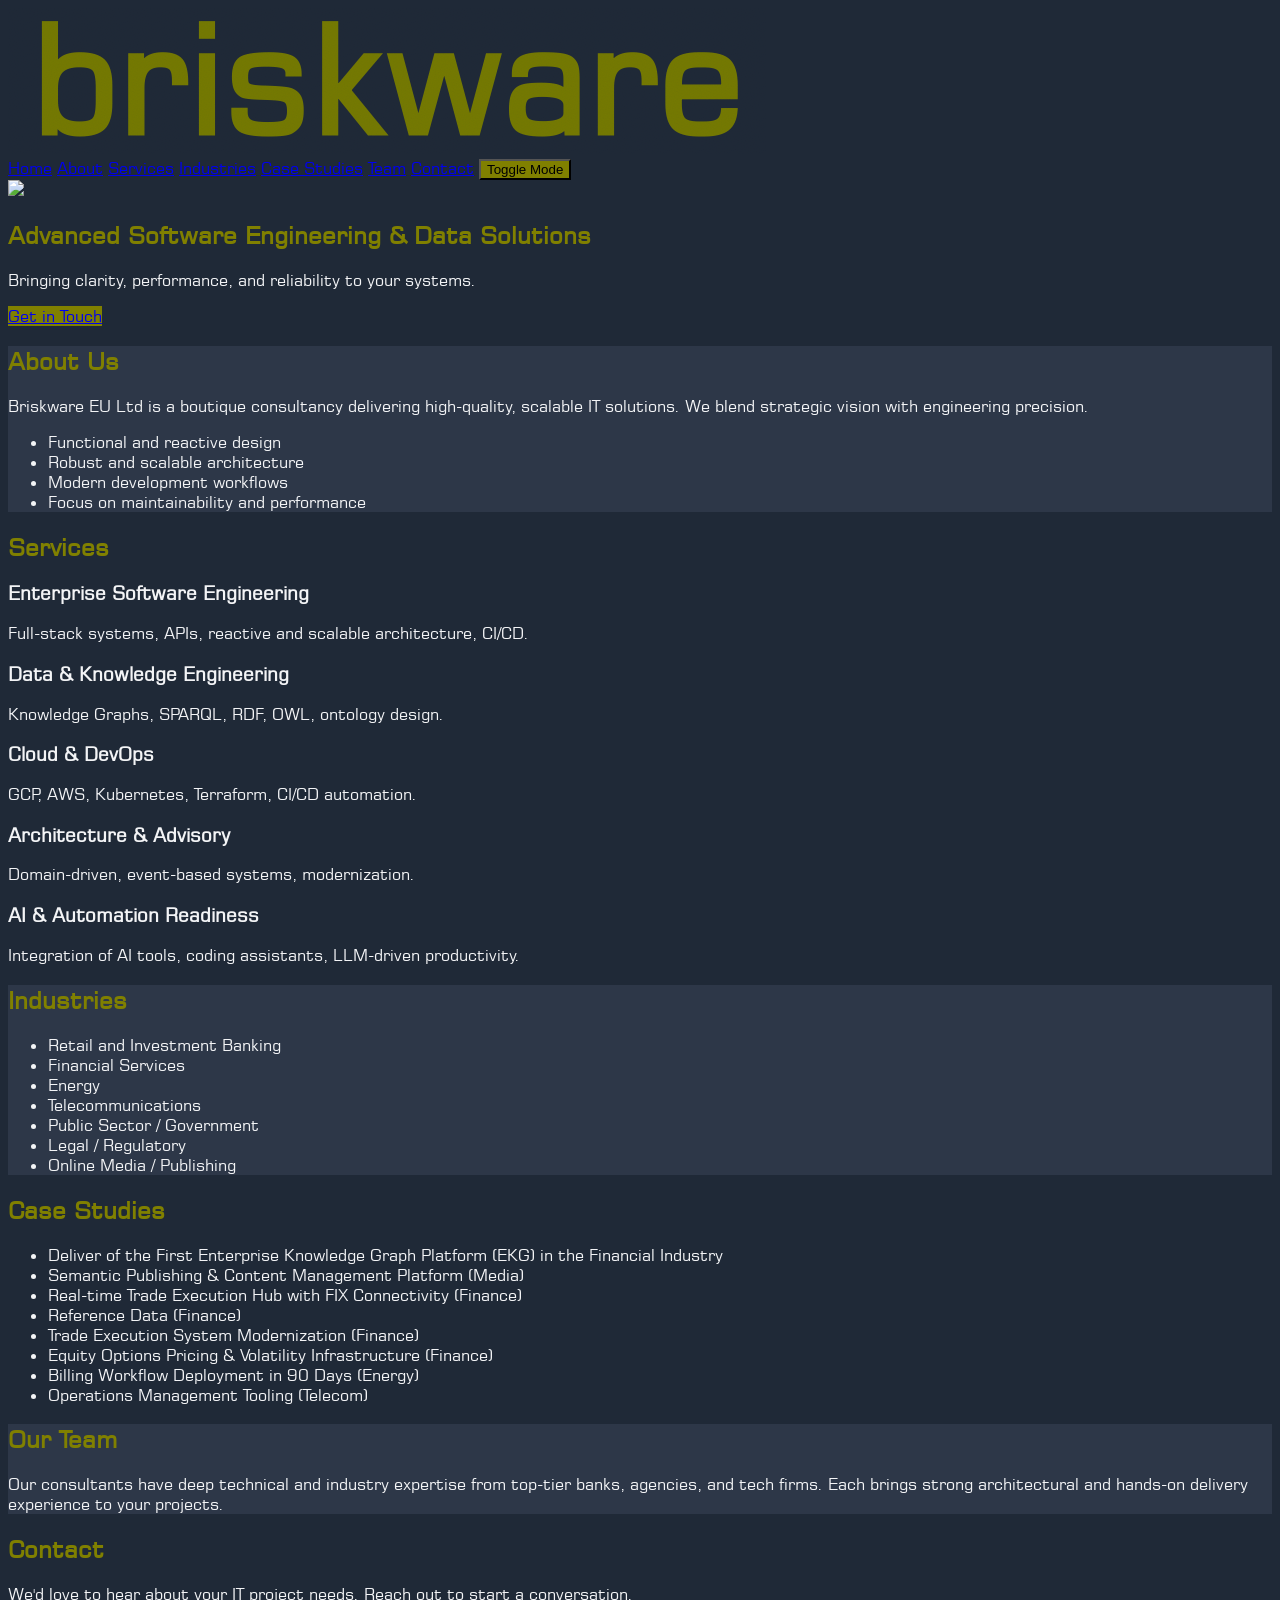
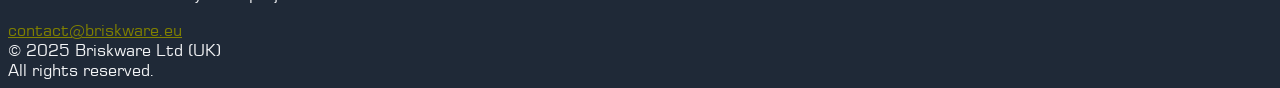
==== index.html @ d2f61db4 "use all horizontal space for navbar" ====
<!DOCTYPE html>
<html lang="en">
<head>
  <meta charset="UTF-8" />
  <meta name="viewport" content="width=device-width, initial-scale=1.0" />
  <title>Briskware</title>
  <link href="https://cdn.jsdelivr.net/npm/tailwindcss@2.2.19/dist/tailwind.min.css" rel="stylesheet">
  <script>
    function toggleMode() {
      const html = document.documentElement;
      html.classList.toggle('light');
      localStorage.setItem('theme', html.classList.contains('light') ? 'light' : 'dark');
    }
    window.onload = () => {
      const savedTheme = localStorage.getItem('theme');
      if (savedTheme) {
        document.documentElement.classList.toggle('light', savedTheme === 'light');
      } else {
        const currentHour = new Date().getHours();
        const isDayTime = currentHour >= 6 && currentHour < 18;
        document.documentElement.classList.toggle('light', isDayTime);
      }
    };
  </script>
  <style>
    @font-face {
      font-family: 'Square417';
      src: url('square417.ttf') format('truetype');
      font-weight: normal;
      font-style: normal;
    }
    :root {
      --primary-color: #808000;
    }
    .text-primary { color: var(--primary-color); }
    .bg-primary { background-color: var(--primary-color); }
    .hover\:bg-primary-dark:hover { background-color: #666600; }

    body {
      transition: background-color 0.3s ease, color 0.3s ease;
    }

    html:not(.light) body {
      background-color: #1f2937; /* dark gray */
      color: #f3f4f6; /* light gray text */
    }

    html:not(.light) nav,
    html:not(.light) section,
    html:not(.light) footer {
      background-color: #1f2937;
      color: #f3f4f6;
    }

    html.light body {
      background-color: #f8f8f2;
      color: #1a202c;
    }

    html.light nav,
    html.light section,
    html.light footer {
      background-color: #f8f8f2;
      color: #1a202c;
    }

    /* Light mode alternating colors */
    html.light section:nth-child(odd) {
      background-color: #f8f8f2; /* Light background for odd sections */
    }

    html.light section:nth-child(even) {
      background-color: #e5e7eb; /* Slightly darker background for even sections */
    }

    /* Dark mode alternating colors */
    html:not(.light) section:nth-child(odd) {
      background-color: #2d3748; /* Darker background for odd sections */

    }

    html:not(.light) section:nth-child(even) {
      background-color: #1f2937; /* Slightly lighter background for even sections */
    }

    section {
      scroll-margin-top: 4rem; /* Adjust this value to match the navbar height */
    }
  </style>
</head>
<body class="scroll-smooth" style="font-family: 'Square417', sans-serif;">

<!-- Navbar -->
<nav class="shadow fixed w-full z-10 z-index">
  <div class="mx-auto px-4 py-4 flex justify-between items-center">
    <div class="flex items-center space-x-2">
      <img src="briskware-logo.png" alt="Briskware Logo" class="h-12 w-auto">
<!--      <span class="text-2xl font-mono tracking-wider align-text-bottom" style="letter-spacing: 0.1em; display: inline-block; position: relative; top: 10px;">.eu</span>-->
    </div>
    <div class="space-x-4">
      <a href="#home" class="hover:text-primary">Home</a>
      <a href="#about" class="hover:text-primary">About</a>
      <a href="#services" class="hover:text-primary">Services</a>
      <a href="#industries" class="hover:text-primary">Industries</a>
      <a href="#portfolio" class="hover:text-primary">Case Studies</a>
      <a href="#team" class="hover:text-primary">Team</a>
      <a href="#contact" class="hover:text-primary">Contact</a>
      <button onclick="toggleMode()" class="ml-4 px-2 py-1 border rounded text-sm bg-primary text-white hover:bg-primary-dark">Toggle Mode</button>
    </div>
  </div>
</nav>

<!-- Sections -->
<section id="home" class="pt-1 px-4 text-center py-20">
  <div class="mb-4">
    <img src="team.jpg" class="w-full mt-16">
  </div>
  <h1 class="text-4xl font-bold mb-4 text-primary">Advanced Software Engineering & Data Solutions</h1>
  <p class="text-lg">Bringing clarity, performance, and reliability to your systems.</p>
  <div class="mt-6">
    <a href="#contact" class="bg-primary text-white px-6 py-2 rounded hover:bg-primary-dark">Get in Touch</a>
  </div>
</section>

<section id="about" class="px-4 max-w-4xl mx-auto py-16">
  <h2 class="text-3xl font-bold mb-4 text-primary">About Us</h2>
  <p class="mb-4">Briskware EU Ltd is a boutique consultancy delivering high-quality, scalable IT solutions. We blend strategic vision with engineering precision.</p>
  <ul class="list-disc pl-5 space-y-2">
    <li>Functional and reactive design</li>
    <li>Robust and scalable architecture</li>
    <li>Modern development workflows</li>
    <li>Focus on maintainability and performance</li>
  </ul>
</section>

<section id="services" class="px-4 py-16">
  <div class="max-w-4xl mx-auto">
    <h2 class="text-3xl font-bold mb-4 text-primary">Services</h2>
    <div class="space-y-6">
      <div>
        <h3 class="text-xl font-semibold">Enterprise Software Engineering</h3>
        <p>Full-stack systems, APIs, reactive and scalable architecture, CI/CD.</p>
      </div>
      <div>
        <h3 class="text-xl font-semibold">Data & Knowledge Engineering</h3>
        <p>Knowledge Graphs, SPARQL, RDF, OWL, ontology design.</p>
      </div>
      <div>
        <h3 class="text-xl font-semibold">Cloud & DevOps</h3>
        <p>GCP, AWS, Kubernetes, Terraform, CI/CD automation.</p>
      </div>
      <div>
        <h3 class="text-xl font-semibold">Architecture & Advisory</h3>
        <p>Domain-driven, event-based systems, modernization.</p>
      </div>
      <div>
        <h3 class="text-xl font-semibold">AI & Automation Readiness</h3>
        <p>Integration of AI tools, coding assistants, LLM-driven productivity.</p>
      </div>
    </div>
  </div>
</section>

<section id="industries" class="px-4 max-w-4xl mx-auto py-16">
  <h2 class="text-3xl font-bold mb-4 text-primary">Industries</h2>
  <ul class="list-disc pl-5 space-y-2">
    <li>Retail and Investment Banking</li>
    <li>Financial Services</li>
    <li>Energy</li>
    <li>Telecommunications</li>
    <li>Public Sector / Government</li>
    <li>Legal / Regulatory</li>
    <li>Online Media / Publishing</li>
  </ul>
</section>

<section id="portfolio" class="px-4 py-16">
  <div class="max-w-4xl mx-auto">
    <h2 class="text-3xl font-bold mb-4 text-primary">Case Studies</h2>
    <ul class="list-disc pl-5 space-y-2">
      <li>Deliver of the First Enterprise Knowledge Graph Platform (EKG) in the Financial Industry</li>
      <li>Semantic Publishing & Content Management Platform (Media)</li>
      <li>Real-time Trade Execution Hub with FIX Connectivity (Finance)</li>
      <li>Reference Data (Finance)</li>
      <li>Trade Execution System Modernization (Finance)</li>
      <li>Equity Options Pricing & Volatility Infrastructure (Finance)</li>
      <li>Billing Workflow Deployment in 90 Days (Energy)</li>
      <li>Operations Management Tooling (Telecom)</li>
    </ul>
  </div>
</section>

<section id="team" class="px-4 max-w-4xl mx-auto py-16">
  <h2 class="text-3xl font-bold mb-4 text-primary">Our Team</h2>
  <p>Our consultants have deep technical and industry expertise from top-tier banks, agencies, and tech firms. Each brings strong architectural and hands-on delivery experience to your projects.</p>
</section>

<section id="contact" class="px-4 py-16">
  <div class="max-w-4xl mx-auto text-center">
    <h2 class="text-3xl font-bold mb-4 text-primary">Contact</h2>
    <p class="mb-6">We'd love to hear about your IT project needs. Reach out to start a conversation.</p>
    <a href="mailto:contact@briskware.eu" class="text-primary underline">contact@briskware.eu</a>
  </div>
</section>

<footer class="text-center text-sm py-4">
  &copy; 2025 Briskware Ltd (UK)<br/> All rights reserved.
</footer>

</body>
</html>
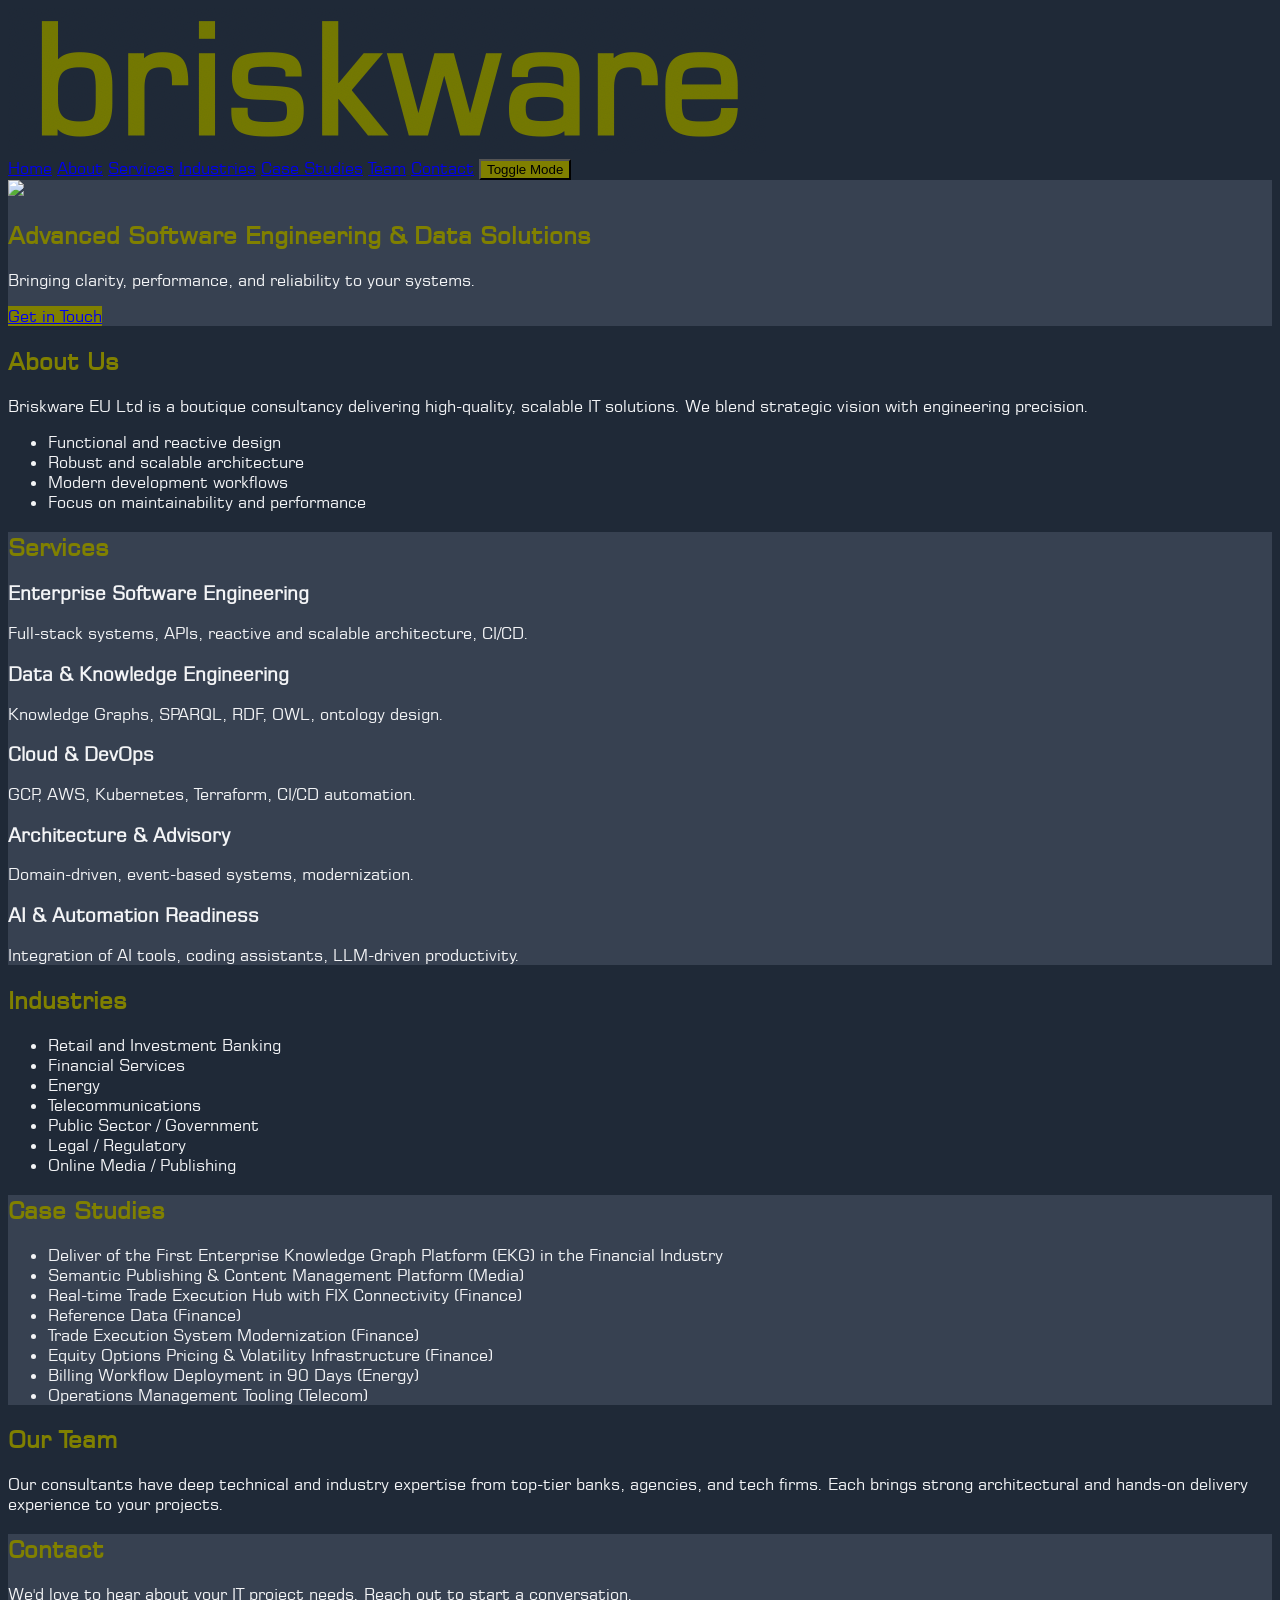
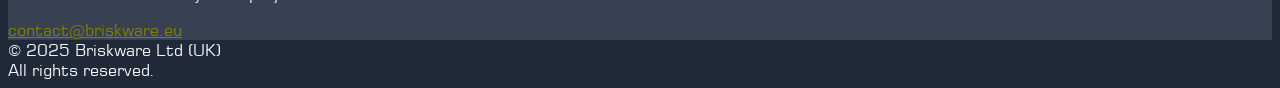
==== commit 8c420f2a: "fix border span for alternating backgrounds in dark mode" ====
--- a/index.html
+++ b/index.html
@@ -73,14 +73,8 @@
       background-color: #e5e7eb; /* Slightly darker background for even sections */
     }
 
-    /* Dark mode alternating colors */
-    html:not(.light) section:nth-child(odd) {
-      background-color: #2d3748; /* Darker background for odd sections */
-
-    }
-
     html:not(.light) section:nth-child(even) {
-      background-color: #1f2937; /* Slightly lighter background for even sections */
+      background-color: #374151; /* slightly lighter than #1f2937 */
     }
 
     section {
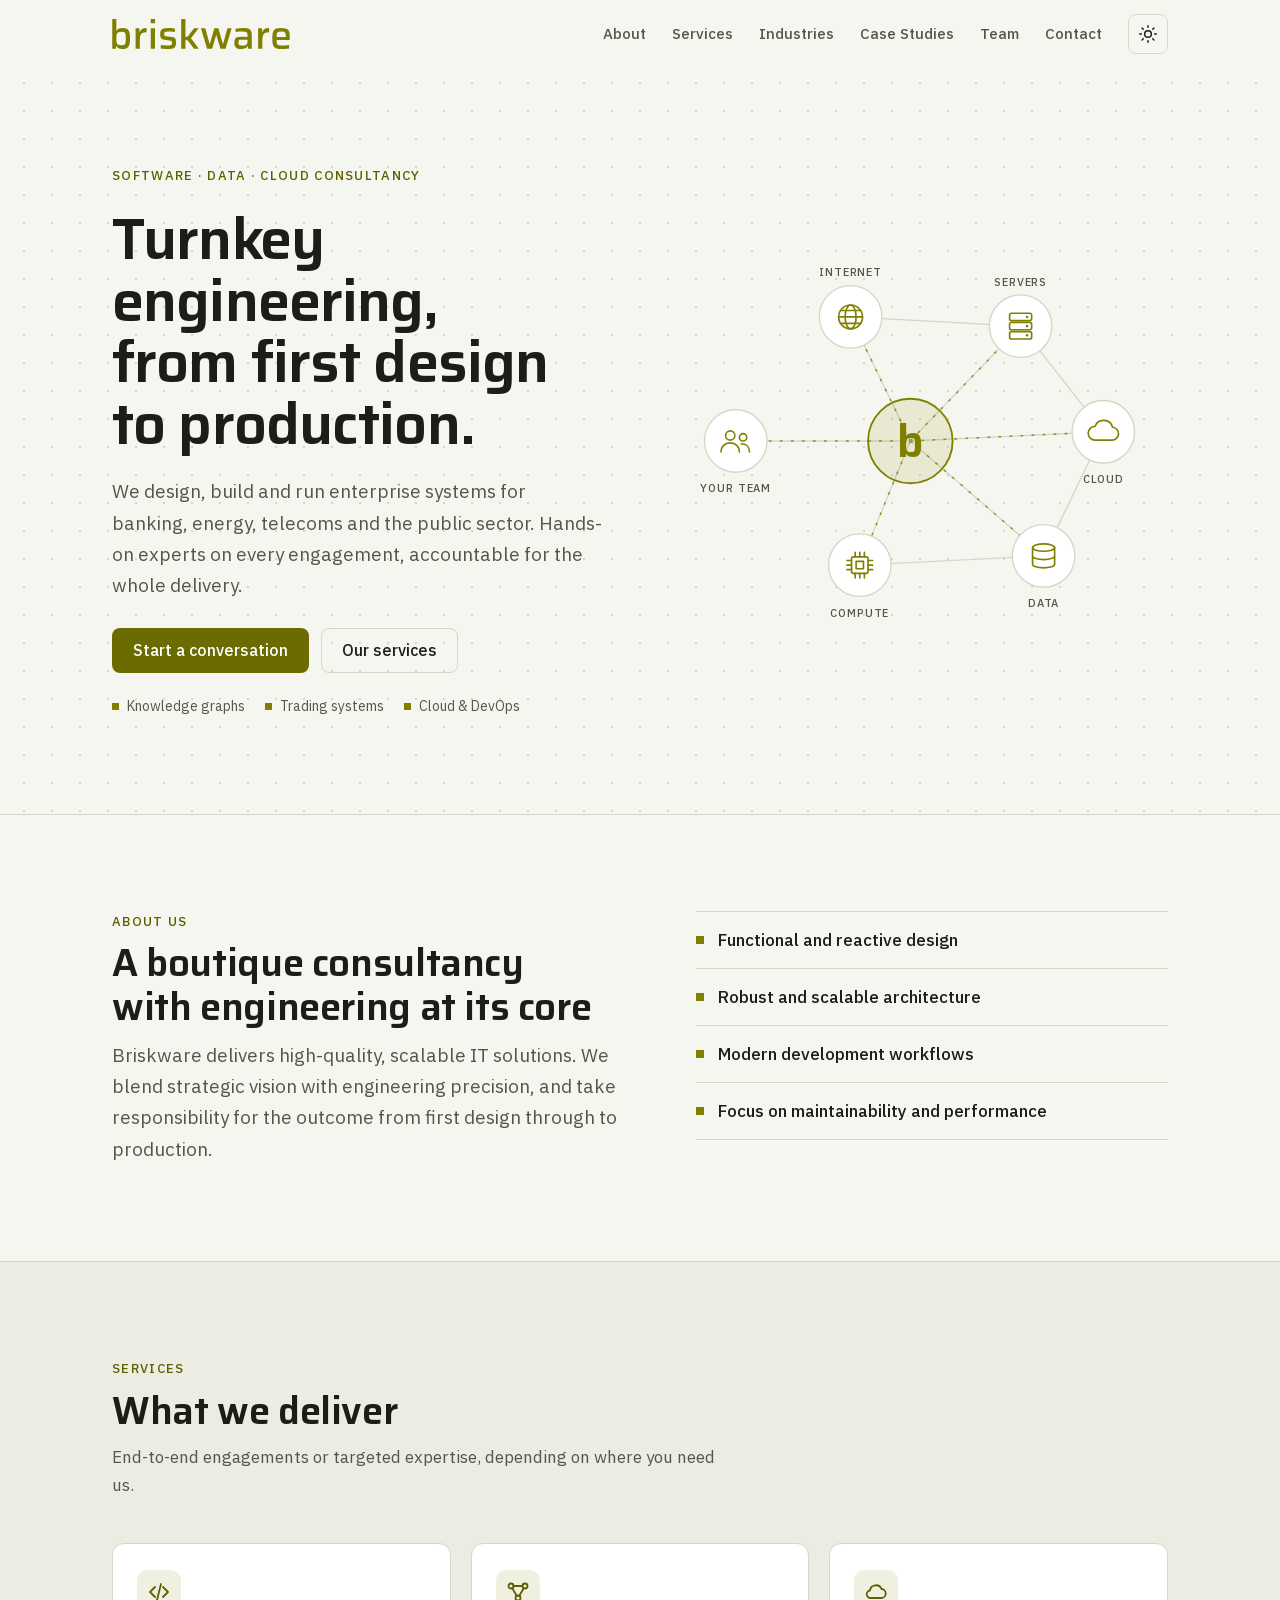
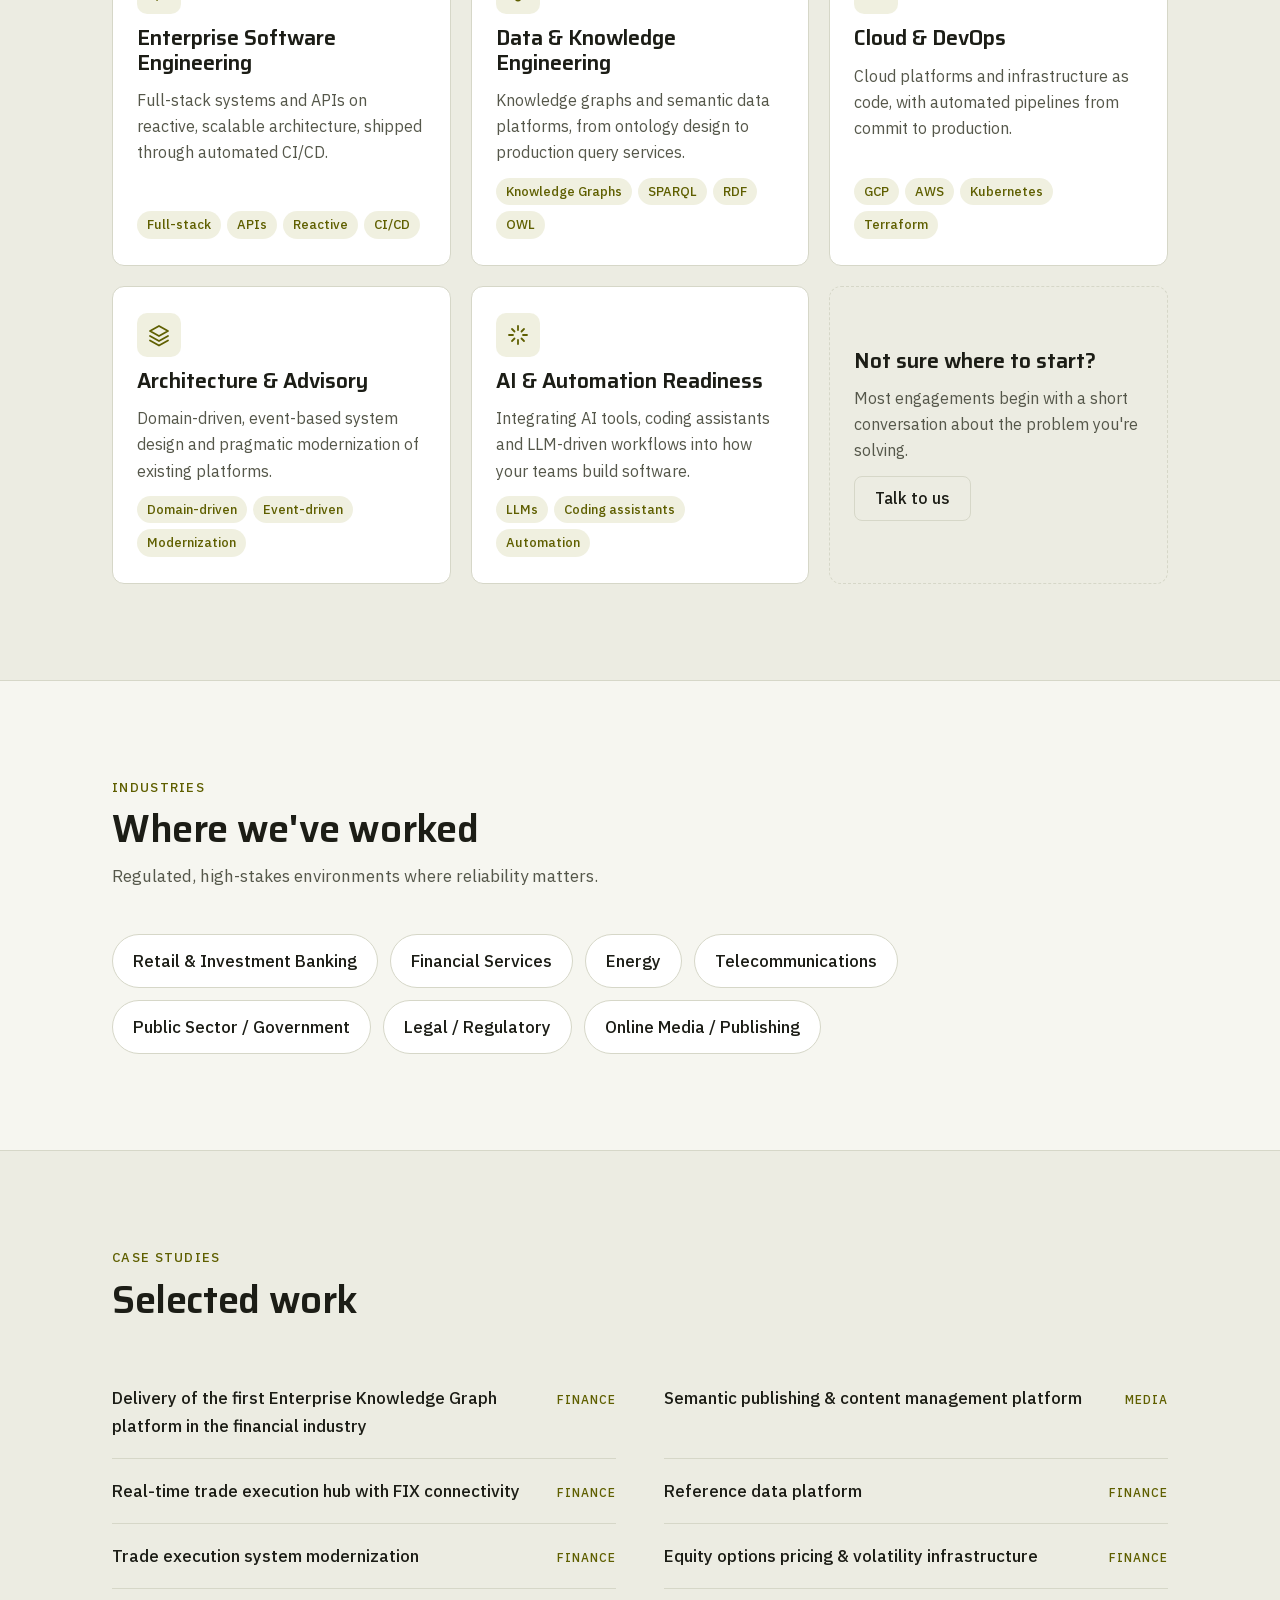
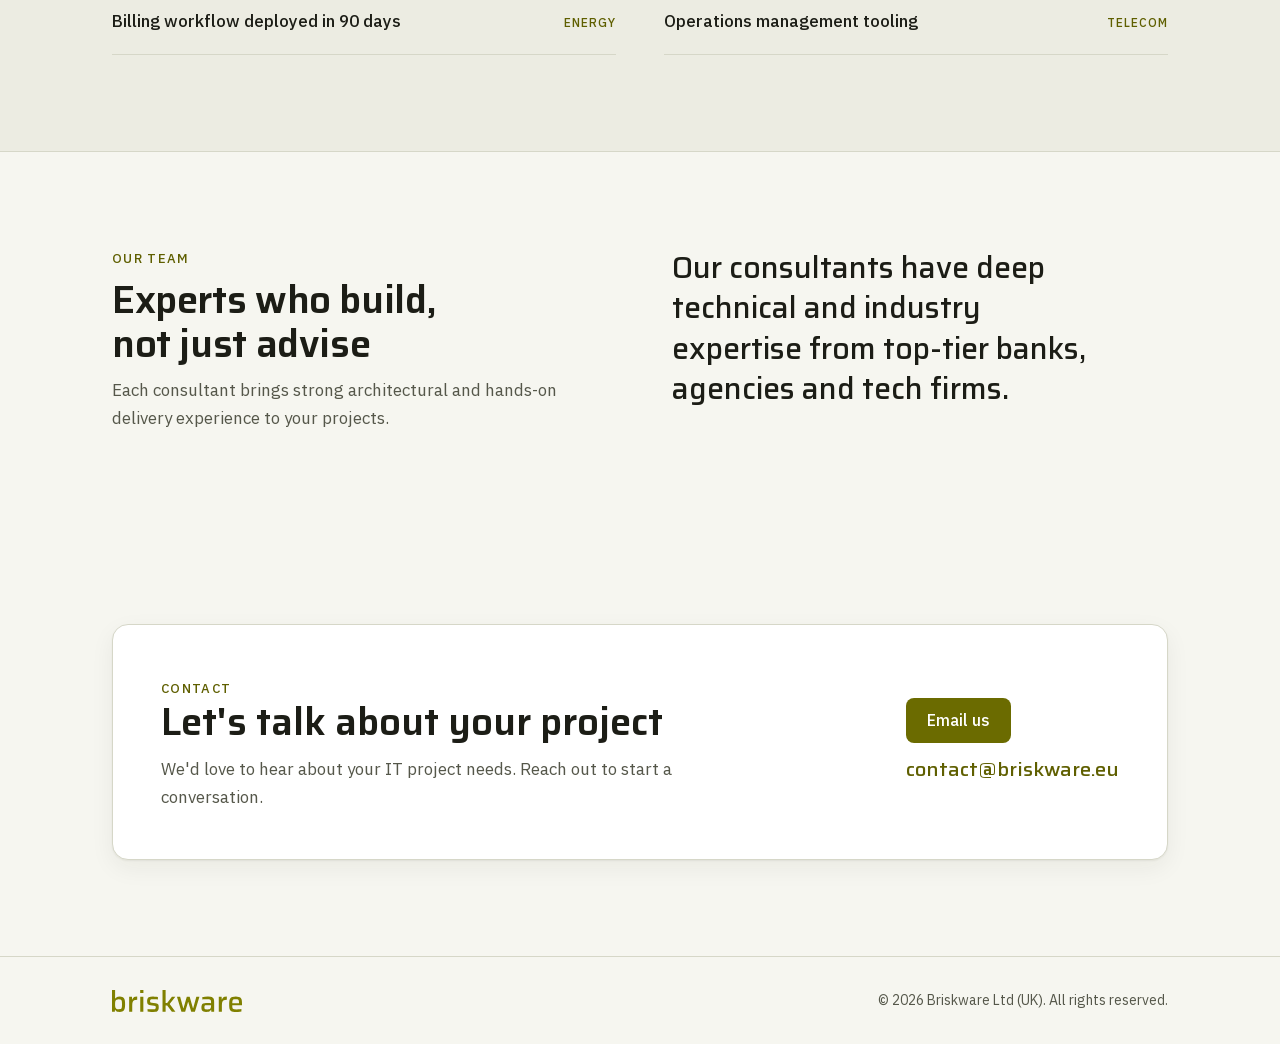
==== commit 41a40833: "first stab at the refresh" ====
--- a/index.html
+++ b/index.html
@@ -1,204 +1,287 @@
 <!DOCTYPE html>
 <html lang="en">
 <head>
-  <meta charset="UTF-8" />
-  <meta name="viewport" content="width=device-width, initial-scale=1.0" />
-  <title>Briskware</title>
-  <link href="https://cdn.jsdelivr.net/npm/tailwindcss@2.2.19/dist/tailwind.min.css" rel="stylesheet">
+  <meta charset="UTF-8">
+  <meta name="viewport" content="width=device-width, initial-scale=1">
+  <title>Briskware | Software, Data &amp; Cloud Engineering Consultancy</title>
+  <meta name="description" content="Briskware is a boutique consultancy delivering turnkey software, data and cloud engineering: enterprise systems, knowledge graphs, cloud and DevOps, architecture and AI readiness.">
+  <link rel="canonical" href="https://briskware.eu/">
+
+  <meta property="og:type" content="website">
+  <meta property="og:site_name" content="Briskware">
+  <meta property="og:title" content="Briskware | Turnkey software, data &amp; cloud engineering">
+  <meta property="og:description" content="Boutique consultancy delivering enterprise systems from first design to production.">
+  <meta property="og:url" content="https://briskware.eu/">
+  <meta property="og:image" content="https://briskware.eu/og-image.png">
+  <meta property="og:image:width" content="1200">
+  <meta property="og:image:height" content="630">
+  <meta name="twitter:card" content="summary_large_image">
+
+  <link rel="icon" href="favicon.ico" sizes="any">
+  <link rel="icon" href="favicon.svg" type="image/svg+xml">
+  <link rel="apple-touch-icon" href="apple-touch-icon.png">
+  <meta name="theme-color" content="#f6f6f0" media="(prefers-color-scheme: light)">
+  <meta name="theme-color" content="#17180f" media="(prefers-color-scheme: dark)">
+
+  <!-- Set the theme before first paint to avoid a flash of the wrong colours. -->
   <script>
-    function toggleMode() {
-      const html = document.documentElement;
-      html.classList.toggle('light');
-      localStorage.setItem('theme', html.classList.contains('light') ? 'light' : 'dark');
-    }
-    window.onload = () => {
-      const savedTheme = localStorage.getItem('theme');
-      if (savedTheme) {
-        document.documentElement.classList.toggle('light', savedTheme === 'light');
-      } else {
-        const currentHour = new Date().getHours();
-        const isDayTime = currentHour >= 6 && currentHour < 18;
-        document.documentElement.classList.toggle('light', isDayTime);
+    (function () {
+      var t;
+      try { t = localStorage.getItem('theme'); } catch (e) {}
+      if (t !== 'light' && t !== 'dark') {
+        t = window.matchMedia && window.matchMedia('(prefers-color-scheme: dark)').matches ? 'dark' : 'light';
       }
-    };
+      document.documentElement.setAttribute('data-theme', t);
+    })();
   </script>
-  <style>
-    @font-face {
-      font-family: 'Square417';
-      src: url('square417.ttf') format('truetype');
-      font-weight: normal;
-      font-style: normal;
-    }
-    :root {
-      --primary-color: #808000;
-    }
-    .text-primary { color: var(--primary-color); }
-    .bg-primary { background-color: var(--primary-color); }
-    .hover\:bg-primary-dark:hover { background-color: #666600; }
-
-    body {
-      transition: background-color 0.3s ease, color 0.3s ease;
-    }
-
-    html:not(.light) body {
-      background-color: #1f2937; /* dark gray */
-      color: #f3f4f6; /* light gray text */
-    }
-
-    html:not(.light) nav,
-    html:not(.light) section,
-    html:not(.light) footer {
-      background-color: #1f2937;
-      color: #f3f4f6;
-    }
-
-    html.light body {
-      background-color: #f8f8f2;
-      color: #1a202c;
-    }
-
-    html.light nav,
-    html.light section,
-    html.light footer {
-      background-color: #f8f8f2;
-      color: #1a202c;
-    }
-
-    /* Light mode alternating colors */
-    html.light section:nth-child(odd) {
-      background-color: #f8f8f2; /* Light background for odd sections */
-    }
-
-    html.light section:nth-child(even) {
-      background-color: #e5e7eb; /* Slightly darker background for even sections */
-    }
-
-    html:not(.light) section:nth-child(even) {
-      background-color: #374151; /* slightly lighter than #1f2937 */
-    }
-
-    section {
-      scroll-margin-top: 4rem; /* Adjust this value to match the navbar height */
-    }
-  </style>
+
+  <link rel="preload" href="fonts/saira-latin.woff2" as="font" type="font/woff2" crossorigin>
+  <link rel="preload" href="fonts/ibm-plex-sans-latin.woff2" as="font" type="font/woff2" crossorigin>
+  <link rel="stylesheet" href="styles.css">
+  <script src="script.js" defer></script>
+
+  <script type="application/ld+json">
+  {
+    "@context": "https://schema.org",
+    "@type": "Organization",
+    "name": "Briskware Ltd",
+    "url": "https://briskware.eu/",
+    "logo": "https://briskware.eu/icon-512.png",
+    "email": "contact@briskware.eu",
+    "description": "Boutique consultancy delivering turnkey software, data and cloud engineering."
+  }
+  </script>
 </head>
-<body class="scroll-smooth" style="font-family: 'Square417', sans-serif;">
-
-<!-- Navbar -->
-<nav class="shadow fixed w-full z-10 z-index">
-  <div class="mx-auto px-4 py-4 flex justify-between items-center">
-    <div class="flex items-center space-x-2">
-      <img src="briskware-logo.png" alt="Briskware Logo" class="h-12 w-auto">
-<!--      <span class="text-2xl font-mono tracking-wider align-text-bottom" style="letter-spacing: 0.1em; display: inline-block; position: relative; top: 10px;">.eu</span>-->
-    </div>
-    <div class="space-x-4">
-      <a href="#home" class="hover:text-primary">Home</a>
-      <a href="#about" class="hover:text-primary">About</a>
-      <a href="#services" class="hover:text-primary">Services</a>
-      <a href="#industries" class="hover:text-primary">Industries</a>
-      <a href="#portfolio" class="hover:text-primary">Case Studies</a>
-      <a href="#team" class="hover:text-primary">Team</a>
-      <a href="#contact" class="hover:text-primary">Contact</a>
-      <button onclick="toggleMode()" class="ml-4 px-2 py-1 border rounded text-sm bg-primary text-white hover:bg-primary-dark">Toggle Mode</button>
-    </div>
-  </div>
-</nav>
-
-<!-- Sections -->
-<section id="home" class="pt-1 px-4 text-center py-20">
-  <div class="mb-4">
-    <img src="team.jpg" class="w-full mt-16">
-  </div>
-  <h1 class="text-4xl font-bold mb-4 text-primary">Advanced Software Engineering & Data Solutions</h1>
-  <p class="text-lg">Bringing clarity, performance, and reliability to your systems.</p>
-  <div class="mt-6">
-    <a href="#contact" class="bg-primary text-white px-6 py-2 rounded hover:bg-primary-dark">Get in Touch</a>
-  </div>
-</section>
-
-<section id="about" class="px-4 max-w-4xl mx-auto py-16">
-  <h2 class="text-3xl font-bold mb-4 text-primary">About Us</h2>
-  <p class="mb-4">Briskware EU Ltd is a boutique consultancy delivering high-quality, scalable IT solutions. We blend strategic vision with engineering precision.</p>
-  <ul class="list-disc pl-5 space-y-2">
-    <li>Functional and reactive design</li>
-    <li>Robust and scalable architecture</li>
-    <li>Modern development workflows</li>
-    <li>Focus on maintainability and performance</li>
-  </ul>
-</section>
-
-<section id="services" class="px-4 py-16">
-  <div class="max-w-4xl mx-auto">
-    <h2 class="text-3xl font-bold mb-4 text-primary">Services</h2>
-    <div class="space-y-6">
+<body>
+
+<svg width="0" height="0" style="position:absolute" aria-hidden="true" focusable="false">
+  <symbol id="wordmark" viewBox="79.1 -743 4449.6 751"><path d="M345.9 8Q314.3 8 283.6 2.4Q252.9 -3.2 227.7 -19.3Q202.6 -35.5 186.9 -67.1H180.4L176.5 0H79.1V-743H185.2V-450.2H190.9Q206.2 -476.9 229.4 -491.5Q252.6 -506.2 282.7 -512.1Q312.8 -518 349.3 -518Q399.9 -518 434 -505.2Q468 -492.5 488.6 -462.7Q509.2 -433 518.4 -382.3Q527.7 -331.7 527.7 -255Q527.7 -178.3 518 -127.7Q508.3 -77 487.3 -47.3Q466.3 -17.5 431.5 -4.8Q396.6 8 345.9 8ZM302.5 -85.9Q341.9 -85.9 365.6 -91.4Q389.3 -96.9 401 -113.7Q412.7 -130.5 416.7 -164.4Q420.7 -198.3 420.7 -255Q420.7 -311.7 416.7 -345.2Q412.7 -378.6 401 -395.4Q389.3 -412.2 365.6 -417.7Q341.9 -423.2 302.5 -423.2Q263.1 -423.2 239.6 -413.9Q216.1 -404.6 204.6 -383.9Q191.9 -362.4 188.6 -331Q185.2 -299.5 185.2 -255Q185.2 -211.7 188.5 -179.4Q191.7 -147 204.4 -125.6Q215.9 -105.4 239.6 -95.6Q263.3 -85.9 302.5 -85.9ZM666.1 0V-510H763.4L767.4 -417.7H774.7Q787.6 -458.2 811 -479.9Q834.4 -501.7 867.4 -509.8Q900.4 -518 941.5 -518V-414.2Q874.4 -414.2 837.6 -394.1Q800.9 -373.9 786.6 -330.6Q772.2 -287.3 772.2 -217.2V0ZM1043.7 -638.5V-743H1154.5V-638.5ZM1046.1 0V-510H1152.2V0ZM1487.5 8Q1458.2 8 1423.7 6.1Q1389.3 4.2 1356.4 1.2Q1323.4 -1.7 1296.9 -5.5V-90.4Q1314.4 -88.9 1335.8 -86.9Q1357.3 -84.9 1381 -83.8Q1404.7 -82.8 1428 -81.8Q1451.2 -80.9 1473.1 -80.9Q1521 -80.9 1542.7 -86.9Q1564.5 -92.9 1570.9 -107.2Q1577.4 -121.6 1577.4 -144.7Q1577.4 -171.5 1572.9 -183.2Q1568.5 -194.9 1556.1 -198.8Q1543.8 -202.7 1518.8 -205.7L1395.1 -220.5Q1346.9 -226.4 1322.5 -243.8Q1298.1 -261.3 1289.5 -291.9Q1280.9 -322.5 1280.9 -366.3Q1280.9 -417.1 1295.5 -447.5Q1310.1 -477.8 1336.8 -493.1Q1363.5 -508.3 1401.1 -513.2Q1438.8 -518 1484 -518Q1512 -518 1542.7 -516.1Q1573.4 -514.2 1601.9 -510.8Q1630.4 -507.5 1650.6 -502.7V-418.6Q1626.6 -421.9 1599 -424.1Q1571.4 -426.2 1543.6 -427.7Q1515.9 -429.1 1491.3 -429.1Q1453.6 -429.1 1429.6 -425.7Q1405.5 -422.3 1394.2 -409.5Q1382.9 -396.7 1382.9 -367.4Q1382.9 -344.2 1386.5 -332.6Q1390.2 -321.1 1401.8 -316.6Q1413.5 -312.1 1436.8 -309.1L1571.4 -293.4Q1609 -289.4 1632.6 -277.6Q1656.2 -265.8 1667.4 -236.2Q1678.6 -206.6 1678.6 -147.2Q1678.6 -97.4 1666 -66.5Q1653.5 -35.7 1628.6 -19.4Q1603.7 -3.2 1568.3 2.4Q1533 8 1487.5 8ZM1808.1 0V-743H1914.2V-301.3H1967.4L2130.2 -510H2247L2052.5 -263.7L2250 0H2128.7L1967.4 -212H1914.2V0ZM2456 0 2302.3 -510H2411.4L2518.7 -122.3H2526.4L2638.7 -510H2737.8L2850.4 -122.3H2858L2965.2 -510H3071.6L2917.1 0H2790.8L2689.9 -336H2682.2L2583.1 0ZM3297.8 8Q3245.7 8 3210.1 -5.9Q3174.6 -19.9 3156.8 -52.6Q3138.9 -85.4 3138.9 -141.3Q3138.9 -199.9 3152.8 -234.3Q3166.6 -268.7 3200.9 -283.8Q3235.1 -298.9 3296.6 -298.9Q3307 -298.9 3326.5 -298.4Q3346.1 -297.9 3371.5 -297.3Q3396.8 -296.7 3422.4 -296.2Q3447.9 -295.7 3469.4 -294.7V-319Q3469.4 -358.2 3464.2 -380.3Q3458.9 -402.3 3443.4 -412.9Q3427.8 -423.4 3399.1 -426.3Q3370.3 -429.1 3323.5 -429.1Q3302.2 -429.1 3272.6 -427.5Q3242.9 -425.9 3215.1 -423.8Q3187.4 -421.8 3171.6 -419.4V-503.5Q3213.3 -511 3262.2 -514.5Q3311.2 -518 3360.1 -518Q3416.7 -518 3455.4 -510.9Q3494 -503.8 3518.2 -488.9Q3542.4 -474 3554.4 -449.9Q3566.4 -425.9 3571 -392.6Q3575.6 -359.3 3575.6 -315.8V0H3478.1L3474.2 -66.3H3467.7Q3451.2 -33.6 3422.7 -17.5Q3394.1 -1.3 3361 3.3Q3328 8 3297.8 8ZM3345.4 -78.4Q3370.3 -78.4 3390.9 -81.5Q3411.4 -84.6 3426.9 -93.3Q3442.5 -102 3451.3 -117.5Q3460.2 -134.1 3464.8 -156.1Q3469.4 -178 3469.4 -208.3V-225.9H3323.4Q3290.1 -225.9 3272.7 -220.8Q3255.2 -215.7 3248.9 -199.7Q3242.6 -183.7 3242.6 -151.4Q3242.6 -120.5 3250 -104.7Q3257.4 -88.9 3279.7 -83.6Q3302.1 -78.4 3345.4 -78.4ZM3734.1 0V-510H3831.4L3835.4 -417.7H3842.7Q3855.6 -458.2 3879 -479.9Q3902.4 -501.7 3935.4 -509.8Q3968.4 -518 4009.5 -518V-414.2Q3942.4 -414.2 3905.6 -394.1Q3868.9 -373.9 3854.6 -330.6Q3840.2 -287.3 3840.2 -217.2V0ZM4326 8Q4261.5 8 4218.4 -0.7Q4175.3 -9.3 4149.2 -28.5Q4123.1 -47.7 4110.2 -78.1Q4097.3 -108.5 4093.2 -152.3Q4089.1 -196 4089.1 -254Q4089.1 -323.1 4096.2 -373.2Q4103.3 -423.3 4125.4 -455.5Q4147.5 -487.7 4193.7 -502.8Q4240 -518 4318.1 -518Q4379 -518 4417.8 -508.3Q4456.7 -498.7 4479.3 -478.6Q4501.9 -458.6 4512.3 -427.3Q4522.7 -396 4525.7 -352.7Q4528.7 -309.5 4528.7 -254.3V-219.6H4196.1Q4196.1 -175.3 4200 -147.8Q4203.9 -120.3 4218.5 -105.5Q4233.2 -90.7 4264.4 -85.4Q4295.6 -80.1 4350.3 -80.1Q4373.1 -80.1 4400.7 -81.2Q4428.4 -82.4 4457.1 -85Q4485.7 -87.6 4508.7 -89.9V-6.7Q4487.2 -2.7 4456 0.7Q4424.9 4.2 4391 6.1Q4357.2 8 4326 8ZM4426.8 -276.8V-296Q4426.8 -340.7 4421.4 -367.4Q4415.9 -394.2 4403.4 -407.7Q4390.8 -421.3 4369.4 -425.6Q4347.9 -429.9 4316 -429.9Q4275.9 -429.9 4252.4 -424.5Q4228.8 -419.1 4216.7 -404.2Q4204.6 -389.3 4200.3 -362.5Q4196.1 -335.6 4196.1 -292.6H4445.1Z"/></symbol>
+</svg>
+
+<a class="skip" href="#main">Skip to content</a>
+
+<header class="site-header" id="top">
+  <div class="wrap header-inner">
+    <a class="logo" href="#home" aria-label="Briskware home">
+      <svg viewBox="0 0 4449.6 751" role="img" aria-label="briskware"><use href="#wordmark"/></svg>
+    </a>
+    <nav class="site-nav" id="site-nav" aria-label="Main">
+      <ul id="nav-links">
+        <li><a href="#about">About</a></li>
+        <li><a href="#services">Services</a></li>
+        <li><a href="#industries">Industries</a></li>
+        <li><a href="#portfolio">Case Studies</a></li>
+        <li><a href="#team">Team</a></li>
+        <li><a href="#contact">Contact</a></li>
+      </ul>
+      <button class="icon-btn theme-toggle" type="button" id="theme-toggle" aria-label="Switch colour theme">
+        <svg class="sun" viewBox="0 0 24 24" aria-hidden="true"><circle cx="12" cy="12" r="4"/><path d="M12 2v2M12 20v2M4.9 4.9l1.4 1.4M17.7 17.7l1.4 1.4M2 12h2M20 12h2M4.9 19.1l1.4-1.4M17.7 6.3l1.4-1.4"/></svg>
+        <svg class="moon" viewBox="0 0 24 24" aria-hidden="true"><path d="M20 14.5A8 8 0 0 1 9.5 4a8 8 0 1 0 10.5 10.5z"/></svg>
+      </button>
+      <button class="icon-btn menu-toggle" type="button" id="menu-toggle" aria-label="Open menu" aria-expanded="false" aria-controls="nav-links">
+        <svg viewBox="0 0 24 24" aria-hidden="true"><path d="M4 7h16M4 12h16M4 17h16"/></svg>
+      </button>
+    </nav>
+  </div>
+</header>
+
+<main id="main">
+
+<section class="hero" id="home">
+  <div class="wrap hero-inner">
+    <div class="hero-copy">
+      <span class="eyebrow">Software · Data · Cloud consultancy</span>
+      <h1>Turnkey engineering, from first design to production.</h1>
+      <p class="hero-lead">We design, build and run enterprise systems for banking, energy, telecoms and the public sector. Hands-on experts on every engagement, accountable for the whole delivery.</p>
+      <div class="cta-row">
+        <a class="btn btn-primary" href="#contact">Start a conversation</a>
+        <a class="btn btn-ghost" href="#services">Our services</a>
+      </div>
+      <ul class="hero-tags">
+        <li>Knowledge graphs</li>
+        <li>Trading systems</li>
+        <li>Cloud &amp; DevOps</li>
+      </ul>
+    </div>
+
+    <div class="hero-art">
+      <svg class="net" viewBox="0 0 560 420" role="img" aria-label="Briskware at the centre of a network linking your team with the internet, servers, cloud, data and compute">
+        <g>
+          <path class="edge" d="M215 75 L400 85"/>
+          <path class="edge" d="M400 85 L490 200"/>
+          <path class="edge" d="M490 200 L425 335"/>
+          <path class="edge" d="M425 335 L225 345"/>
+          <path class="edge" d="M90 210 L280 210"/><path class="flow" d="M90 210 L280 210"/>
+          <path class="edge" d="M280 210 L215 75"/><path class="flow" d="M280 210 L215 75"/>
+          <path class="edge" d="M280 210 L400 85"/><path class="flow" d="M280 210 L400 85"/>
+          <path class="edge" d="M280 210 L490 200"/><path class="flow" d="M280 210 L490 200"/>
+          <path class="edge" d="M280 210 L425 335"/><path class="flow" d="M280 210 L425 335"/>
+          <path class="edge" d="M280 210 L225 345"/><path class="flow" d="M280 210 L225 345"/>
+        </g>
+        <g transform="translate(90 210)"><circle class="node" r="34"/>
+          <g class="ico"><circle cx="-6" cy="-6" r="5"/><path d="M-16 12c0-6 4-10 10-10s10 4 10 10"/><circle cx="8" cy="-4" r="4"/><path d="M6 3c5 0 9 3 9 9"/></g>
+          <text class="lbl" y="56" text-anchor="middle">Your team</text></g>
+        <g transform="translate(215 75)"><circle class="node" r="34"/>
+          <g class="ico"><circle r="13"/><ellipse rx="6" ry="13"/><path d="M-13 0H13M-11 -7H11M-11 7H11"/></g>
+          <text class="lbl" y="-44" text-anchor="middle">Internet</text></g>
+        <g transform="translate(400 85)"><circle class="node" r="34"/>
+          <g class="ico"><rect x="-12" y="-14" width="24" height="8" rx="2"/><rect x="-12" y="-4" width="24" height="8" rx="2"/><rect x="-12" y="6" width="24" height="8" rx="2"/>
+            <circle class="dot" cx="7" cy="-10" r="1.4"/><circle class="dot" cx="7" cy="0" r="1.4"/><circle class="dot" cx="7" cy="10" r="1.4"/></g>
+          <text class="lbl" y="-44" text-anchor="middle">Servers</text></g>
+        <g transform="translate(490 200)"><circle class="node" r="34"/>
+          <g class="ico"><path d="M-9 9H9a7 7 0 0 0 1-14 10 10 0 0 0-19-1A7.5 7.5 0 0 0-9 9z"/></g>
+          <text class="lbl" y="56" text-anchor="middle">Cloud</text></g>
+        <g transform="translate(425 335)"><circle class="node" r="34"/>
+          <g class="ico"><ellipse cy="-9" rx="12" ry="4"/><path d="M-12 -9V9c0 2.2 5.4 4 12 4s12-1.8 12-4V-9M-12 0c0 2.2 5.4 4 12 4s12-1.8 12-4"/></g>
+          <text class="lbl" y="56" text-anchor="middle">Data</text></g>
+        <g transform="translate(225 345)"><circle class="node" r="34"/>
+          <g class="ico"><rect x="-9" y="-9" width="18" height="18" rx="2"/><rect x="-4" y="-4" width="8" height="8"/>
+            <path d="M-5 -9v-5M0 -9v-5M5 -9v-5M-5 9v5M0 9v5M5 9v5M-9 -5h-5M-9 0h-5M-9 5h-5M9 -5h5M9 0h5M9 5h5"/></g>
+          <text class="lbl" y="56" text-anchor="middle">Compute</text></g>
+        <g transform="translate(280 210)"><circle class="hub" r="46"/>
+          <text class="hub-b" text-anchor="middle" y="17">b</text></g>
+      </svg>
+    </div>
+  </div>
+</section>
+
+<section class="section" id="about">
+  <div class="wrap about-grid">
+    <div class="section-head">
+      <span class="eyebrow">About us</span>
+      <h2>A boutique consultancy with engineering at its core</h2>
+      <p class="about-lead">Briskware delivers high-quality, scalable IT solutions. We blend strategic vision with engineering precision, and take responsibility for the outcome from first design through to production.</p>
+    </div>
+    <ul class="principles">
+      <li>Functional and reactive design</li>
+      <li>Robust and scalable architecture</li>
+      <li>Modern development workflows</li>
+      <li>Focus on maintainability and performance</li>
+    </ul>
+  </div>
+</section>
+
+<section class="section alt" id="services">
+  <div class="wrap">
+    <div class="section-head">
+      <span class="eyebrow">Services</span>
+      <h2>What we deliver</h2>
+      <p>End-to-end engagements or targeted expertise, depending on where you need us.</p>
+    </div>
+    <div class="cards">
+      <article class="card">
+        <div class="card-icon"><svg viewBox="0 0 24 24" aria-hidden="true"><path d="M8 7l-5 5 5 5M16 7l5 5-5 5M14 4l-4 16"/></svg></div>
+        <h3>Enterprise Software Engineering</h3>
+        <p>Full-stack systems and APIs on reactive, scalable architecture, shipped through automated CI/CD.</p>
+        <ul class="tags"><li>Full-stack</li><li>APIs</li><li>Reactive</li><li>CI/CD</li></ul>
+      </article>
+      <article class="card">
+        <div class="card-icon"><svg viewBox="0 0 24 24" aria-hidden="true"><circle cx="5" cy="6" r="2.5"/><circle cx="19" cy="6" r="2.5"/><circle cx="12" cy="18" r="2.5"/><path d="M7.5 6h9M6.3 8.2l4.4 7.6M17.7 8.2l-4.4 7.6"/></svg></div>
+        <h3>Data &amp; Knowledge Engineering</h3>
+        <p>Knowledge graphs and semantic data platforms, from ontology design to production query services.</p>
+        <ul class="tags"><li>Knowledge Graphs</li><li>SPARQL</li><li>RDF</li><li>OWL</li></ul>
+      </article>
+      <article class="card">
+        <div class="card-icon"><svg viewBox="0 0 24 24" aria-hidden="true"><path d="M7 18h10a4.5 4.5 0 0 0 .5-9 6 6 0 0 0-11.5 1.5A3.75 3.75 0 0 0 7 18z"/></svg></div>
+        <h3>Cloud &amp; DevOps</h3>
+        <p>Cloud platforms and infrastructure as code, with automated pipelines from commit to production.</p>
+        <ul class="tags"><li>GCP</li><li>AWS</li><li>Kubernetes</li><li>Terraform</li></ul>
+      </article>
+      <article class="card">
+        <div class="card-icon"><svg viewBox="0 0 24 24" aria-hidden="true"><path d="M12 3l9 5-9 5-9-5 9-5zM3 13l9 5 9-5M3 17.5l9 5 9-5"/></svg></div>
+        <h3>Architecture &amp; Advisory</h3>
+        <p>Domain-driven, event-based system design and pragmatic modernization of existing platforms.</p>
+        <ul class="tags"><li>Domain-driven</li><li>Event-driven</li><li>Modernization</li></ul>
+      </article>
+      <article class="card">
+        <div class="card-icon"><svg viewBox="0 0 24 24" aria-hidden="true"><path d="M12 3v4M12 17v4M3 12h4M17 12h4M6 6l2.5 2.5M15.5 15.5L18 18M6 18l2.5-2.5M15.5 8.5L18 6"/></svg></div>
+        <h3>AI &amp; Automation Readiness</h3>
+        <p>Integrating AI tools, coding assistants and LLM-driven workflows into how your teams build software.</p>
+        <ul class="tags"><li>LLMs</li><li>Coding assistants</li><li>Automation</li></ul>
+      </article>
+      <article class="card cta">
+        <h3>Not sure where to start?</h3>
+        <p>Most engagements begin with a short conversation about the problem you're solving.</p>
+        <a class="btn btn-ghost" href="#contact">Talk to us</a>
+      </article>
+    </div>
+  </div>
+</section>
+
+<section class="section" id="industries">
+  <div class="wrap">
+    <div class="section-head">
+      <span class="eyebrow">Industries</span>
+      <h2>Where we've worked</h2>
+      <p>Regulated, high-stakes environments where reliability matters.</p>
+    </div>
+    <ul class="pill-list">
+      <li>Retail &amp; Investment Banking</li>
+      <li>Financial Services</li>
+      <li>Energy</li>
+      <li>Telecommunications</li>
+      <li>Public Sector / Government</li>
+      <li>Legal / Regulatory</li>
+      <li>Online Media / Publishing</li>
+    </ul>
+  </div>
+</section>
+
+<section class="section alt" id="portfolio">
+  <div class="wrap">
+    <div class="section-head">
+      <span class="eyebrow">Case studies</span>
+      <h2>Selected work</h2>
+    </div>
+    <ul class="cases">
+      <li><span class="title">Delivery of the first Enterprise Knowledge Graph platform in the financial industry</span><span class="sector">Finance</span></li>
+      <li><span class="title">Semantic publishing &amp; content management platform</span><span class="sector">Media</span></li>
+      <li><span class="title">Real-time trade execution hub with FIX connectivity</span><span class="sector">Finance</span></li>
+      <li><span class="title">Reference data platform</span><span class="sector">Finance</span></li>
+      <li><span class="title">Trade execution system modernization</span><span class="sector">Finance</span></li>
+      <li><span class="title">Equity options pricing &amp; volatility infrastructure</span><span class="sector">Finance</span></li>
+      <li><span class="title">Billing workflow deployed in 90 days</span><span class="sector">Energy</span></li>
+      <li><span class="title">Operations management tooling</span><span class="sector">Telecom</span></li>
+    </ul>
+  </div>
+</section>
+
+<section class="section" id="team">
+  <div class="wrap team-grid">
+    <div class="section-head">
+      <span class="eyebrow">Our team</span>
+      <h2>Experts who build, not just advise</h2>
+      <p>Each consultant brings strong architectural and hands-on delivery experience to your projects.</p>
+    </div>
+    <p class="team-statement">Our consultants have deep technical and industry expertise from top-tier banks, agencies and tech firms.</p>
+  </div>
+</section>
+
+<section class="section contact" id="contact">
+  <div class="wrap">
+    <div class="contact-box">
       <div>
-        <h3 class="text-xl font-semibold">Enterprise Software Engineering</h3>
-        <p>Full-stack systems, APIs, reactive and scalable architecture, CI/CD.</p>
+        <span class="eyebrow">Contact</span>
+        <h2>Let's talk about your project</h2>
+        <p>We'd love to hear about your IT project needs. Reach out to start a conversation.</p>
       </div>
-      <div>
-        <h3 class="text-xl font-semibold">Data & Knowledge Engineering</h3>
-        <p>Knowledge Graphs, SPARQL, RDF, OWL, ontology design.</p>
+      <div class="contact-actions">
+        <a class="btn btn-primary" href="mailto:contact@briskware.eu">Email us</a>
+        <a class="email" href="mailto:contact@briskware.eu">contact@briskware.eu</a>
       </div>
-      <div>
-        <h3 class="text-xl font-semibold">Cloud & DevOps</h3>
-        <p>GCP, AWS, Kubernetes, Terraform, CI/CD automation.</p>
-      </div>
-      <div>
-        <h3 class="text-xl font-semibold">Architecture & Advisory</h3>
-        <p>Domain-driven, event-based systems, modernization.</p>
-      </div>
-      <div>
-        <h3 class="text-xl font-semibold">AI & Automation Readiness</h3>
-        <p>Integration of AI tools, coding assistants, LLM-driven productivity.</p>
-      </div>
-    </div>
-  </div>
-</section>
-
-<section id="industries" class="px-4 max-w-4xl mx-auto py-16">
-  <h2 class="text-3xl font-bold mb-4 text-primary">Industries</h2>
-  <ul class="list-disc pl-5 space-y-2">
-    <li>Retail and Investment Banking</li>
-    <li>Financial Services</li>
-    <li>Energy</li>
-    <li>Telecommunications</li>
-    <li>Public Sector / Government</li>
-    <li>Legal / Regulatory</li>
-    <li>Online Media / Publishing</li>
-  </ul>
-</section>
-
-<section id="portfolio" class="px-4 py-16">
-  <div class="max-w-4xl mx-auto">
-    <h2 class="text-3xl font-bold mb-4 text-primary">Case Studies</h2>
-    <ul class="list-disc pl-5 space-y-2">
-      <li>Deliver of the First Enterprise Knowledge Graph Platform (EKG) in the Financial Industry</li>
-      <li>Semantic Publishing & Content Management Platform (Media)</li>
-      <li>Real-time Trade Execution Hub with FIX Connectivity (Finance)</li>
-      <li>Reference Data (Finance)</li>
-      <li>Trade Execution System Modernization (Finance)</li>
-      <li>Equity Options Pricing & Volatility Infrastructure (Finance)</li>
-      <li>Billing Workflow Deployment in 90 Days (Energy)</li>
-      <li>Operations Management Tooling (Telecom)</li>
-    </ul>
-  </div>
-</section>
-
-<section id="team" class="px-4 max-w-4xl mx-auto py-16">
-  <h2 class="text-3xl font-bold mb-4 text-primary">Our Team</h2>
-  <p>Our consultants have deep technical and industry expertise from top-tier banks, agencies, and tech firms. Each brings strong architectural and hands-on delivery experience to your projects.</p>
-</section>
-
-<section id="contact" class="px-4 py-16">
-  <div class="max-w-4xl mx-auto text-center">
-    <h2 class="text-3xl font-bold mb-4 text-primary">Contact</h2>
-    <p class="mb-6">We'd love to hear about your IT project needs. Reach out to start a conversation.</p>
-    <a href="mailto:contact@briskware.eu" class="text-primary underline">contact@briskware.eu</a>
-  </div>
-</section>
-
-<footer class="text-center text-sm py-4">
-  &copy; 2025 Briskware Ltd (UK)<br/> All rights reserved.
+    </div>
+  </div>
+</section>
+
+</main>
+
+<footer class="site-footer">
+  <div class="wrap footer-inner">
+    <a class="logo" href="#home" aria-label="Back to top">
+      <svg viewBox="0 0 4449.6 751" role="img" aria-label="briskware"><use href="#wordmark"/></svg>
+    </a>
+    <p>&copy; <span id="year">2026</span> Briskware Ltd (UK). All rights reserved.</p>
+  </div>
 </footer>
 
 </body>
--- a/styles.css
+++ b/styles.css
@@ -0,0 +1,355 @@
+/* Briskware — site styles. No framework, no build step. */
+
+@font-face {
+  font-family: "Saira";
+  src: url("fonts/saira-latin-ext.woff2") format("woff2");
+  font-weight: 100 900;
+  font-display: swap;
+  unicode-range: U+0100-02BA, U+02BD-02C5, U+02C7-02CC, U+02CE-02D7, U+02DD-02FF, U+0304, U+0308, U+0329, U+1D00-1DBF, U+1E00-1E9F, U+1EF2-1EFF, U+2020, U+20A0-20AB, U+20AD-20C4, U+2113, U+2C60-2C7F, U+A720-A7FF;
+}
+@font-face {
+  font-family: "Saira";
+  src: url("fonts/saira-latin.woff2") format("woff2");
+  font-weight: 100 900;
+  font-display: swap;
+  unicode-range: U+0000-00FF, U+0131, U+0152-0153, U+02BB-02BC, U+02C6, U+02DA, U+02DC, U+0304, U+0308, U+0329, U+2000-206F, U+20AC, U+2122, U+2191, U+2193, U+2212, U+2215, U+FEFF, U+FFFD;
+}
+@font-face {
+  font-family: "IBM Plex Sans";
+  src: url("fonts/ibm-plex-sans-latin-ext.woff2") format("woff2");
+  font-weight: 100 700;
+  font-display: swap;
+  unicode-range: U+0100-02BA, U+02BD-02C5, U+02C7-02CC, U+02CE-02D7, U+02DD-02FF, U+0304, U+0308, U+0329, U+1D00-1DBF, U+1E00-1E9F, U+1EF2-1EFF, U+2020, U+20A0-20AB, U+20AD-20C4, U+2113, U+2C60-2C7F, U+A720-A7FF;
+}
+@font-face {
+  font-family: "IBM Plex Sans";
+  src: url("fonts/ibm-plex-sans-latin.woff2") format("woff2");
+  font-weight: 100 700;
+  font-display: swap;
+  unicode-range: U+0000-00FF, U+0131, U+0152-0153, U+02BB-02BC, U+02C6, U+02DA, U+02DC, U+0304, U+0308, U+0329, U+2000-206F, U+20AC, U+2122, U+2191, U+2193, U+2212, U+2215, U+FEFF, U+FFFD;
+}
+
+/* ---------- Tokens ---------- */
+:root {
+  --bg: #f6f6f0;
+  --bg-alt: #ececE2;
+  --surface: #ffffff;
+  --fg: #1c1d16;
+  --muted: #55574a;
+  --line: #d6d7c8;
+  --brand: #808000;            /* logo olive */
+  --accent-ink: #5f5f00;       /* olive text on light ground, AA */
+  --accent-bg: #6b6b00;        /* button fill */
+  --on-accent: #ffffff;
+  --accent-soft: rgba(128, 128, 0, 0.12);
+  --header-bg: rgba(246, 246, 240, 0.85);
+  --shadow: 0 1px 2px rgba(28, 29, 22, 0.06), 0 8px 24px rgba(28, 29, 22, 0.06);
+
+  --font-display: "Saira", "Segoe UI", system-ui, sans-serif;
+  --font-body: "IBM Plex Sans", "Segoe UI", system-ui, -apple-system, sans-serif;
+
+  --wrap: 1120px;
+  --gutter: clamp(16px, 4vw, 32px);
+  --header-h: 68px;
+  color-scheme: light;
+}
+
+/* Dark values. Applied by the theme script (data-theme), or by the OS setting when JS is off. */
+@media (prefers-color-scheme: dark) {
+  :root:not([data-theme="light"]) {
+    --bg: #17180f;
+    --bg-alt: #1f2017;
+    --surface: #24251b;
+    --fg: #ecece3;
+    --muted: #a8aa96;
+    --line: #37382c;
+    --brand: #a5a51e;
+    --accent-ink: #bdbd3a;
+    --accent-bg: #a5a51e;
+    --on-accent: #17180f;
+    --accent-soft: rgba(165, 165, 30, 0.14);
+    --header-bg: rgba(23, 24, 15, 0.82);
+    --shadow: 0 1px 2px rgba(0, 0, 0, 0.3), 0 8px 24px rgba(0, 0, 0, 0.25);
+    color-scheme: dark;
+  }
+}
+:root[data-theme="dark"] {
+  --bg: #17180f;
+  --bg-alt: #1f2017;
+  --surface: #24251b;
+  --fg: #ecece3;
+  --muted: #a8aa96;
+  --line: #37382c;
+  --brand: #a5a51e;
+  --accent-ink: #bdbd3a;
+  --accent-bg: #a5a51e;
+  --on-accent: #17180f;
+  --accent-soft: rgba(165, 165, 30, 0.14);
+  --header-bg: rgba(23, 24, 15, 0.82);
+  --shadow: 0 1px 2px rgba(0, 0, 0, 0.3), 0 8px 24px rgba(0, 0, 0, 0.25);
+  color-scheme: dark;
+}
+
+/* ---------- Base ---------- */
+*, *::before, *::after { box-sizing: border-box; }
+html { scroll-behavior: smooth; -webkit-text-size-adjust: 100%; }
+body {
+  margin: 0;
+  background: var(--bg);
+  color: var(--fg);
+  font-family: var(--font-body);
+  font-size: 17px;
+  line-height: 1.65;
+  -webkit-font-smoothing: antialiased;
+  transition: background-color 0.25s ease, color 0.25s ease;
+}
+h1, h2, h3 { font-family: var(--font-display); line-height: 1.15; margin: 0; text-wrap: balance; }
+p { margin: 0; }
+a { color: inherit; }
+img, svg { max-width: 100%; }
+:focus-visible { outline: 2px solid var(--brand); outline-offset: 3px; border-radius: 4px; }
+section[id] { scroll-margin-top: calc(var(--header-h) + 8px); }
+
+.wrap { max-width: var(--wrap); margin: 0 auto; padding-inline: var(--gutter); }
+.skip { position: absolute; left: -9999px; top: 0; }
+.skip:focus { left: 16px; top: 12px; z-index: 100; background: var(--surface); padding: 8px 12px; border-radius: 6px; }
+
+.eyebrow {
+  font-size: 13px;
+  font-weight: 500;
+  letter-spacing: 0.1em;
+  text-transform: uppercase;
+  color: var(--accent-ink);
+}
+
+/* ---------- Header ---------- */
+.site-header {
+  position: sticky;
+  top: 0;
+  z-index: 50;
+  background: var(--header-bg);
+  -webkit-backdrop-filter: saturate(1.4) blur(10px);
+  backdrop-filter: saturate(1.4) blur(10px);
+  border-bottom: 1px solid transparent;
+  transition: border-color 0.2s ease;
+}
+.site-header.scrolled { border-bottom-color: var(--line); }
+.header-inner { display: flex; align-items: center; justify-content: space-between; gap: 24px; height: var(--header-h); }
+.logo { display: inline-flex; color: var(--brand); }
+/* Explicit sizes: wordmark aspect ratio is 4449.6 : 751 (about 5.93 : 1). */
+.logo svg { height: 30px; width: 178px; max-width: none; display: block; fill: currentColor; }
+
+.site-nav { display: flex; align-items: center; gap: 4px; }
+.site-nav ul { list-style: none; display: flex; gap: 2px; margin: 0; padding: 0; }
+.site-nav a {
+  display: block;
+  padding: 8px 12px;
+  border-radius: 6px;
+  text-decoration: none;
+  font-size: 15px;
+  font-weight: 500;
+  color: var(--muted);
+  transition: color 0.15s ease, background-color 0.15s ease;
+}
+.site-nav a:hover { color: var(--fg); background: var(--accent-soft); }
+.site-nav a.active { color: var(--accent-ink); }
+
+.icon-btn {
+  display: inline-grid;
+  place-items: center;
+  width: 40px;
+  height: 40px;
+  border-radius: 8px;
+  border: 1px solid var(--line);
+  background: transparent;
+  color: var(--fg);
+  cursor: pointer;
+}
+.icon-btn:hover { background: var(--accent-soft); }
+.icon-btn svg { width: 20px; height: 20px; fill: none; stroke: currentColor; stroke-width: 1.8; stroke-linecap: round; stroke-linejoin: round; }
+.theme-toggle { margin-left: 10px; }
+.theme-toggle .moon { display: none; }
+:root[data-theme="dark"] .theme-toggle .sun { display: none; }
+:root[data-theme="dark"] .theme-toggle .moon { display: block; }
+.menu-toggle { display: none; }
+
+@media (max-width: 860px) {
+  .menu-toggle { display: inline-grid; }
+  .site-nav ul {
+    display: none;
+    position: absolute;
+    top: var(--header-h);
+    left: 0;
+    right: 0;
+    flex-direction: column;
+    gap: 0;
+    padding: 8px var(--gutter) 16px;
+    background: var(--bg);
+    border-bottom: 1px solid var(--line);
+    box-shadow: var(--shadow);
+  }
+  .site-nav.open ul { display: flex; }
+  .site-nav a { padding: 12px 8px; font-size: 17px; }
+  .theme-toggle { margin-left: 0; }
+}
+
+/* ---------- Buttons ---------- */
+.btn {
+  display: inline-flex;
+  align-items: center;
+  gap: 8px;
+  padding: 12px 20px;
+  border-radius: 8px;
+  font: 500 16px/1.2 var(--font-body);
+  text-decoration: none;
+  border: 1px solid transparent;
+  transition: transform 0.15s ease, background-color 0.15s ease, border-color 0.15s ease;
+}
+.btn:hover { transform: translateY(-1px); }
+.btn-primary { background: var(--accent-bg); color: var(--on-accent); }
+.btn-primary:hover { filter: brightness(1.08); }
+.btn-ghost { border-color: var(--line); color: var(--fg); }
+.btn-ghost:hover { border-color: var(--brand); }
+
+/* ---------- Hero ---------- */
+.hero {
+  background-image: radial-gradient(var(--line) 1px, transparent 1.2px);
+  background-size: 28px 28px;
+  background-position: center top;
+  border-bottom: 1px solid var(--line);
+}
+.hero-inner {
+  display: grid;
+  grid-template-columns: minmax(0, 1fr) minmax(0, 1.05fr);
+  gap: clamp(24px, 4vw, 56px);
+  align-items: center;
+  padding-block: clamp(48px, 8vw, 96px);
+}
+.hero-copy { display: grid; gap: 22px; justify-items: start; }
+.hero h1 {
+  font-size: clamp(36px, 5.2vw, 58px);
+  font-weight: 600;
+  letter-spacing: -0.015em;
+  line-height: 1.06;
+}
+.hero-lead { font-size: 19px; color: var(--muted); max-width: 46ch; }
+.cta-row { display: flex; flex-wrap: wrap; gap: 12px; padding-top: 4px; }
+.hero-tags { display: flex; flex-wrap: wrap; gap: 6px 20px; list-style: none; margin: 0; padding: 0; font-size: 14px; color: var(--muted); }
+.hero-tags li::before { content: ""; display: inline-block; width: 7px; height: 7px; margin-right: 8px; background: var(--brand); vertical-align: 1px; }
+
+svg.net { display: block; width: 100%; height: auto; }
+.net .edge { stroke: var(--line); stroke-width: 1.5; fill: none; }
+.net .flow { stroke: var(--brand); stroke-width: 1.6; fill: none; stroke-dasharray: 3 9; opacity: 0.85; animation: flow 2.4s linear infinite; }
+.net .node { fill: var(--surface); stroke: var(--line); stroke-width: 1.5; }
+.net .hub { fill: var(--accent-soft); stroke: var(--brand); stroke-width: 2; }
+.net .hub-b { fill: var(--brand); font-family: var(--font-display); font-size: 50px; font-weight: 600; }
+.net .ico { fill: none; stroke: var(--brand); stroke-width: 1.8; stroke-linecap: round; stroke-linejoin: round; }
+.net .ico .dot { fill: var(--brand); stroke: none; }
+.net .lbl { fill: var(--muted); font-family: var(--font-body); font-size: 12px; font-weight: 500; letter-spacing: 0.08em; text-transform: uppercase; }
+@keyframes flow { to { stroke-dashoffset: -24; } }
+
+/* ---------- Sections ---------- */
+.section { padding-block: clamp(56px, 8vw, 96px); }
+.section.alt { background: var(--bg-alt); border-block: 1px solid var(--line); }
+.section-head { display: grid; gap: 10px; max-width: 62ch; margin-bottom: clamp(28px, 4vw, 44px); }
+.section-head h2 { font-size: clamp(28px, 3.4vw, 38px); font-weight: 600; letter-spacing: -0.01em; }
+.section-head p { color: var(--muted); }
+
+/* About */
+.about-grid { display: grid; grid-template-columns: minmax(0, 1.1fr) minmax(0, 1fr); gap: clamp(28px, 5vw, 64px); align-items: start; }
+.about-grid .section-head { margin-bottom: 0; }
+.about-lead { font-size: 19px; color: var(--fg); }
+.principles { list-style: none; margin: 0; padding: 0; display: grid; gap: 0; border-top: 1px solid var(--line); }
+.principles li { display: flex; gap: 14px; align-items: baseline; padding: 14px 0; border-bottom: 1px solid var(--line); font-weight: 500; }
+.principles li::before { content: ""; flex: none; width: 8px; height: 8px; background: var(--brand); transform: translateY(-2px); }
+
+/* Services */
+.cards { display: grid; grid-template-columns: repeat(3, minmax(0, 1fr)); gap: 20px; }
+.card {
+  display: grid;
+  grid-template-rows: auto auto 1fr auto;
+  gap: 12px;
+  padding: 26px 24px;
+  background: var(--surface);
+  border: 1px solid var(--line);
+  border-radius: 12px;
+  transition: border-color 0.2s ease, box-shadow 0.2s ease, transform 0.2s ease;
+}
+.card:hover { border-color: var(--brand); box-shadow: var(--shadow); transform: translateY(-2px); }
+.card-icon { width: 44px; height: 44px; display: grid; place-items: center; border-radius: 10px; background: var(--accent-soft); color: var(--accent-ink); }
+.card-icon svg { width: 24px; height: 24px; fill: none; stroke: currentColor; stroke-width: 1.8; stroke-linecap: round; stroke-linejoin: round; }
+.card h3 { font-size: 21px; font-weight: 600; }
+.card p { color: var(--muted); font-size: 16px; }
+.tags { display: flex; flex-wrap: wrap; gap: 6px; list-style: none; margin: 0; padding: 0; }
+.tags li { font-size: 13px; padding: 3px 10px; border-radius: 999px; background: var(--accent-soft); color: var(--accent-ink); font-weight: 500; }
+.card.cta { background: transparent; border-style: dashed; align-content: center; grid-template-rows: none; justify-items: start; }
+.card.cta:hover { transform: none; box-shadow: none; }
+
+/* Industries */
+.pill-list { display: flex; flex-wrap: wrap; gap: 12px; list-style: none; margin: 0; padding: 0; }
+.pill-list li {
+  padding: 12px 20px;
+  border-radius: 999px;
+  border: 1px solid var(--line);
+  background: var(--surface);
+  font-weight: 500;
+}
+
+/* Case studies */
+.cases { list-style: none; margin: 0; padding: 0; display: grid; grid-template-columns: repeat(2, minmax(0, 1fr)); column-gap: clamp(24px, 4vw, 48px); }
+.cases li { display: flex; justify-content: space-between; align-items: baseline; gap: 16px; padding: 18px 0; border-bottom: 1px solid var(--line); min-width: 0; }
+.cases .title { font-weight: 500; min-width: 0; }
+.cases .sector { flex: none; font-size: 12px; font-weight: 500; letter-spacing: 0.08em; text-transform: uppercase; color: var(--accent-ink); }
+
+/* Team */
+.team-statement { font-family: var(--font-display); font-size: clamp(22px, 2.6vw, 30px); line-height: 1.35; font-weight: 500; max-width: 34ch; text-wrap: balance; }
+.team-grid { display: grid; grid-template-columns: minmax(0, 1fr) minmax(0, 1fr); gap: clamp(28px, 5vw, 64px); align-items: start; }
+.team-grid .section-head { margin-bottom: 0; }
+
+/* Contact */
+.contact { text-align: left; }
+.contact-box {
+  display: grid;
+  grid-template-columns: minmax(0, 1.4fr) auto;
+  gap: 28px;
+  align-items: center;
+  padding: clamp(28px, 5vw, 48px);
+  border-radius: 16px;
+  background: var(--surface);
+  border: 1px solid var(--line);
+  box-shadow: var(--shadow);
+}
+.contact-box h2 { font-size: clamp(28px, 3.4vw, 38px); font-weight: 600; margin-bottom: 10px; }
+.contact-box p { color: var(--muted); max-width: 52ch; }
+.contact-actions { display: grid; gap: 10px; justify-items: start; }
+.email { font-family: var(--font-display); font-size: 20px; font-weight: 500; color: var(--accent-ink); text-decoration: none; }
+.email:hover { text-decoration: underline; }
+
+/* Footer */
+.site-footer { padding-block: 32px; border-top: 1px solid var(--line); font-size: 14px; color: var(--muted); }
+.footer-inner { display: flex; flex-wrap: wrap; justify-content: space-between; align-items: center; gap: 12px 24px; }
+.site-footer .logo svg { height: 22px; width: 130px; }
+
+/* ---------- Responsive ---------- */
+@media (max-width: 960px) {
+  .cards { grid-template-columns: repeat(2, minmax(0, 1fr)); }
+}
+@media (max-width: 860px) {
+  .hero-inner { grid-template-columns: minmax(0, 1fr); }
+  .hero-art { max-width: 520px; width: 100%; justify-self: center; }
+  .about-grid, .team-grid { grid-template-columns: minmax(0, 1fr); }
+  .cases { grid-template-columns: minmax(0, 1fr); }
+  .contact-box { grid-template-columns: minmax(0, 1fr); }
+}
+@media (max-width: 600px) {
+  body { font-size: 16px; }
+  .cards { grid-template-columns: minmax(0, 1fr); }
+  .card.cta { display: none; }
+  .site-header .logo svg { height: 26px; width: 154px; }
+  .cases li { flex-direction: column; gap: 4px; }
+}
+
+@media (prefers-reduced-motion: reduce) {
+  html { scroll-behavior: auto; }
+  *, *::before, *::after { transition: none !important; animation: none !important; }
+}
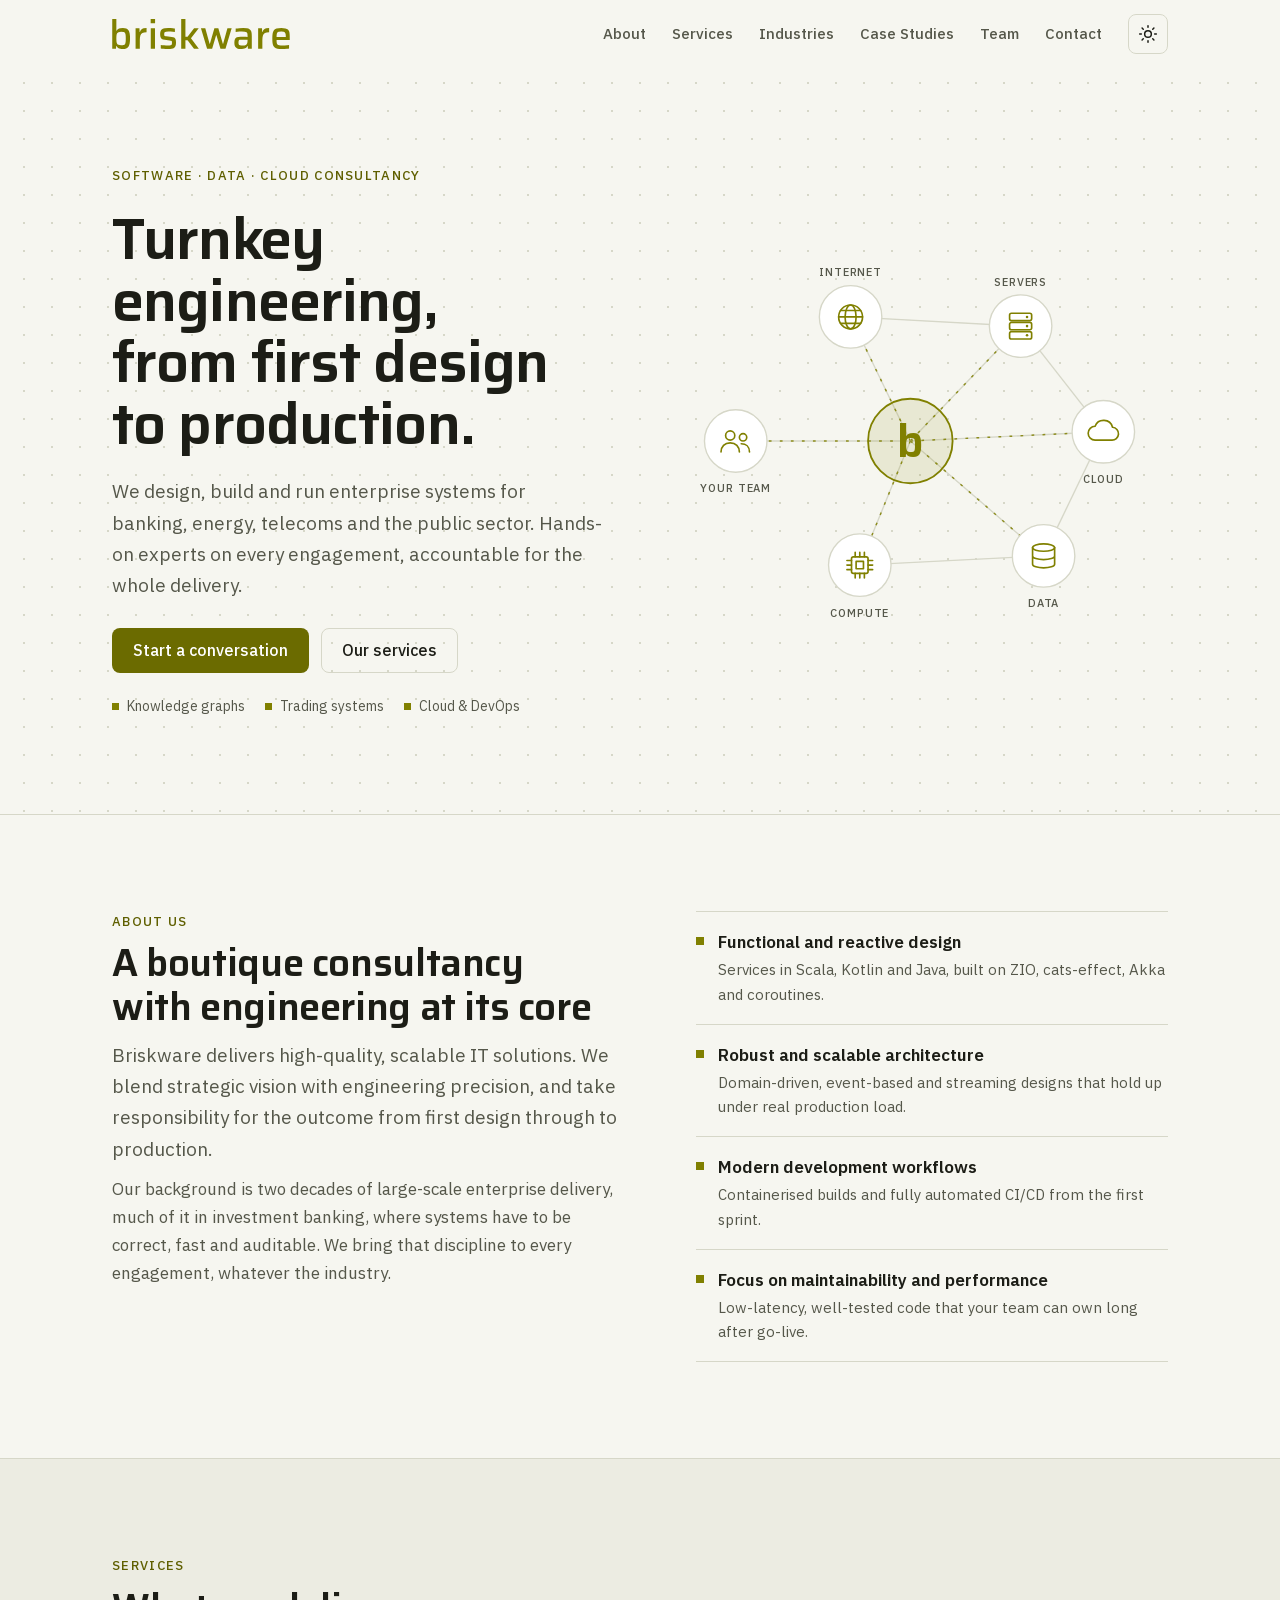
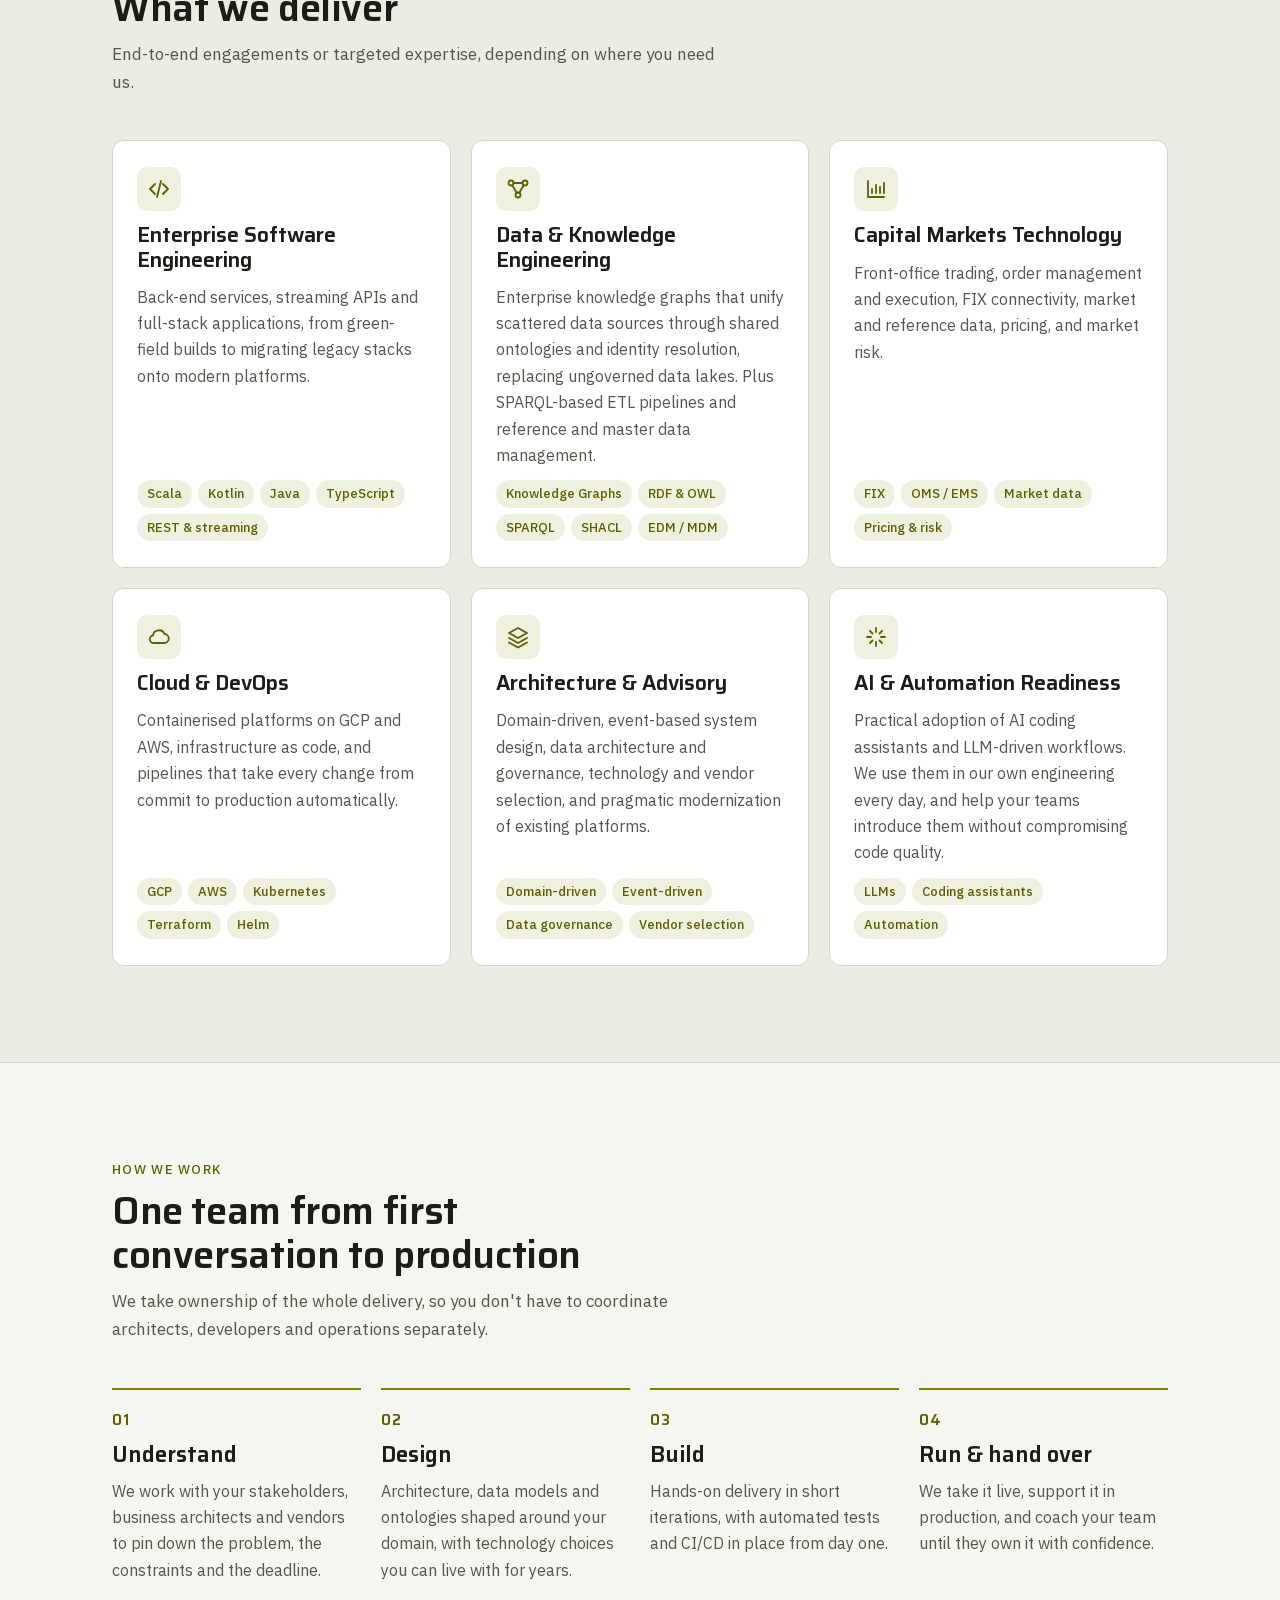
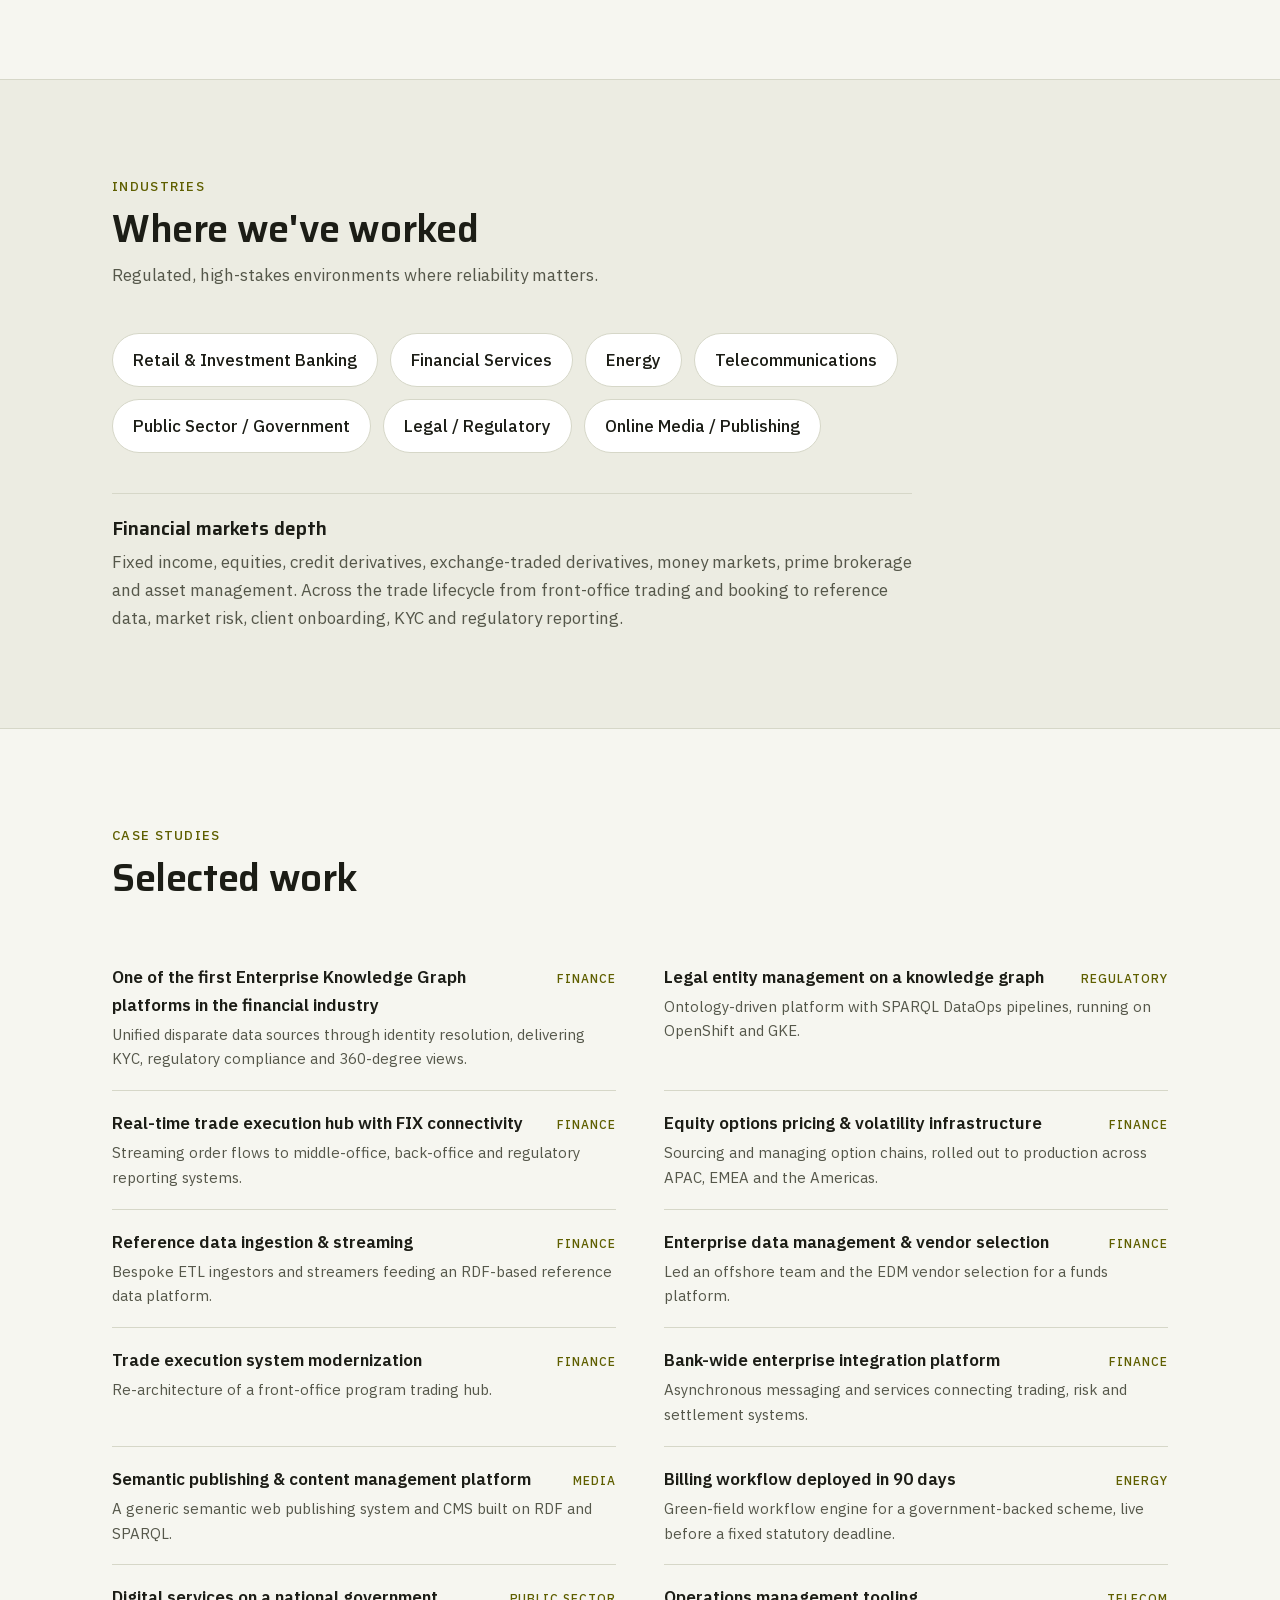
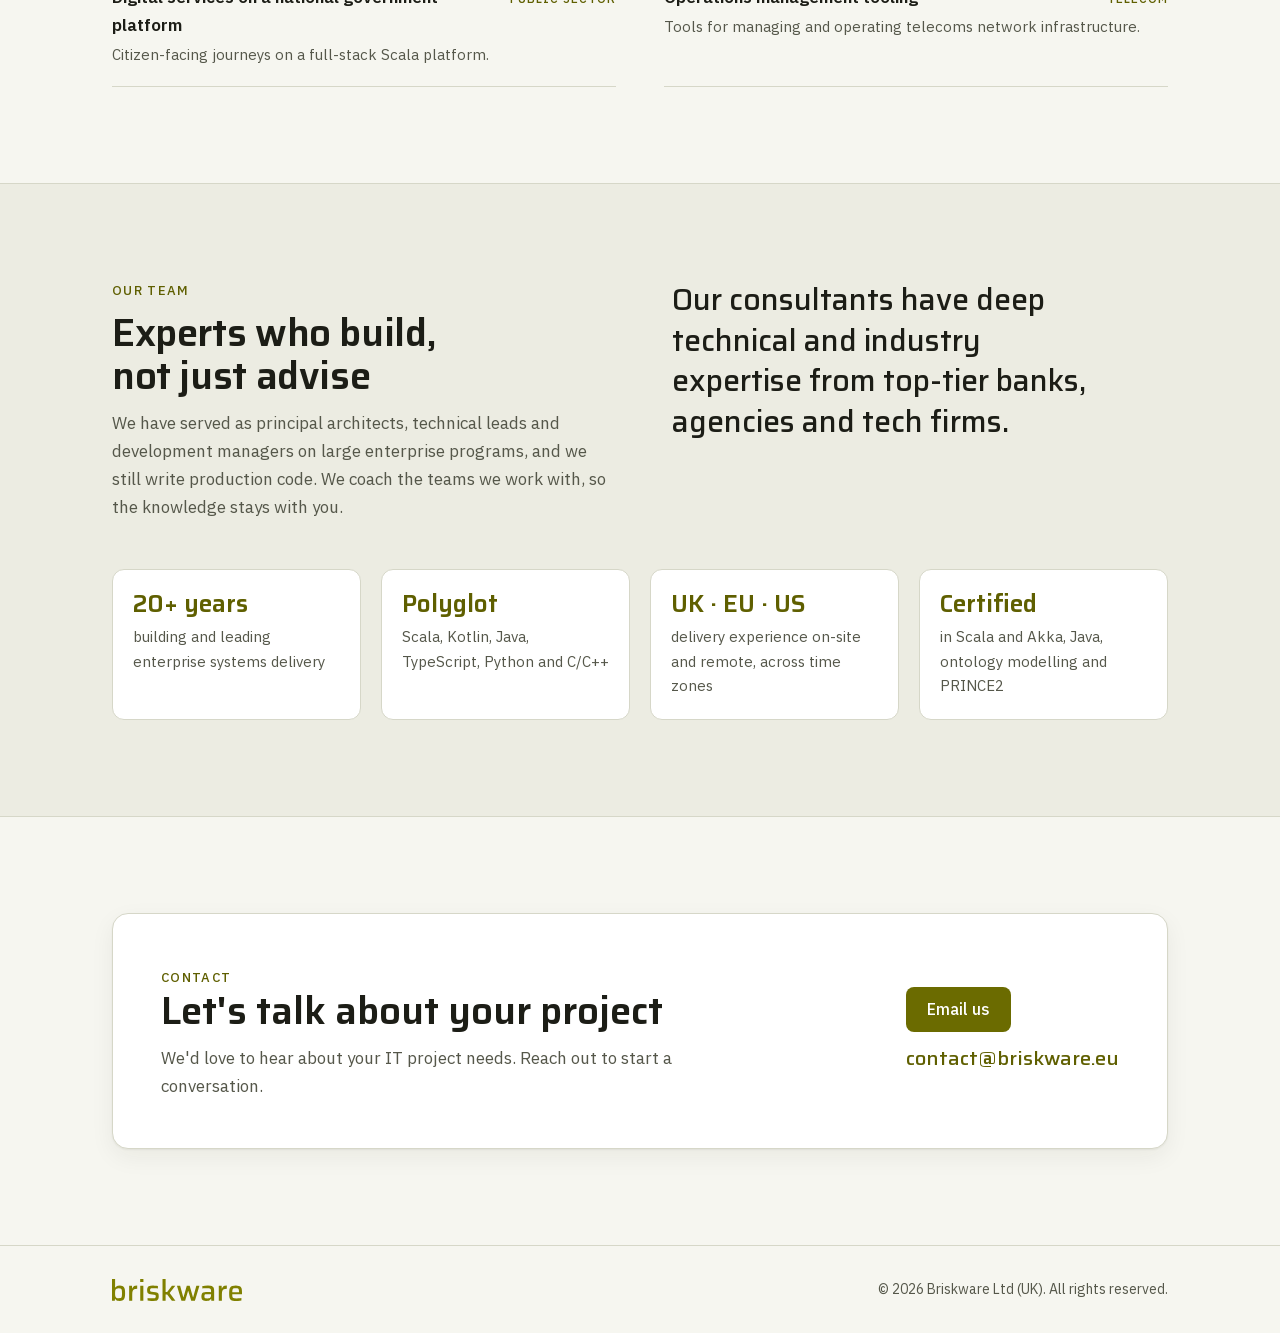
==== commit 99733553: "more fleshed out use cases" ====
--- a/index.html
+++ b/index.html
@@ -151,12 +151,13 @@
       <span class="eyebrow">About us</span>
       <h2>A boutique consultancy with engineering at its core</h2>
       <p class="about-lead">Briskware delivers high-quality, scalable IT solutions. We blend strategic vision with engineering precision, and take responsibility for the outcome from first design through to production.</p>
+      <p>Our background is two decades of large-scale enterprise delivery, much of it in investment banking, where systems have to be correct, fast and auditable. We bring that discipline to every engagement, whatever the industry.</p>
     </div>
     <ul class="principles">
-      <li>Functional and reactive design</li>
-      <li>Robust and scalable architecture</li>
-      <li>Modern development workflows</li>
-      <li>Focus on maintainability and performance</li>
+      <li><strong>Functional and reactive design</strong><span>Services in Scala, Kotlin and Java, built on ZIO, cats-effect, Akka and coroutines.</span></li>
+      <li><strong>Robust and scalable architecture</strong><span>Domain-driven, event-based and streaming designs that hold up under real production load.</span></li>
+      <li><strong>Modern development workflows</strong><span>Containerised builds and fully automated CI/CD from the first sprint.</span></li>
+      <li><strong>Focus on maintainability and performance</strong><span>Low-latency, well-tested code that your team can own long after go-live.</span></li>
     </ul>
   </div>
 </section>
@@ -172,43 +173,76 @@
       <article class="card">
         <div class="card-icon"><svg viewBox="0 0 24 24" aria-hidden="true"><path d="M8 7l-5 5 5 5M16 7l5 5-5 5M14 4l-4 16"/></svg></div>
         <h3>Enterprise Software Engineering</h3>
-        <p>Full-stack systems and APIs on reactive, scalable architecture, shipped through automated CI/CD.</p>
-        <ul class="tags"><li>Full-stack</li><li>APIs</li><li>Reactive</li><li>CI/CD</li></ul>
+        <p>Back-end services, streaming APIs and full-stack applications, from green-field builds to migrating legacy stacks onto modern platforms.</p>
+        <ul class="tags"><li>Scala</li><li>Kotlin</li><li>Java</li><li>TypeScript</li><li>REST &amp; streaming</li></ul>
       </article>
       <article class="card">
         <div class="card-icon"><svg viewBox="0 0 24 24" aria-hidden="true"><circle cx="5" cy="6" r="2.5"/><circle cx="19" cy="6" r="2.5"/><circle cx="12" cy="18" r="2.5"/><path d="M7.5 6h9M6.3 8.2l4.4 7.6M17.7 8.2l-4.4 7.6"/></svg></div>
         <h3>Data &amp; Knowledge Engineering</h3>
-        <p>Knowledge graphs and semantic data platforms, from ontology design to production query services.</p>
-        <ul class="tags"><li>Knowledge Graphs</li><li>SPARQL</li><li>RDF</li><li>OWL</li></ul>
+        <p>Enterprise knowledge graphs that unify scattered data sources through shared ontologies and identity resolution, replacing ungoverned data lakes. Plus SPARQL-based ETL pipelines and reference and master data management.</p>
+        <ul class="tags"><li>Knowledge Graphs</li><li>RDF &amp; OWL</li><li>SPARQL</li><li>SHACL</li><li>EDM / MDM</li></ul>
+      </article>
+      <article class="card">
+        <div class="card-icon"><svg viewBox="0 0 24 24" aria-hidden="true"><path d="M4 20h16M4 20V4M8 16v-4M12 16V8M16 16v-6M20 16V6"/></svg></div>
+        <h3>Capital Markets Technology</h3>
+        <p>Front-office trading, order management and execution, FIX connectivity, market and reference data, pricing, and market risk.</p>
+        <ul class="tags"><li>FIX</li><li>OMS / EMS</li><li>Market data</li><li>Pricing &amp; risk</li></ul>
       </article>
       <article class="card">
         <div class="card-icon"><svg viewBox="0 0 24 24" aria-hidden="true"><path d="M7 18h10a4.5 4.5 0 0 0 .5-9 6 6 0 0 0-11.5 1.5A3.75 3.75 0 0 0 7 18z"/></svg></div>
         <h3>Cloud &amp; DevOps</h3>
-        <p>Cloud platforms and infrastructure as code, with automated pipelines from commit to production.</p>
-        <ul class="tags"><li>GCP</li><li>AWS</li><li>Kubernetes</li><li>Terraform</li></ul>
+        <p>Containerised platforms on GCP and AWS, infrastructure as code, and pipelines that take every change from commit to production automatically.</p>
+        <ul class="tags"><li>GCP</li><li>AWS</li><li>Kubernetes</li><li>Terraform</li><li>Helm</li></ul>
       </article>
       <article class="card">
         <div class="card-icon"><svg viewBox="0 0 24 24" aria-hidden="true"><path d="M12 3l9 5-9 5-9-5 9-5zM3 13l9 5 9-5M3 17.5l9 5 9-5"/></svg></div>
         <h3>Architecture &amp; Advisory</h3>
-        <p>Domain-driven, event-based system design and pragmatic modernization of existing platforms.</p>
-        <ul class="tags"><li>Domain-driven</li><li>Event-driven</li><li>Modernization</li></ul>
+        <p>Domain-driven, event-based system design, data architecture and governance, technology and vendor selection, and pragmatic modernization of existing platforms.</p>
+        <ul class="tags"><li>Domain-driven</li><li>Event-driven</li><li>Data governance</li><li>Vendor selection</li></ul>
       </article>
       <article class="card">
         <div class="card-icon"><svg viewBox="0 0 24 24" aria-hidden="true"><path d="M12 3v4M12 17v4M3 12h4M17 12h4M6 6l2.5 2.5M15.5 15.5L18 18M6 18l2.5-2.5M15.5 8.5L18 6"/></svg></div>
         <h3>AI &amp; Automation Readiness</h3>
-        <p>Integrating AI tools, coding assistants and LLM-driven workflows into how your teams build software.</p>
+        <p>Practical adoption of AI coding assistants and LLM-driven workflows. We use them in our own engineering every day, and help your teams introduce them without compromising code quality.</p>
         <ul class="tags"><li>LLMs</li><li>Coding assistants</li><li>Automation</li></ul>
       </article>
-      <article class="card cta">
-        <h3>Not sure where to start?</h3>
-        <p>Most engagements begin with a short conversation about the problem you're solving.</p>
-        <a class="btn btn-ghost" href="#contact">Talk to us</a>
-      </article>
-    </div>
-  </div>
-</section>
-
-<section class="section" id="industries">
+    </div>
+  </div>
+</section>
+
+<section class="section" id="approach">
+  <div class="wrap">
+    <div class="section-head">
+      <span class="eyebrow">How we work</span>
+      <h2>One team from first conversation to production</h2>
+      <p>We take ownership of the whole delivery, so you don't have to coordinate architects, developers and operations separately.</p>
+    </div>
+    <ol class="steps">
+      <li>
+        <span class="step-no">01</span>
+        <h3>Understand</h3>
+        <p>We work with your stakeholders, business architects and vendors to pin down the problem, the constraints and the deadline.</p>
+      </li>
+      <li>
+        <span class="step-no">02</span>
+        <h3>Design</h3>
+        <p>Architecture, data models and ontologies shaped around your domain, with technology choices you can live with for years.</p>
+      </li>
+      <li>
+        <span class="step-no">03</span>
+        <h3>Build</h3>
+        <p>Hands-on delivery in short iterations, with automated tests and CI/CD in place from day one.</p>
+      </li>
+      <li>
+        <span class="step-no">04</span>
+        <h3>Run &amp; hand over</h3>
+        <p>We take it live, support it in production, and coach your team until they own it with confidence.</p>
+      </li>
+    </ol>
+  </div>
+</section>
+
+<section class="section alt" id="industries">
   <div class="wrap">
     <div class="section-head">
       <span class="eyebrow">Industries</span>
@@ -224,36 +258,52 @@
       <li>Legal / Regulatory</li>
       <li>Online Media / Publishing</li>
     </ul>
-  </div>
-</section>
-
-<section class="section alt" id="portfolio">
+    <div class="domains">
+      <h3>Financial markets depth</h3>
+      <p>Fixed income, equities, credit derivatives, exchange-traded derivatives, money markets, prime brokerage and asset management. Across the trade lifecycle from front-office trading and booking to reference data, market risk, client onboarding, KYC and regulatory reporting.</p>
+    </div>
+  </div>
+</section>
+
+<section class="section" id="portfolio">
   <div class="wrap">
     <div class="section-head">
       <span class="eyebrow">Case studies</span>
       <h2>Selected work</h2>
     </div>
     <ul class="cases">
-      <li><span class="title">Delivery of the first Enterprise Knowledge Graph platform in the financial industry</span><span class="sector">Finance</span></li>
-      <li><span class="title">Semantic publishing &amp; content management platform</span><span class="sector">Media</span></li>
-      <li><span class="title">Real-time trade execution hub with FIX connectivity</span><span class="sector">Finance</span></li>
-      <li><span class="title">Reference data platform</span><span class="sector">Finance</span></li>
-      <li><span class="title">Trade execution system modernization</span><span class="sector">Finance</span></li>
-      <li><span class="title">Equity options pricing &amp; volatility infrastructure</span><span class="sector">Finance</span></li>
-      <li><span class="title">Billing workflow deployed in 90 days</span><span class="sector">Energy</span></li>
-      <li><span class="title">Operations management tooling</span><span class="sector">Telecom</span></li>
+      <li><span class="title">One of the first Enterprise Knowledge Graph platforms in the financial industry</span><span class="sector">Finance</span><span class="detail">Unified disparate data sources through identity resolution, delivering KYC, regulatory compliance and 360-degree views.</span></li>
+      <li><span class="title">Legal entity management on a knowledge graph</span><span class="sector">Regulatory</span><span class="detail">Ontology-driven platform with SPARQL DataOps pipelines, running on OpenShift and GKE.</span></li>
+      <li><span class="title">Real-time trade execution hub with FIX connectivity</span><span class="sector">Finance</span><span class="detail">Streaming order flows to middle-office, back-office and regulatory reporting systems.</span></li>
+      <li><span class="title">Equity options pricing &amp; volatility infrastructure</span><span class="sector">Finance</span><span class="detail">Sourcing and managing option chains, rolled out to production across APAC, EMEA and the Americas.</span></li>
+      <li><span class="title">Reference data ingestion &amp; streaming</span><span class="sector">Finance</span><span class="detail">Bespoke ETL ingestors and streamers feeding an RDF-based reference data platform.</span></li>
+      <li><span class="title">Enterprise data management &amp; vendor selection</span><span class="sector">Finance</span><span class="detail">Led an offshore team and the EDM vendor selection for a funds platform.</span></li>
+      <li><span class="title">Trade execution system modernization</span><span class="sector">Finance</span><span class="detail">Re-architecture of a front-office program trading hub.</span></li>
+      <li><span class="title">Bank-wide enterprise integration platform</span><span class="sector">Finance</span><span class="detail">Asynchronous messaging and services connecting trading, risk and settlement systems.</span></li>
+      <li><span class="title">Semantic publishing &amp; content management platform</span><span class="sector">Media</span><span class="detail">A generic semantic web publishing system and CMS built on RDF and SPARQL.</span></li>
+      <li><span class="title">Billing workflow deployed in 90 days</span><span class="sector">Energy</span><span class="detail">Green-field workflow engine for a government-backed scheme, live before a fixed statutory deadline.</span></li>
+      <li><span class="title">Digital services on a national government platform</span><span class="sector">Public Sector</span><span class="detail">Citizen-facing journeys on a full-stack Scala platform.</span></li>
+      <li><span class="title">Operations management tooling</span><span class="sector">Telecom</span><span class="detail">Tools for managing and operating telecoms network infrastructure.</span></li>
     </ul>
   </div>
 </section>
 
-<section class="section" id="team">
-  <div class="wrap team-grid">
-    <div class="section-head">
-      <span class="eyebrow">Our team</span>
-      <h2>Experts who build, not just advise</h2>
-      <p>Each consultant brings strong architectural and hands-on delivery experience to your projects.</p>
-    </div>
-    <p class="team-statement">Our consultants have deep technical and industry expertise from top-tier banks, agencies and tech firms.</p>
+<section class="section alt" id="team">
+  <div class="wrap">
+    <div class="team-grid">
+      <div class="section-head">
+        <span class="eyebrow">Our team</span>
+        <h2>Experts who build, not just advise</h2>
+        <p>We have served as principal architects, technical leads and development managers on large enterprise programs, and we still write production code. We coach the teams we work with, so the knowledge stays with you.</p>
+      </div>
+      <p class="team-statement">Our consultants have deep technical and industry expertise from top-tier banks, agencies and tech firms.</p>
+    </div>
+    <dl class="facts">
+      <div><dt>20+ years</dt><dd>building and leading enterprise systems delivery</dd></div>
+      <div><dt>Polyglot</dt><dd>Scala, Kotlin, Java, TypeScript, Python and C/C++</dd></div>
+      <div><dt>UK · EU · US</dt><dd>delivery experience on-site and remote, across time zones</dd></div>
+      <div><dt>Certified</dt><dd>in Scala and Akka, Java, ontology modelling and PRINCE2</dd></div>
+    </dl>
   </div>
 </section>
 
--- a/styles.css
+++ b/styles.css
@@ -260,8 +260,11 @@
 .about-grid .section-head { margin-bottom: 0; }
 .about-lead { font-size: 19px; color: var(--fg); }
 .principles { list-style: none; margin: 0; padding: 0; display: grid; gap: 0; border-top: 1px solid var(--line); }
-.principles li { display: flex; gap: 14px; align-items: baseline; padding: 14px 0; border-bottom: 1px solid var(--line); font-weight: 500; }
-.principles li::before { content: ""; flex: none; width: 8px; height: 8px; background: var(--brand); transform: translateY(-2px); }
+.principles li { position: relative; display: grid; gap: 2px; padding: 16px 0 16px 22px; border-bottom: 1px solid var(--line); }
+.principles li::before { content: ""; position: absolute; left: 0; top: 25px; width: 8px; height: 8px; background: var(--brand); }
+.principles strong { font-weight: 600; }
+.principles span { color: var(--muted); font-size: 15px; }
+.about-grid .section-head p + p { color: var(--muted); }
 
 /* Services */
 .cards { display: grid; grid-template-columns: repeat(3, minmax(0, 1fr)); gap: 20px; }
@@ -282,8 +285,13 @@
 .card p { color: var(--muted); font-size: 16px; }
 .tags { display: flex; flex-wrap: wrap; gap: 6px; list-style: none; margin: 0; padding: 0; }
 .tags li { font-size: 13px; padding: 3px 10px; border-radius: 999px; background: var(--accent-soft); color: var(--accent-ink); font-weight: 500; }
-.card.cta { background: transparent; border-style: dashed; align-content: center; grid-template-rows: none; justify-items: start; }
-.card.cta:hover { transform: none; box-shadow: none; }
+
+/* How we work */
+.steps { list-style: none; margin: 0; padding: 0; display: grid; grid-template-columns: repeat(4, minmax(0, 1fr)); gap: 20px; counter-reset: none; }
+.steps li { display: grid; gap: 10px; align-content: start; padding-top: 18px; border-top: 2px solid var(--brand); }
+.step-no { font-family: var(--font-display); font-size: 15px; font-weight: 600; color: var(--accent-ink); letter-spacing: 0.06em; }
+.steps h3 { font-size: 22px; font-weight: 600; }
+.steps p { color: var(--muted); font-size: 16px; }
 
 /* Industries */
 .pill-list { display: flex; flex-wrap: wrap; gap: 12px; list-style: none; margin: 0; padding: 0; }
@@ -295,16 +303,26 @@
   font-weight: 500;
 }
 
+.domains { margin-top: clamp(28px, 4vw, 40px); padding-top: 24px; border-top: 1px solid var(--line); display: grid; gap: 8px; max-width: 80ch; }
+.domains h3 { font-size: 19px; font-weight: 600; }
+.domains p { color: var(--muted); }
+
 /* Case studies */
 .cases { list-style: none; margin: 0; padding: 0; display: grid; grid-template-columns: repeat(2, minmax(0, 1fr)); column-gap: clamp(24px, 4vw, 48px); }
-.cases li { display: flex; justify-content: space-between; align-items: baseline; gap: 16px; padding: 18px 0; border-bottom: 1px solid var(--line); min-width: 0; }
-.cases .title { font-weight: 500; min-width: 0; }
-.cases .sector { flex: none; font-size: 12px; font-weight: 500; letter-spacing: 0.08em; text-transform: uppercase; color: var(--accent-ink); }
+.cases li { display: grid; grid-template-columns: minmax(0, 1fr) auto; column-gap: 16px; row-gap: 4px; align-items: baseline; align-content: start; padding: 18px 0; border-bottom: 1px solid var(--line); min-width: 0; }
+.cases .title { font-weight: 600; min-width: 0; }
+.cases .sector { font-size: 12px; font-weight: 500; letter-spacing: 0.08em; text-transform: uppercase; color: var(--accent-ink); white-space: nowrap; }
+.cases .detail { grid-column: 1 / -1; color: var(--muted); font-size: 15px; }
 
 /* Team */
 .team-statement { font-family: var(--font-display); font-size: clamp(22px, 2.6vw, 30px); line-height: 1.35; font-weight: 500; max-width: 34ch; text-wrap: balance; }
 .team-grid { display: grid; grid-template-columns: minmax(0, 1fr) minmax(0, 1fr); gap: clamp(28px, 5vw, 64px); align-items: start; }
 .team-grid .section-head { margin-bottom: 0; }
+
+.facts { margin: clamp(32px, 5vw, 48px) 0 0; display: grid; grid-template-columns: repeat(4, minmax(0, 1fr)); gap: 20px; }
+.facts div { padding: 20px; background: var(--surface); border: 1px solid var(--line); border-radius: 12px; display: grid; gap: 6px; align-content: start; }
+.facts dt { font-family: var(--font-display); font-size: 24px; font-weight: 600; color: var(--accent-ink); line-height: 1.2; }
+.facts dd { margin: 0; color: var(--muted); font-size: 15px; }
 
 /* Contact */
 .contact { text-align: left; }
@@ -333,6 +351,7 @@
 /* ---------- Responsive ---------- */
 @media (max-width: 960px) {
   .cards { grid-template-columns: repeat(2, minmax(0, 1fr)); }
+  .steps, .facts { grid-template-columns: repeat(2, minmax(0, 1fr)); }
 }
 @media (max-width: 860px) {
   .hero-inner { grid-template-columns: minmax(0, 1fr); }
@@ -344,9 +363,10 @@
 @media (max-width: 600px) {
   body { font-size: 16px; }
   .cards { grid-template-columns: minmax(0, 1fr); }
-  .card.cta { display: none; }
   .site-header .logo svg { height: 26px; width: 154px; }
-  .cases li { flex-direction: column; gap: 4px; }
+  .cases li { grid-template-columns: minmax(0, 1fr); }
+  .cases .sector { grid-row: 1; }
+  .steps, .facts { grid-template-columns: minmax(0, 1fr); }
 }
 
 @media (prefers-reduced-motion: reduce) {
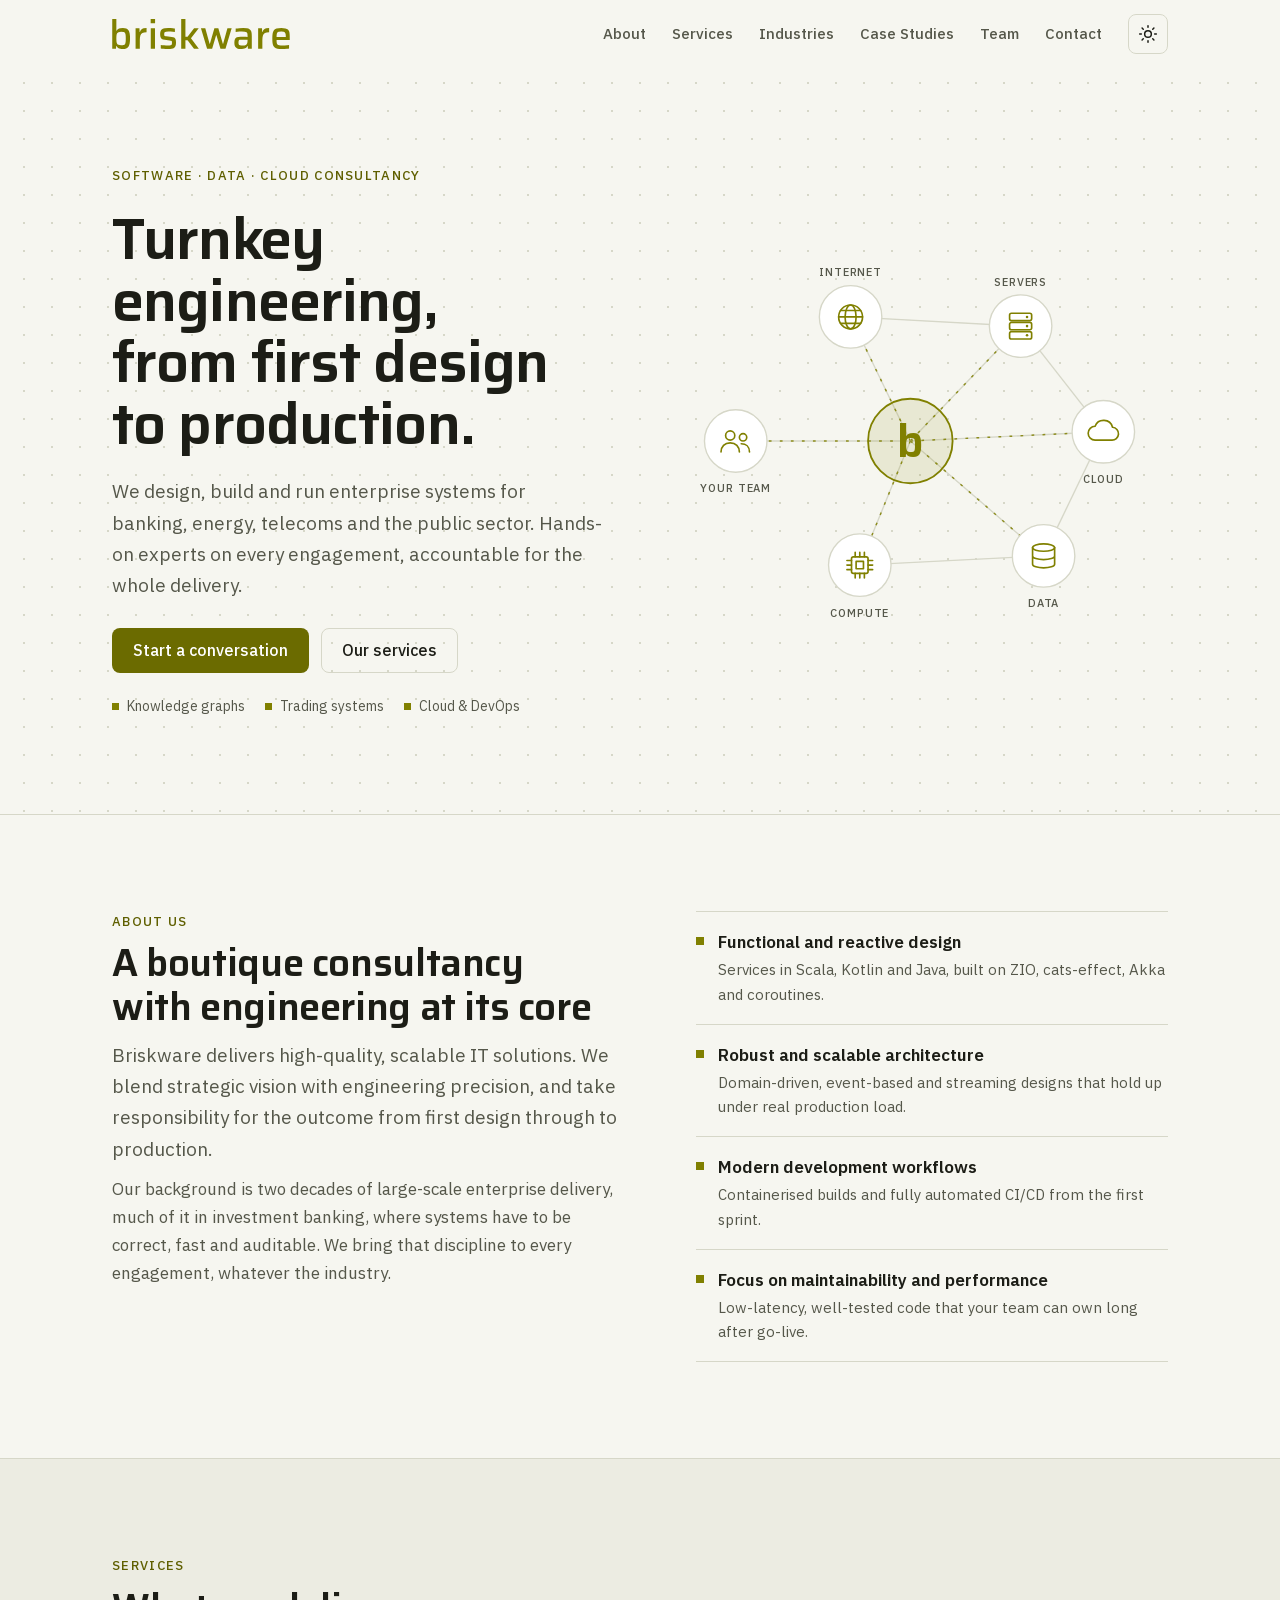
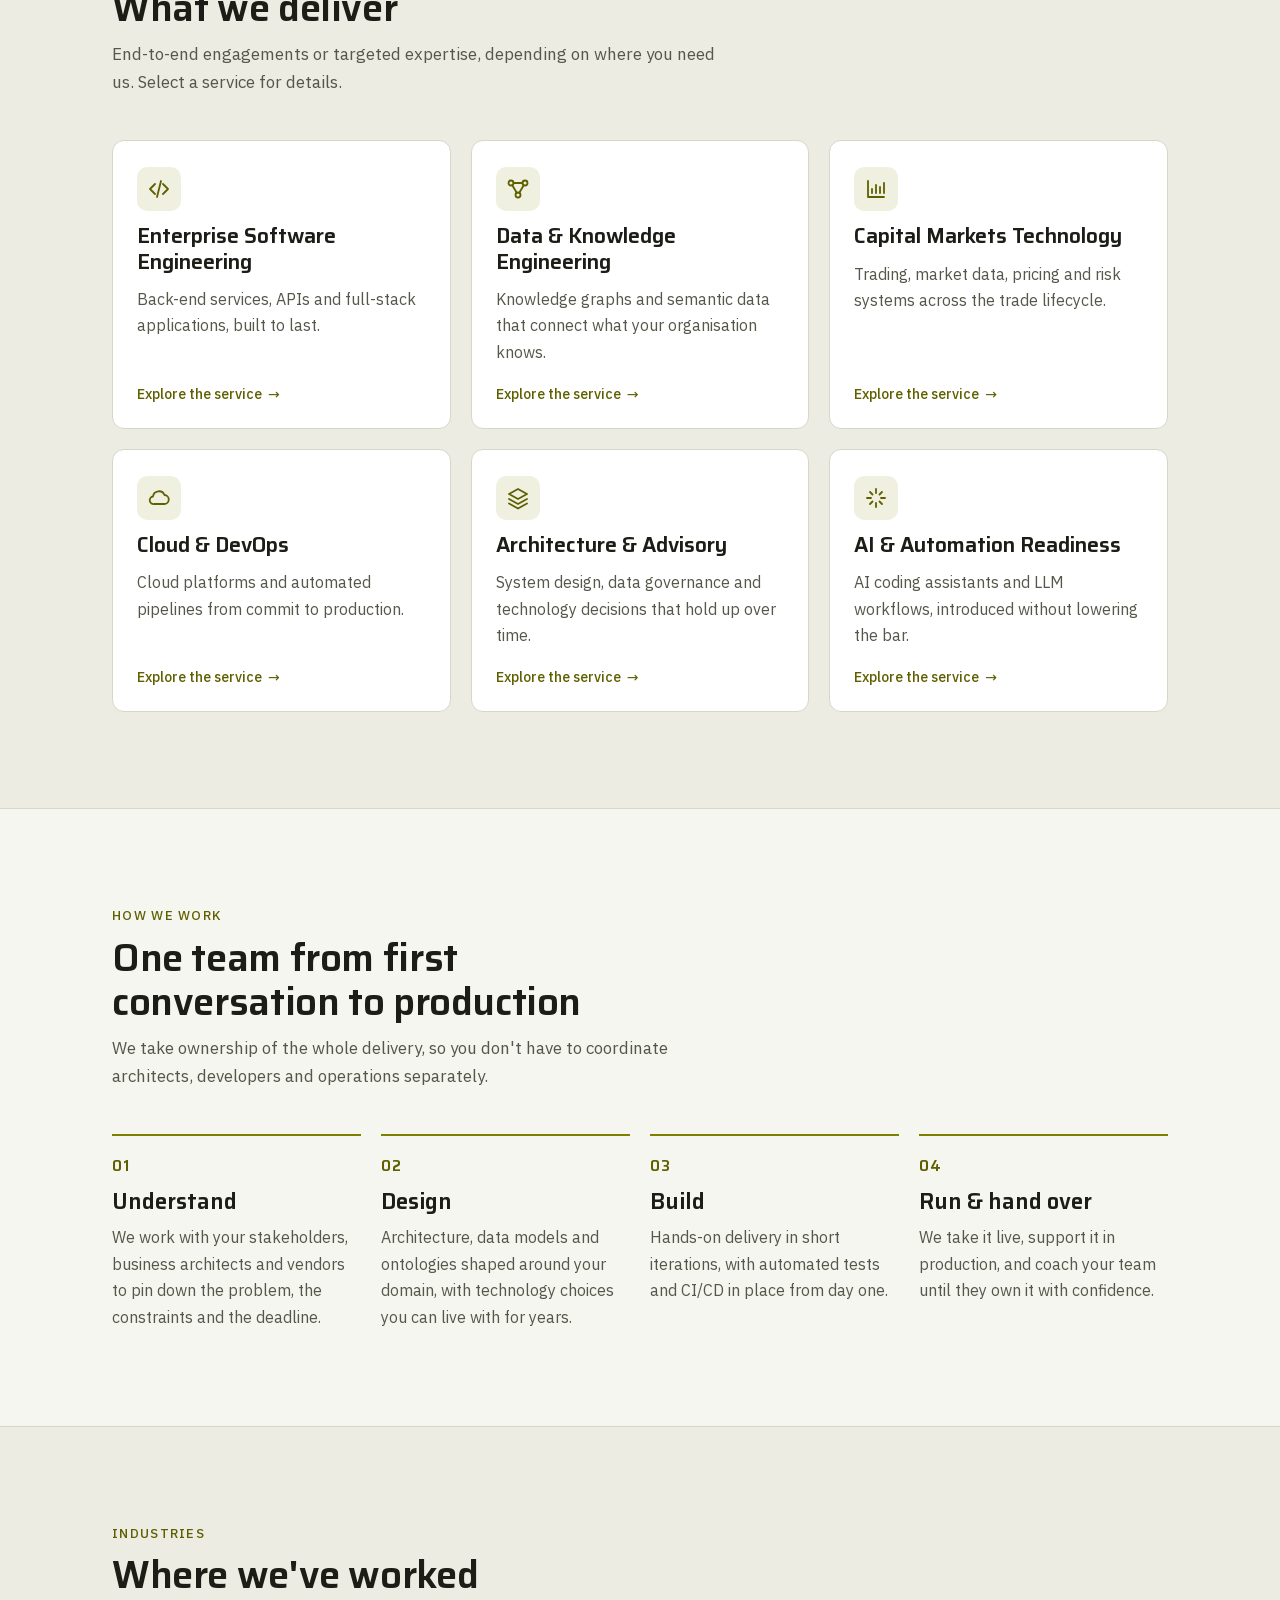
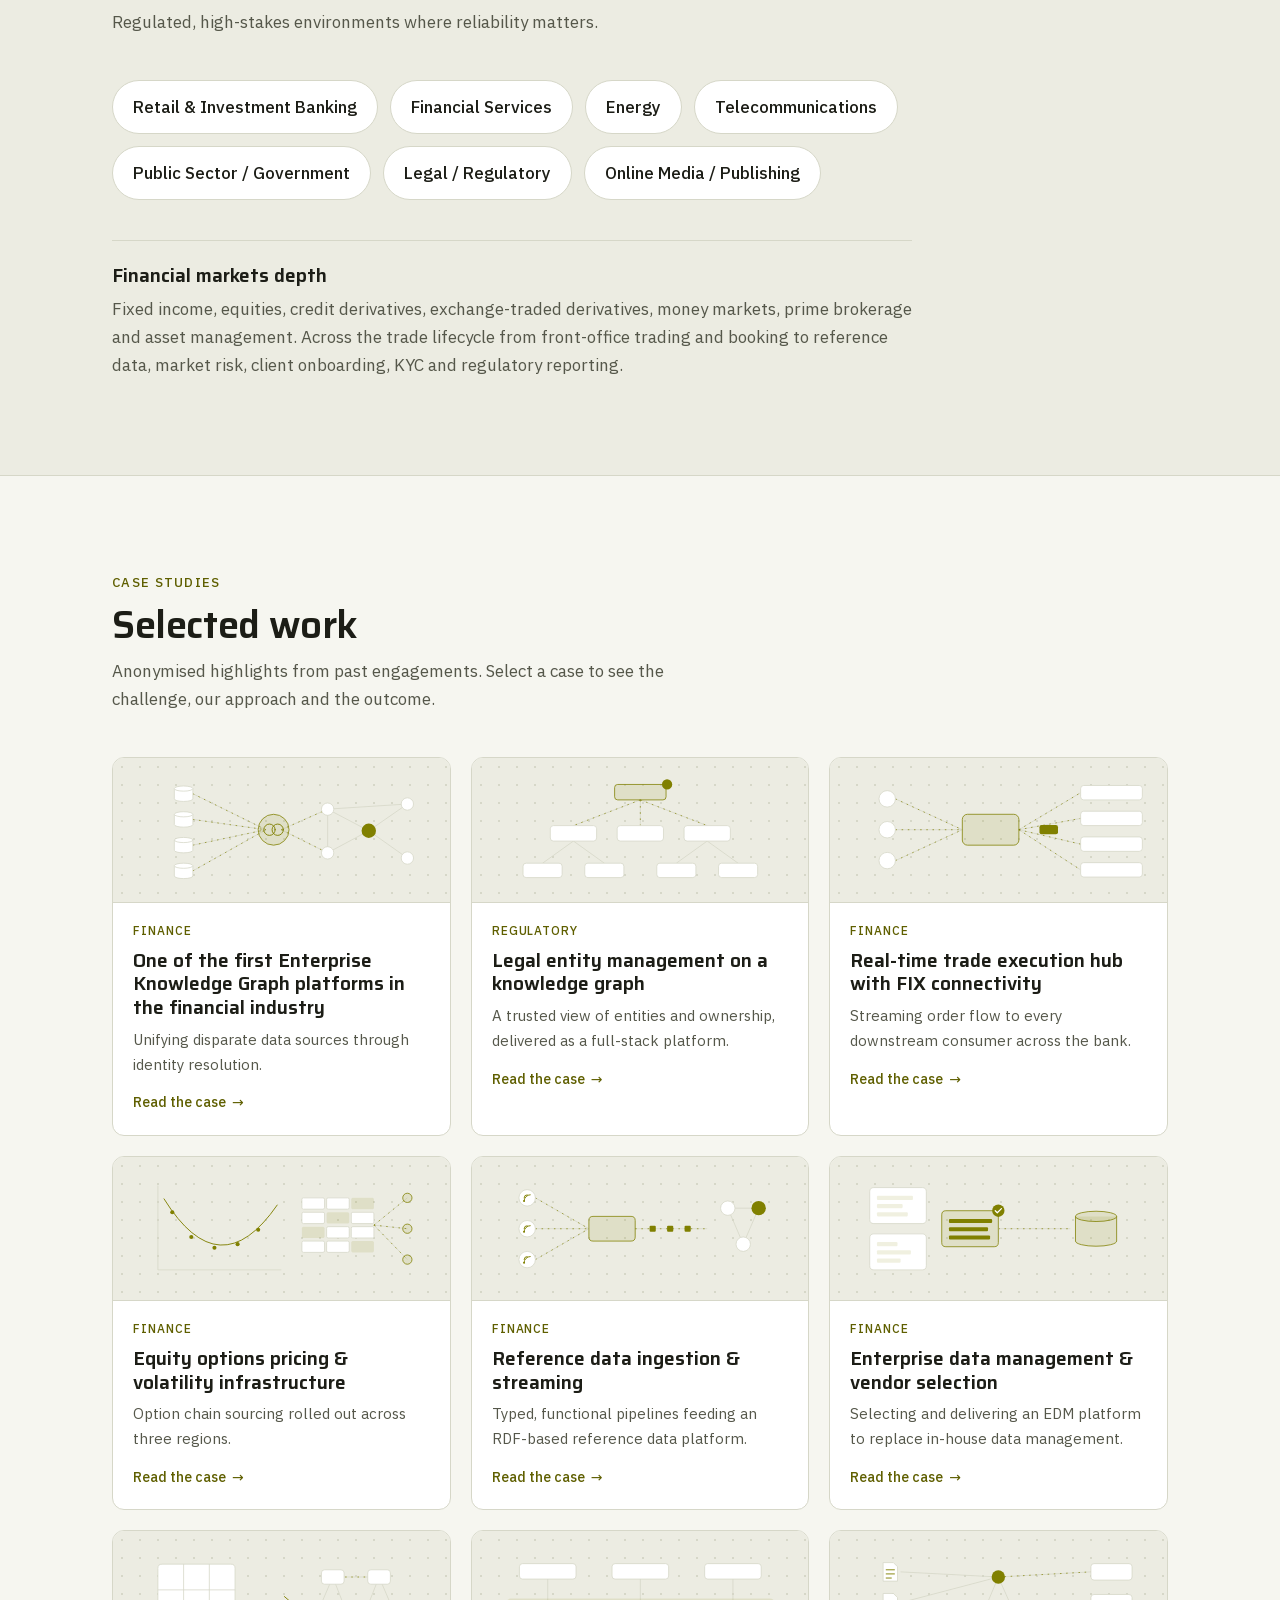
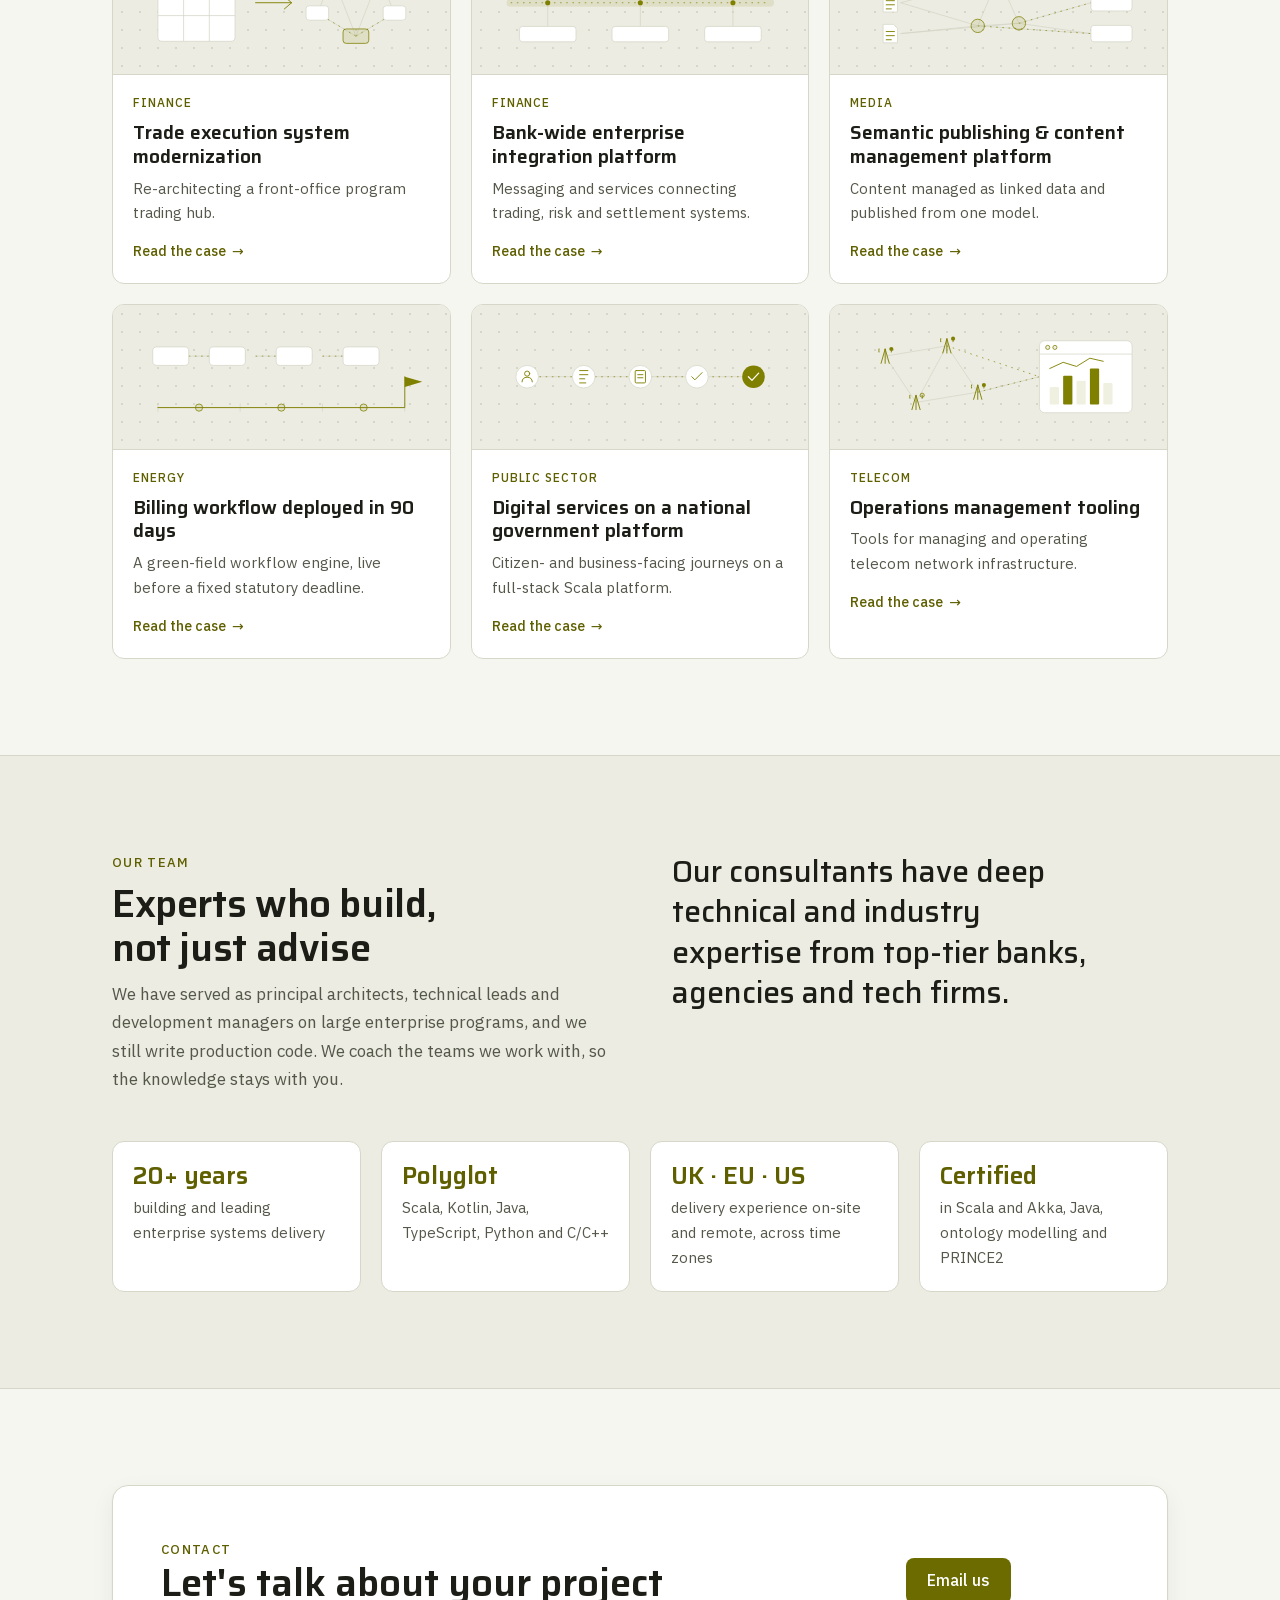
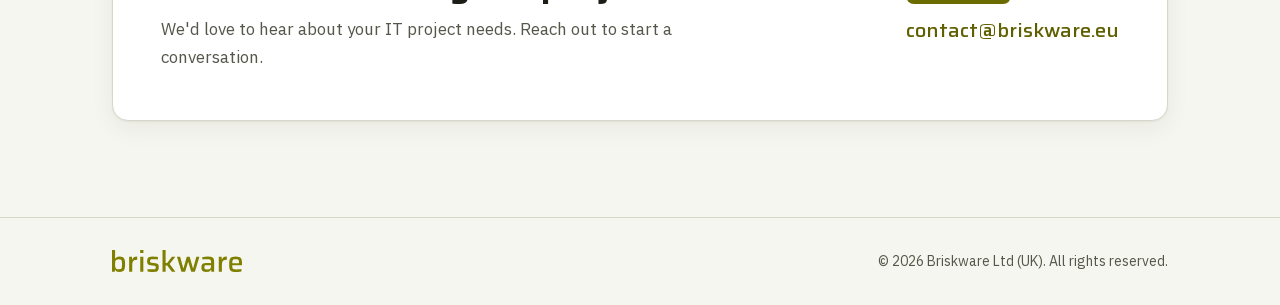
==== commit 55e7cff1: "fleshed out cards for the new site look" ====
--- a/index.html
+++ b/index.html
@@ -167,46 +167,270 @@
     <div class="section-head">
       <span class="eyebrow">Services</span>
       <h2>What we deliver</h2>
-      <p>End-to-end engagements or targeted expertise, depending on where you need us.</p>
+      <p>End-to-end engagements or targeted expertise, depending on where you need us. Select a service for details.</p>
     </div>
-    <div class="cards">
-      <article class="card">
-        <div class="card-icon"><svg viewBox="0 0 24 24" aria-hidden="true"><path d="M8 7l-5 5 5 5M16 7l5 5-5 5M14 4l-4 16"/></svg></div>
-        <h3>Enterprise Software Engineering</h3>
-        <p>Back-end services, streaming APIs and full-stack applications, from green-field builds to migrating legacy stacks onto modern platforms.</p>
-        <ul class="tags"><li>Scala</li><li>Kotlin</li><li>Java</li><li>TypeScript</li><li>REST &amp; streaming</li></ul>
-      </article>
-      <article class="card">
-        <div class="card-icon"><svg viewBox="0 0 24 24" aria-hidden="true"><circle cx="5" cy="6" r="2.5"/><circle cx="19" cy="6" r="2.5"/><circle cx="12" cy="18" r="2.5"/><path d="M7.5 6h9M6.3 8.2l4.4 7.6M17.7 8.2l-4.4 7.6"/></svg></div>
-        <h3>Data &amp; Knowledge Engineering</h3>
-        <p>Enterprise knowledge graphs that unify scattered data sources through shared ontologies and identity resolution, replacing ungoverned data lakes. Plus SPARQL-based ETL pipelines and reference and master data management.</p>
-        <ul class="tags"><li>Knowledge Graphs</li><li>RDF &amp; OWL</li><li>SPARQL</li><li>SHACL</li><li>EDM / MDM</li></ul>
-      </article>
-      <article class="card">
-        <div class="card-icon"><svg viewBox="0 0 24 24" aria-hidden="true"><path d="M4 20h16M4 20V4M8 16v-4M12 16V8M16 16v-6M20 16V6"/></svg></div>
-        <h3>Capital Markets Technology</h3>
-        <p>Front-office trading, order management and execution, FIX connectivity, market and reference data, pricing, and market risk.</p>
-        <ul class="tags"><li>FIX</li><li>OMS / EMS</li><li>Market data</li><li>Pricing &amp; risk</li></ul>
-      </article>
-      <article class="card">
-        <div class="card-icon"><svg viewBox="0 0 24 24" aria-hidden="true"><path d="M7 18h10a4.5 4.5 0 0 0 .5-9 6 6 0 0 0-11.5 1.5A3.75 3.75 0 0 0 7 18z"/></svg></div>
-        <h3>Cloud &amp; DevOps</h3>
-        <p>Containerised platforms on GCP and AWS, infrastructure as code, and pipelines that take every change from commit to production automatically.</p>
-        <ul class="tags"><li>GCP</li><li>AWS</li><li>Kubernetes</li><li>Terraform</li><li>Helm</li></ul>
-      </article>
-      <article class="card">
-        <div class="card-icon"><svg viewBox="0 0 24 24" aria-hidden="true"><path d="M12 3l9 5-9 5-9-5 9-5zM3 13l9 5 9-5M3 17.5l9 5 9-5"/></svg></div>
-        <h3>Architecture &amp; Advisory</h3>
-        <p>Domain-driven, event-based system design, data architecture and governance, technology and vendor selection, and pragmatic modernization of existing platforms.</p>
-        <ul class="tags"><li>Domain-driven</li><li>Event-driven</li><li>Data governance</li><li>Vendor selection</li></ul>
-      </article>
-      <article class="card">
-        <div class="card-icon"><svg viewBox="0 0 24 24" aria-hidden="true"><path d="M12 3v4M12 17v4M3 12h4M17 12h4M6 6l2.5 2.5M15.5 15.5L18 18M6 18l2.5-2.5M15.5 8.5L18 6"/></svg></div>
-        <h3>AI &amp; Automation Readiness</h3>
-        <p>Practical adoption of AI coding assistants and LLM-driven workflows. We use them in our own engineering every day, and help your teams introduce them without compromising code quality.</p>
-        <ul class="tags"><li>LLMs</li><li>Coding assistants</li><li>Automation</li></ul>
-      </article>
-    </div>
+    <ul class="svc-grid">
+
+      <li class="svc">
+        <button class="svc-card" type="button" aria-haspopup="dialog">
+          <span class="card-icon"><svg viewBox="0 0 24 24" aria-hidden="true"><path d="M8 7l-5 5 5 5M16 7l5 5-5 5M14 4l-4 16"/></svg></span>
+          <span class="svc-title">Enterprise Software Engineering</span>
+          <span class="svc-sum">Back-end services, APIs and full-stack applications, built to last.</span>
+          <span class="case-more">Explore the service</span>
+        </button>
+        <div class="svc-detail" hidden>
+          <div class="svc-art">
+            <svg class="g" viewBox="0 0 600 240" role="img" aria-label="Layered application: web app, APIs, services and event streams">
+              <path class="e" d="M300 54V80M300 114L170 140M300 114V140M300 114L430 140M170 174V200M300 174V200M430 174V200"/>
+              <path class="f" d="M300 54V80M300 114L170 140M300 114V140M300 114L430 140M170 174V200M300 174V200M430 174V200"/>
+              <rect class="b" x="210" y="20" width="180" height="34" rx="6"/><text class="t" x="300" y="42" text-anchor="middle">Web app</text>
+              <rect class="h" x="170" y="80" width="260" height="34" rx="6"/><text class="t" x="300" y="102" text-anchor="middle">APIs</text>
+              <rect class="b" x="120" y="140" width="100" height="34" rx="6"/><text class="t" x="170" y="162" text-anchor="middle">Service</text>
+              <rect class="b" x="250" y="140" width="100" height="34" rx="6"/><text class="t" x="300" y="162" text-anchor="middle">Service</text>
+              <rect class="b" x="380" y="140" width="100" height="34" rx="6"/><text class="t" x="430" y="162" text-anchor="middle">Service</text>
+              <rect class="sf" x="90" y="200" width="420" height="12" rx="6"/><path class="f" d="M96 206H504"/>
+              <text class="t" x="520" y="211">Streams</text>
+            </svg>
+          </div>
+          <div class="svc-body">
+            <p class="cd-lead">We build back-end services, streaming APIs and full-stack applications, from green-field systems to migrating legacy stacks onto modern platforms. Functional and reactive by preference, pragmatic by necessity.</p>
+            <h4>What's included</h4>
+            <ul class="points">
+              <li>Back-end services and APIs: REST, WebSockets and non-blocking streaming</li>
+              <li>Full-stack applications with React and TypeScript front ends</li>
+              <li>Platform migrations, from legacy Java to Kotlin and from Scala 2 to Scala 3</li>
+              <li>Low-latency, multi-threaded systems for front-office workloads</li>
+            </ul>
+            <h4>Related work</h4>
+            <ul class="related">
+              <li><button type="button" data-case="case-options">Equity options pricing &amp; volatility infrastructure</button></li>
+              <li><button type="button" data-case="case-refdata">Reference data ingestion &amp; streaming</button></li>
+              <li><button type="button" data-case="case-gov">Digital services on a national government platform</button></li>
+            </ul>
+            <ul class="tags"><li>Scala</li><li>Kotlin</li><li>Java</li><li>TypeScript</li><li>React</li><li>ZIO</li><li>Akka</li><li>Spring</li></ul>
+          </div>
+        </div>
+      </li>
+
+      <li class="svc">
+        <button class="svc-card" type="button" aria-haspopup="dialog">
+          <span class="card-icon"><svg viewBox="0 0 24 24" aria-hidden="true"><circle cx="5" cy="6" r="2.5"/><circle cx="19" cy="6" r="2.5"/><circle cx="12" cy="18" r="2.5"/><path d="M7.5 6h9M6.3 8.2l4.4 7.6M17.7 8.2l-4.4 7.6"/></svg></span>
+          <span class="svc-title">Data &amp; Knowledge Engineering</span>
+          <span class="svc-sum">Knowledge graphs and semantic data that connect what your organisation knows.</span>
+          <span class="case-more">Explore the service</span>
+        </button>
+        <div class="svc-detail" hidden>
+          <div class="svc-art">
+            <svg class="g" viewBox="0 0 600 240" role="img" aria-label="An ontology class hierarchy typing the nodes of a knowledge graph">
+              <path class="e" d="M150 54L90 96M150 54L210 96M90 126L50 166M90 126L130 166"/>
+              <path class="e" d="M400 70L500 60M400 70L450 140M500 60L450 140M450 140L540 175M450 140L380 190M380 190L540 175"/>
+              <path class="f" d="M170 180C260 180 300 80 384 72M90 182C200 230 300 200 366 192"/>
+              <rect class="h" x="110" y="24" width="80" height="30" rx="6"/><text class="t" x="150" y="43" text-anchor="middle">Thing</text>
+              <rect class="b" x="50" y="96" width="80" height="30" rx="6"/><text class="t" x="90" y="115" text-anchor="middle">Party</text>
+              <rect class="b" x="170" y="96" width="80" height="30" rx="6"/><text class="t" x="210" y="115" text-anchor="middle">Product</text>
+              <rect class="b" x="10" y="166" width="80" height="30" rx="6"/><text class="t" x="50" y="185" text-anchor="middle">Person</text>
+              <rect class="b" x="100" y="166" width="70" height="30" rx="6"/><text class="t" x="135" y="185" text-anchor="middle">Org</text>
+              <circle class="s" cx="400" cy="70" r="13"/><circle class="n" cx="500" cy="60" r="12"/><circle class="h" cx="450" cy="140" r="15"/><circle class="n" cx="540" cy="175" r="12"/><circle class="s" cx="380" cy="190" r="13"/>
+              <text class="t" x="130" y="228" text-anchor="middle">Ontology</text>
+              <text class="t" x="460" y="228" text-anchor="middle">Knowledge graph</text>
+              <text class="t" x="290" y="120" text-anchor="middle">rdf:type</text>
+            </svg>
+          </div>
+          <div class="svc-body">
+            <p class="cd-lead">Enterprise knowledge graphs unify scattered data through shared ontologies and identity resolution, replacing ungoverned data lakes with a model the business and the machines both understand. We design the ontology, build the pipelines and run the platform.</p>
+            <h4>What's included</h4>
+            <ul class="points">
+              <li>Ontology and taxonomy design with OWL, RDFS and SHACL</li>
+              <li>Identity and property resolution to unify disparate sources</li>
+              <li>SPARQL-based ETL and DataOps pipelines</li>
+              <li>Reference and master data management, including EDM product integration</li>
+              <li>Triple stores and graph databases, selected to fit the use case</li>
+            </ul>
+            <h4>Related work</h4>
+            <ul class="related">
+              <li><button type="button" data-case="case-ekg">One of the first Enterprise Knowledge Graph platforms in the financial industry</button></li>
+              <li><button type="button" data-case="case-lei">Legal entity management on a knowledge graph</button></li>
+              <li><button type="button" data-case="case-publishing">Semantic publishing &amp; content management platform</button></li>
+            </ul>
+            <ul class="tags"><li>RDF</li><li>OWL</li><li>SHACL</li><li>SPARQL</li><li>Knowledge Graphs</li><li>EDM / MDM</li></ul>
+          </div>
+        </div>
+      </li>
+
+      <li class="svc">
+        <button class="svc-card" type="button" aria-haspopup="dialog">
+          <span class="card-icon"><svg viewBox="0 0 24 24" aria-hidden="true"><path d="M4 20h16M4 20V4M8 16v-4M12 16V8M16 16v-6M20 16V6"/></svg></span>
+          <span class="svc-title">Capital Markets Technology</span>
+          <span class="svc-sum">Trading, market data, pricing and risk systems across the trade lifecycle.</span>
+          <span class="case-more">Explore the service</span>
+        </button>
+        <div class="svc-detail" hidden>
+          <div class="svc-art">
+            <svg class="g" viewBox="0 0 600 240" role="img" aria-label="The trade lifecycle from pre-trade to settlement, fed by market and reference data">
+              <path class="b" d="M30 60h90l16 22-16 22h-90l16-22z"/><text class="t" x="80" y="86" text-anchor="middle">Pre-trade</text>
+              <path class="b" d="M136 60h90l16 22-16 22h-90l16-22z"/><text class="t" x="186" y="86" text-anchor="middle">Order</text>
+              <path class="h" d="M242 60h90l16 22-16 22h-90l16-22z"/><text class="t" x="292" y="86" text-anchor="middle">Execute</text>
+              <path class="b" d="M348 60h90l16 22-16 22h-90l16-22z"/><text class="t" x="398" y="86" text-anchor="middle">Book</text>
+              <path class="b" d="M454 60h90l16 22-16 22h-90l16-22z"/><text class="t" x="504" y="86" text-anchor="middle">Settle</text>
+              <path class="e" d="M186 104V170M292 104V170M398 104V170"/>
+              <path class="f" d="M186 170V104M292 170V104M398 170V104"/>
+              <rect class="sf" x="40" y="164" width="520" height="12" rx="6"/><path class="f" d="M46 170H554"/>
+              <circle class="s" cx="186" cy="170" r="5"/><circle class="s" cx="292" cy="170" r="5"/><circle class="s" cx="398" cy="170" r="5"/>
+              <text class="t" x="300" y="206" text-anchor="middle">Market &amp; reference data</text>
+              <rect class="s" x="274" y="30" width="36" height="18" rx="4"/><text class="t on-s" x="292" y="43" text-anchor="middle">FIX</text>
+            </svg>
+          </div>
+          <div class="svc-body">
+            <p class="cd-lead">Two decades inside investment banks means we already speak the language of the desk, operations and compliance. We build and modernise the systems that carry a trade from order to settlement, and the data that feeds them.</p>
+            <h4>What's included</h4>
+            <ul class="points">
+              <li>Order management, execution, and FIX initiators and acceptors</li>
+              <li>Real-time market data and reference data connectivity</li>
+              <li>Options pricing, volatility and market risk infrastructure</li>
+              <li>Client onboarding, KYC and regulatory reporting flows</li>
+              <li>Enterprise integration between trading, risk and settlement platforms</li>
+            </ul>
+            <h4>Related work</h4>
+            <ul class="related">
+              <li><button type="button" data-case="case-fix">Real-time trade execution hub with FIX connectivity</button></li>
+              <li><button type="button" data-case="case-options">Equity options pricing &amp; volatility infrastructure</button></li>
+              <li><button type="button" data-case="case-modernization">Trade execution system modernization</button></li>
+              <li><button type="button" data-case="case-integration">Bank-wide enterprise integration platform</button></li>
+            </ul>
+            <ul class="tags"><li>FIX</li><li>OMS / EMS</li><li>Market data</li><li>Reference data</li><li>Pricing &amp; risk</li><li>FpML</li></ul>
+          </div>
+        </div>
+      </li>
+
+      <li class="svc">
+        <button class="svc-card" type="button" aria-haspopup="dialog">
+          <span class="card-icon"><svg viewBox="0 0 24 24" aria-hidden="true"><path d="M7 18h10a4.5 4.5 0 0 0 .5-9 6 6 0 0 0-11.5 1.5A3.75 3.75 0 0 0 7 18z"/></svg></span>
+          <span class="svc-title">Cloud &amp; DevOps</span>
+          <span class="svc-sum">Cloud platforms and automated pipelines from commit to production.</span>
+          <span class="case-more">Explore the service</span>
+        </button>
+        <div class="svc-detail" hidden>
+          <div class="svc-art">
+            <svg class="g" viewBox="0 0 600 240" role="img" aria-label="A CI/CD pipeline deploying to a Kubernetes cluster, with infrastructure as code">
+              <path class="e" d="M70 90H370M370 90H430M220 176H430"/>
+              <path class="f" d="M70 90H430M220 176H430"/>
+              <circle class="n" cx="70" cy="90" r="20"/><circle class="n" cx="170" cy="90" r="20"/><circle class="n" cx="270" cy="90" r="20"/><circle class="h" cx="370" cy="90" r="20"/>
+              <g class="i"><circle cx="70" cy="90" r="5"/><path d="M58 90h7M75 90h7"/></g>
+              <g class="i"><path d="M163 83l14 0M170 83v14"/></g>
+              <g class="i"><path d="M263 90l5 5 9-10"/></g>
+              <g class="i"><path d="M362 90h14M370 82l8 8-8 8"/></g>
+              <text class="t" x="70" y="56" text-anchor="middle">Commit</text><text class="t" x="170" y="56" text-anchor="middle">Build</text><text class="t" x="270" y="56" text-anchor="middle">Test</text><text class="t" x="370" y="56" text-anchor="middle">Deploy</text>
+              <rect class="b" x="120" y="159" width="100" height="34" rx="6"/><text class="t" x="170" y="181" text-anchor="middle">IaC</text>
+              <rect class="h" x="430" y="40" width="140" height="170" rx="14"/>
+              <text class="t" x="500" y="66" text-anchor="middle">Cluster</text>
+              <path class="s" d="M458 100l7-12h14l7 12-7 12h-14z"/><path class="n" d="M500 100l7-12h14l7 12-7 12h-14z"/>
+              <path class="n" d="M458 134l7-12h14l7 12-7 12h-14z"/><path class="s" d="M500 134l7-12h14l7 12-7 12h-14z"/>
+              <path class="s" d="M458 168l7-12h14l7 12-7 12h-14z"/><path class="n" d="M500 168l7-12h14l7 12-7 12h-14z"/>
+            </svg>
+          </div>
+          <div class="svc-body">
+            <p class="cd-lead">Containerised platforms on GCP, AWS and OpenShift, defined as code and deployed by pipelines that take every change from commit to production automatically. We stay on after go-live to support what we ship.</p>
+            <h4>What's included</h4>
+            <ul class="points">
+              <li>Kubernetes on GKE and OpenShift, packaged with Docker and Helm</li>
+              <li>Infrastructure as code with Terraform</li>
+              <li>CI/CD with GitHub Actions, CircleCI, Jenkins or TeamCity, and GitOps with Flux</li>
+              <li>Separate development, integration and production environments from day one</li>
+              <li>Hands-on production support after go-live</li>
+            </ul>
+            <h4>Related work</h4>
+            <ul class="related">
+              <li><button type="button" data-case="case-billing">Billing workflow deployed in 90 days</button></li>
+              <li><button type="button" data-case="case-lei">Legal entity management on a knowledge graph</button></li>
+            </ul>
+            <ul class="tags"><li>GCP</li><li>AWS</li><li>Kubernetes</li><li>OpenShift</li><li>Terraform</li><li>Helm</li><li>Docker</li></ul>
+          </div>
+        </div>
+      </li>
+
+      <li class="svc">
+        <button class="svc-card" type="button" aria-haspopup="dialog">
+          <span class="card-icon"><svg viewBox="0 0 24 24" aria-hidden="true"><path d="M12 3l9 5-9 5-9-5 9-5zM3 13l9 5 9-5M3 17.5l9 5 9-5"/></svg></span>
+          <span class="svc-title">Architecture &amp; Advisory</span>
+          <span class="svc-sum">System design, data governance and technology decisions that hold up over time.</span>
+          <span class="case-more">Explore the service</span>
+        </button>
+        <div class="svc-detail" hidden>
+          <div class="svc-art">
+            <svg class="g" viewBox="0 0 600 240" role="img" aria-label="Bounded contexts exchanging events">
+              <rect class="b" x="30" y="40" width="160" height="160" rx="14"/>
+              <rect class="b" x="220" y="40" width="160" height="160" rx="14"/>
+              <rect class="b" x="410" y="40" width="160" height="160" rx="14"/>
+              <text class="t" x="110" y="66" text-anchor="middle">Orders</text><text class="t" x="300" y="66" text-anchor="middle">Pricing</text><text class="t" x="490" y="66" text-anchor="middle">Risk</text>
+              <path class="e" d="M80 110L140 110M80 110L110 160M140 110L110 160M270 110L330 110M300 160L270 110M300 160L330 110M460 110L520 110M490 160L460 110M490 160L520 110"/>
+              <circle class="h" cx="80" cy="110" r="10"/><circle class="n" cx="140" cy="110" r="10"/><circle class="n" cx="110" cy="160" r="10"/>
+              <circle class="n" cx="270" cy="110" r="10"/><circle class="h" cx="330" cy="110" r="10"/><circle class="n" cx="300" cy="160" r="10"/>
+              <circle class="n" cx="460" cy="110" r="10"/><circle class="n" cx="520" cy="110" r="10"/><circle class="h" cx="490" cy="160" r="10"/>
+              <path class="e" d="M190 130H220M380 130H410"/><path class="f" d="M180 130H230M370 130H420"/>
+              <rect class="s" x="196" y="124" width="18" height="12" rx="3"/><rect class="s" x="386" y="124" width="18" height="12" rx="3"/>
+              <text class="t" x="300" y="226" text-anchor="middle">Events between bounded contexts</text>
+            </svg>
+          </div>
+          <div class="svc-body">
+            <p class="cd-lead">Architecture that fits your domain and your organisation. We design domain-driven, event-based systems, define data architecture and governance with your business and data architects, and help you choose technology and vendors you can live with for years.</p>
+            <h4>What's included</h4>
+            <ul class="points">
+              <li>Target architectures and pragmatic modernization roadmaps</li>
+              <li>Domain-driven and event-driven system design</li>
+              <li>Data architecture and governance, working with business and data architects</li>
+              <li>Technology and vendor selection, with direct vendor liaison</li>
+              <li>Technical leadership of onshore and offshore teams</li>
+            </ul>
+            <h4>Related work</h4>
+            <ul class="related">
+              <li><button type="button" data-case="case-ekg">One of the first Enterprise Knowledge Graph platforms in the financial industry</button></li>
+              <li><button type="button" data-case="case-edm">Enterprise data management &amp; vendor selection</button></li>
+              <li><button type="button" data-case="case-integration">Bank-wide enterprise integration platform</button></li>
+            </ul>
+            <ul class="tags"><li>Domain-driven design</li><li>Event-driven</li><li>Data governance</li><li>Vendor selection</li><li>Team leadership</li></ul>
+          </div>
+        </div>
+      </li>
+
+      <li class="svc">
+        <button class="svc-card" type="button" aria-haspopup="dialog">
+          <span class="card-icon"><svg viewBox="0 0 24 24" aria-hidden="true"><path d="M12 3v4M12 17v4M3 12h4M17 12h4M6 6l2.5 2.5M15.5 15.5L18 18M6 18l2.5-2.5M15.5 8.5L18 6"/></svg></span>
+          <span class="svc-title">AI &amp; Automation Readiness</span>
+          <span class="svc-sum">AI coding assistants and LLM workflows, introduced without lowering the bar.</span>
+          <span class="case-more">Explore the service</span>
+        </button>
+        <div class="svc-detail" hidden>
+          <div class="svc-art">
+            <svg class="g" viewBox="0 0 600 240" role="img" aria-label="An engineer working with an AI assistant, with output passing review and tests before shipping">
+              <path class="e" d="M100 120H210M270 120L360 76M270 120L360 164M420 76L470 120M420 164L470 120M510 120H560"/>
+              <path class="f" d="M100 120H210M270 120L360 76M270 120L360 164M420 76L470 120M420 164L470 120M510 120H560"/>
+              <circle class="n" cx="80" cy="120" r="24"/>
+              <g class="i"><circle cx="80" cy="113" r="6"/><path d="M68 132c0-7 5-11 12-11s12 4 12 11"/></g>
+              <circle class="h" cx="240" cy="120" r="30"/>
+              <path class="i" d="M240 102v10M240 128v10M222 120h10M248 120h10M228 108l5 5M247 127l5 5M228 132l5-5M247 113l5-5"/>
+              <rect class="b" x="350" y="60" width="72" height="32" rx="6"/><text class="t" x="386" y="80" text-anchor="middle">Code</text>
+              <rect class="b" x="350" y="148" width="72" height="32" rx="6"/><text class="t" x="386" y="168" text-anchor="middle">Docs</text>
+              <path class="s" d="M490 98l22 22-22 22-22-22z"/><path class="i on-s-stroke" d="M481 120l6 6 12-12"/>
+              <text class="t" x="80" y="168" text-anchor="middle">Engineer</text>
+              <text class="t" x="240" y="174" text-anchor="middle">Assistant</text>
+              <text class="t" x="490" y="168" text-anchor="middle">Review &amp; tests</text>
+            </svg>
+          </div>
+          <div class="svc-body">
+            <p class="cd-lead">We use AI coding assistants and LLMs in our own engineering every day. We help your teams adopt them in a way that speeds up delivery while keeping review, testing and quality standards where they should be.</p>
+            <h4>What's included</h4>
+            <ul class="points">
+              <li>Rolling out AI coding assistants across engineering teams</li>
+              <li>LLM-assisted research, analysis and documentation</li>
+              <li>Automating repetitive build, test and delivery tasks</li>
+              <li>Keeping review and testing standards high as AI use grows</li>
+            </ul>
+            <ul class="tags"><li>LLMs</li><li>Coding assistants</li><li>Automation</li><li>Developer productivity</li></ul>
+          </div>
+        </div>
+      </li>
+
+    </ul>
   </div>
 </section>
 
@@ -270,23 +494,499 @@
     <div class="section-head">
       <span class="eyebrow">Case studies</span>
       <h2>Selected work</h2>
+      <p>Anonymised highlights from past engagements. Select a case to see the challenge, our approach and the outcome.</p>
     </div>
-    <ul class="cases">
-      <li><span class="title">One of the first Enterprise Knowledge Graph platforms in the financial industry</span><span class="sector">Finance</span><span class="detail">Unified disparate data sources through identity resolution, delivering KYC, regulatory compliance and 360-degree views.</span></li>
-      <li><span class="title">Legal entity management on a knowledge graph</span><span class="sector">Regulatory</span><span class="detail">Ontology-driven platform with SPARQL DataOps pipelines, running on OpenShift and GKE.</span></li>
-      <li><span class="title">Real-time trade execution hub with FIX connectivity</span><span class="sector">Finance</span><span class="detail">Streaming order flows to middle-office, back-office and regulatory reporting systems.</span></li>
-      <li><span class="title">Equity options pricing &amp; volatility infrastructure</span><span class="sector">Finance</span><span class="detail">Sourcing and managing option chains, rolled out to production across APAC, EMEA and the Americas.</span></li>
-      <li><span class="title">Reference data ingestion &amp; streaming</span><span class="sector">Finance</span><span class="detail">Bespoke ETL ingestors and streamers feeding an RDF-based reference data platform.</span></li>
-      <li><span class="title">Enterprise data management &amp; vendor selection</span><span class="sector">Finance</span><span class="detail">Led an offshore team and the EDM vendor selection for a funds platform.</span></li>
-      <li><span class="title">Trade execution system modernization</span><span class="sector">Finance</span><span class="detail">Re-architecture of a front-office program trading hub.</span></li>
-      <li><span class="title">Bank-wide enterprise integration platform</span><span class="sector">Finance</span><span class="detail">Asynchronous messaging and services connecting trading, risk and settlement systems.</span></li>
-      <li><span class="title">Semantic publishing &amp; content management platform</span><span class="sector">Media</span><span class="detail">A generic semantic web publishing system and CMS built on RDF and SPARQL.</span></li>
-      <li><span class="title">Billing workflow deployed in 90 days</span><span class="sector">Energy</span><span class="detail">Green-field workflow engine for a government-backed scheme, live before a fixed statutory deadline.</span></li>
-      <li><span class="title">Digital services on a national government platform</span><span class="sector">Public Sector</span><span class="detail">Citizen-facing journeys on a full-stack Scala platform.</span></li>
-      <li><span class="title">Operations management tooling</span><span class="sector">Telecom</span><span class="detail">Tools for managing and operating telecoms network infrastructure.</span></li>
+    <ul class="case-grid">
+
+      <!-- 1. Enterprise knowledge graph -->
+      <li class="case" id="case-ekg">
+        <button class="case-card" type="button" aria-haspopup="dialog">
+          <span class="case-art">
+            <svg class="g" viewBox="0 0 600 240" role="img" aria-label="Data sources unified through identity resolution into a knowledge graph">
+              <path class="e" d="M128 50L270 120M128 100L270 120M128 150L270 120M128 200L270 120"/>
+              <path class="f" d="M128 50L270 120M128 100L270 120M128 150L270 120M128 200L270 120"/>
+              <path class="e" d="M300 120L390 80M300 120L390 165M390 80L470 122M390 165L470 122M470 122L545 70M470 122L545 175M390 80L545 70M390 80L390 165"/>
+              <path class="f" d="M300 120L390 80M300 120L390 165"/>
+              <g transform="translate(110 40)"><path class="n" d="M-18 0v20a18 5 0 0 0 36 0V0"/><ellipse class="n" rx="18" ry="5"/></g>
+              <g transform="translate(110 90)"><path class="n" d="M-18 0v20a18 5 0 0 0 36 0V0"/><ellipse class="n" rx="18" ry="5"/></g>
+              <g transform="translate(110 140)"><path class="n" d="M-18 0v20a18 5 0 0 0 36 0V0"/><ellipse class="n" rx="18" ry="5"/></g>
+              <g transform="translate(110 190)"><path class="n" d="M-18 0v20a18 5 0 0 0 36 0V0"/><ellipse class="n" rx="18" ry="5"/></g>
+              <text class="t" x="82" y="54" text-anchor="end">Trades</text>
+              <text class="t" x="82" y="104" text-anchor="end">Clients</text>
+              <text class="t" x="82" y="154" text-anchor="end">People</text>
+              <text class="t" x="82" y="204" text-anchor="end">Products</text>
+              <circle class="h" cx="285" cy="120" r="30"/>
+              <circle class="i" cx="277" cy="120" r="11"/><circle class="i" cx="293" cy="120" r="11"/>
+              <text class="t" x="285" y="172" text-anchor="middle">Resolve</text>
+              <circle class="n" cx="390" cy="80" r="12"/><circle class="n" cx="390" cy="165" r="12"/>
+              <circle class="s" cx="470" cy="122" r="14"/>
+              <circle class="n" cx="545" cy="70" r="12"/><circle class="n" cx="545" cy="175" r="12"/>
+              <text class="t" x="545" y="46" text-anchor="middle">KYC</text>
+              <text class="t" x="545" y="205" text-anchor="middle">360° view</text>
+              <text class="t" x="470" y="155" text-anchor="middle">Graph</text>
+            </svg>
+          </span>
+          <span class="case-meta">
+            <span class="sector">Finance</span>
+            <span class="case-title">One of the first Enterprise Knowledge Graph platforms in the financial industry</span>
+            <span class="case-sum">Unifying disparate data sources through identity resolution.</span>
+            <span class="case-more">Read the case</span>
+          </span>
+        </button>
+        <div class="case-detail" hidden>
+          <dl class="cad">
+            <dt>Challenge</dt>
+            <dd>Data about clients, employees and products was spread across many silos and loosely governed data lakes, with no shared definitions and little lineage.</dd>
+            <dt>Approach</dt>
+            <dd>We researched, architected and built an enterprise knowledge graph platform. Ontologies modelled the core business concepts, and identity and property resolution unified the sources under one graph. We worked with business architects, application owners and data architects across the organisation to define the data architecture for corporate governance, and engaged senior stakeholders and third-party vendors. The platform was fully containerised with CI/CD on in-house cloud infrastructure.</dd>
+            <dt>Outcome</dt>
+            <dd>Unstructured data lakes were retired in favour of a single governed graph. Strategic use cases went into production on it, including KYC, a 360-degree employee view and regulatory compliance.</dd>
+          </dl>
+          <ul class="tags"><li>Scala</li><li>Akka</li><li>RDF &amp; OWL</li><li>SPARQL</li><li>SHACL</li><li>Docker</li></ul>
+        </div>
+      </li>
+
+      <!-- 2. Legal entity management -->
+      <li class="case" id="case-lei">
+        <button class="case-card" type="button" aria-haspopup="dialog">
+          <span class="case-art">
+            <svg class="g" viewBox="0 0 600 240" role="img" aria-label="Ownership hierarchy of legal entities">
+              <path class="e" d="M300 62L170 112M300 62L300 112M300 62L430 112M170 142L110 185M170 142L230 185M430 142L370 185M430 142L490 185"/>
+              <path class="f" d="M300 62L170 112M300 62L300 112M300 62L430 112"/>
+              <rect class="h" x="250" y="32" width="100" height="30" rx="6"/><text class="t" x="300" y="51" text-anchor="middle">Parent</text>
+              <rect class="b" x="125" y="112" width="90" height="30" rx="6"/><text class="t" x="170" y="131" text-anchor="middle">Holding</text>
+              <rect class="b" x="255" y="112" width="90" height="30" rx="6"/><text class="t" x="300" y="131" text-anchor="middle">Fund</text>
+              <rect class="b" x="385" y="112" width="90" height="30" rx="6"/><text class="t" x="430" y="131" text-anchor="middle">Subsidiary</text>
+              <rect class="b" x="72" y="185" width="76" height="28" rx="6"/><text class="t" x="110" y="203" text-anchor="middle">Branch</text>
+              <rect class="b" x="192" y="185" width="76" height="28" rx="6"/><text class="t" x="230" y="203" text-anchor="middle">SPV</text>
+              <rect class="b" x="332" y="185" width="76" height="28" rx="6"/><text class="t" x="370" y="203" text-anchor="middle">Branch</text>
+              <rect class="b" x="452" y="185" width="76" height="28" rx="6"/><text class="t" x="490" y="203" text-anchor="middle">Agent</text>
+              <text class="t" x="222" y="82" text-anchor="middle">100%</text>
+              <text class="t" x="318" y="92">75%</text>
+              <text class="t" x="378" y="82" text-anchor="middle">51%</text>
+              <circle class="s" cx="352" cy="32" r="10"/>
+            </svg>
+          </span>
+          <span class="case-meta">
+            <span class="sector">Regulatory</span>
+            <span class="case-title">Legal entity management on a knowledge graph</span>
+            <span class="case-sum">A trusted view of entities and ownership, delivered as a full-stack platform.</span>
+            <span class="case-more">Read the case</span>
+          </span>
+        </button>
+        <div class="case-detail" hidden>
+          <dl class="cad">
+            <dt>Challenge</dt>
+            <dd>The client needed a single, trusted view of its legal entities and their relationships to serve several bespoke use cases, and was adopting knowledge graph and cloud technology for the first time.</dd>
+            <dt>Approach</dt>
+            <dd>We architected a new enterprise knowledge graph platform and were hands-on in building it: ontology design, a full-stack application, and SPARQL-based DataOps pipelines for loading and validating data. We owned DevOps end to end and guided the client's teams through adopting the technology.</dd>
+            <dt>Outcome</dt>
+            <dd>The platform runs in production on the client's OpenShift cluster, with cloud-based CI/CD on GKE. Reusable components were contributed back to the open-source knowledge graph community.</dd>
+          </dl>
+          <ul class="tags"><li>Ontology design</li><li>SPARQL</li><li>Kotlin</li><li>Python</li><li>React</li><li>OpenShift</li><li>GKE</li></ul>
+        </div>
+      </li>
+
+      <!-- 3. Trade execution hub -->
+      <li class="case" id="case-fix">
+        <button class="case-card" type="button" aria-haspopup="dialog">
+          <span class="case-art">
+            <svg class="g" viewBox="0 0 600 240" role="img" aria-label="Order flow from an execution hub to downstream systems over FIX">
+              <path class="e" d="M100 60L230 120M100 120L230 120M100 180L230 120M340 120L460 48M340 120L460 98M340 120L460 148M340 120L460 198"/>
+              <path class="f" d="M100 60L230 120M100 120L230 120M100 180L230 120M340 120L460 48M340 120L460 98M340 120L460 148M340 120L460 198"/>
+              <circle class="n" cx="84" cy="60" r="16"/><circle class="n" cx="84" cy="120" r="16"/><circle class="n" cx="84" cy="180" r="16"/>
+              <text class="t" x="84" y="32" text-anchor="middle">Orders</text>
+              <rect class="h" x="230" y="90" width="110" height="60" rx="10"/>
+              <text class="t" x="285" y="117" text-anchor="middle">Execution</text><text class="t" x="285" y="133" text-anchor="middle">hub</text>
+              <rect class="b" x="460" y="34" width="120" height="28" rx="6"/><text class="t" x="520" y="52" text-anchor="middle">Middle office</text>
+              <rect class="b" x="460" y="84" width="120" height="28" rx="6"/><text class="t" x="520" y="102" text-anchor="middle">Back office</text>
+              <rect class="b" x="460" y="134" width="120" height="28" rx="6"/><text class="t" x="520" y="152" text-anchor="middle">Compliance</text>
+              <rect class="b" x="460" y="184" width="120" height="28" rx="6"/><text class="t" x="520" y="202" text-anchor="middle">Reg reporting</text>
+              <rect class="s" x="380" y="111" width="36" height="18" rx="4"/><text class="t on-s" x="398" y="124" text-anchor="middle">FIX</text>
+            </svg>
+          </span>
+          <span class="case-meta">
+            <span class="sector">Finance</span>
+            <span class="case-title">Real-time trade execution hub with FIX connectivity</span>
+            <span class="case-sum">Streaming order flow to every downstream consumer across the bank.</span>
+            <span class="case-more">Read the case</span>
+          </span>
+        </button>
+        <div class="case-detail" hidden>
+          <dl class="cad">
+            <dt>Challenge</dt>
+            <dd>Front-office order flow had to reach many downstream systems in real time, including middle and back office, compliance and regulatory reporting. It also had to extend from equities to exchange-traded derivatives without disrupting existing flows.</dd>
+            <dt>Approach</dt>
+            <dd>We extended the streaming order publisher, and designed and built FIX initiators and acceptors for each downstream "drop". We also worked on market data vendor connectivity and reference data streams. Delivery ran across several pods in a global agile team, with strict two-week sprints and a strong CI/CD culture.</dd>
+            <dt>Outcome</dt>
+            <dd>Derivatives flows went live alongside the existing equity flows, feeding bank-wide middle-office, back-office and regulatory consumers from a single streaming platform.</dd>
+          </dl>
+          <ul class="tags"><li>Java</li><li>Spring Boot</li><li>FIX</li><li>Streaming</li><li>Consul</li><li>Docker</li></ul>
+        </div>
+      </li>
+
+      <!-- 4. Equity options pricing -->
+      <li class="case" id="case-options">
+        <button class="case-card" type="button" aria-haspopup="dialog">
+          <span class="case-art">
+            <svg class="g" viewBox="0 0 600 240" role="img" aria-label="Volatility smile and option chain distributed to three regions">
+              <path class="e" d="M60 200H300M60 200V36"/>
+              <path class="i" d="M72 62Q180 236 292 74"/>
+              <circle class="s" cx="88" cy="88" r="4"/><circle class="s" cx="125" cy="136" r="4"/><circle class="s" cx="170" cy="157" r="4"/><circle class="s" cx="215" cy="150" r="4"/><circle class="s" cx="255" cy="122" r="4"/>
+              <text class="t" x="180" y="224" text-anchor="middle">Strike</text>
+              <text class="t" x="66" y="30">Implied vol</text>
+              <g class="chain">
+                <rect class="b" x="340" y="60" width="44" height="22" rx="3"/><rect class="b" x="388" y="60" width="44" height="22" rx="3"/><rect class="sf" x="436" y="60" width="44" height="22" rx="3"/>
+                <rect class="b" x="340" y="88" width="44" height="22" rx="3"/><rect class="sf" x="388" y="88" width="44" height="22" rx="3"/><rect class="b" x="436" y="88" width="44" height="22" rx="3"/>
+                <rect class="sf" x="340" y="116" width="44" height="22" rx="3"/><rect class="b" x="388" y="116" width="44" height="22" rx="3"/><rect class="b" x="436" y="116" width="44" height="22" rx="3"/>
+                <rect class="b" x="340" y="144" width="44" height="22" rx="3"/><rect class="b" x="388" y="144" width="44" height="22" rx="3"/><rect class="sf" x="436" y="144" width="44" height="22" rx="3"/>
+              </g>
+              <text class="t" x="410" y="46" text-anchor="middle">Option chain</text>
+              <path class="e" d="M480 113L545 60M480 113L545 120M480 113L545 180"/>
+              <path class="f" d="M480 113L545 60M480 113L545 120M480 113L545 180"/>
+              <circle class="h" cx="545" cy="60" r="9"/><circle class="h" cx="545" cy="120" r="9"/><circle class="h" cx="545" cy="180" r="9"/>
+              <text class="t" x="545" y="40" text-anchor="middle">APAC</text><text class="t" x="545" y="146" text-anchor="middle">EMEA</text><text class="t" x="545" y="206" text-anchor="middle">Americas</text>
+            </svg>
+          </span>
+          <span class="case-meta">
+            <span class="sector">Finance</span>
+            <span class="case-title">Equity options pricing &amp; volatility infrastructure</span>
+            <span class="case-sum">Option chain sourcing rolled out across three regions.</span>
+            <span class="case-more">Read the case</span>
+          </span>
+        </button>
+        <div class="case-detail" hidden>
+          <dl class="cad">
+            <dt>Challenge</dt>
+            <dd>An equity options pricing and volatility team needed option chains sourced from the market, configured and persisted reliably. At the same time, its legacy services had to move onto a new strategic platform.</dd>
+            <dt>Approach</dt>
+            <dd>We ported a legacy Spring Boot Java microservices stack to Kotlin on the strategic platform and extended its REST APIs. We designed and built a client for a real-time market data API, and a set of components to source, configure and persist option chains. Bash and Python harnesses handled orchestration and testing.</dd>
+            <dt>Outcome</dt>
+            <dd>We had full ownership from inception through staged delivery to production across APAC, EMEA and the Americas.</dd>
+          </dl>
+          <ul class="tags"><li>Kotlin</li><li>Spring Boot</li><li>Real-time market data</li><li>REST</li><li>Python</li></ul>
+        </div>
+      </li>
+
+      <!-- 5. Reference data ingestion -->
+      <li class="case" id="case-refdata">
+        <button class="case-card" type="button" aria-haspopup="dialog">
+          <span class="case-art">
+            <svg class="g" viewBox="0 0 600 240" role="img" aria-label="Feeds ingested and streamed into an RDF store">
+              <path class="e" d="M96 60L200 120M96 120L200 120M96 180L200 120M290 120H430"/>
+              <path class="f" d="M96 60L200 120M96 120L200 120M96 180L200 120M290 120H430"/>
+              <g transform="translate(80 60)"><circle class="n" r="16"/><path class="i" d="M-6 6a12 12 0 0 1 12-12M-6 0a6 6 0 0 1 6-6"/><circle class="s" cx="-6" cy="6" r="2"/></g>
+              <g transform="translate(80 120)"><circle class="n" r="16"/><path class="i" d="M-6 6a12 12 0 0 1 12-12M-6 0a6 6 0 0 1 6-6"/><circle class="s" cx="-6" cy="6" r="2"/></g>
+              <g transform="translate(80 180)"><circle class="n" r="16"/><path class="i" d="M-6 6a12 12 0 0 1 12-12M-6 0a6 6 0 0 1 6-6"/><circle class="s" cx="-6" cy="6" r="2"/></g>
+              <text class="t" x="80" y="32" text-anchor="middle">Feeds</text>
+              <rect class="h" x="200" y="96" width="90" height="48" rx="8"/><text class="t" x="245" y="125" text-anchor="middle">Ingest</text>
+              <rect class="s" x="318" y="114" width="12" height="12" rx="2"/><rect class="s" x="352" y="114" width="12" height="12" rx="2"/><rect class="s" x="386" y="114" width="12" height="12" rx="2"/>
+              <text class="t" x="360" y="100" text-anchor="middle">Stream</text>
+              <path class="e" d="M470 80L530 80M470 80L500 150M530 80L500 150"/>
+              <circle class="n" cx="470" cy="80" r="14"/><circle class="s" cx="530" cy="80" r="14"/><circle class="n" cx="500" cy="150" r="14"/>
+              <text class="t" x="500" y="190" text-anchor="middle">RDF store</text>
+            </svg>
+          </span>
+          <span class="case-meta">
+            <span class="sector">Finance</span>
+            <span class="case-title">Reference data ingestion &amp; streaming</span>
+            <span class="case-sum">Typed, functional pipelines feeding an RDF-based reference data platform.</span>
+            <span class="case-more">Read the case</span>
+          </span>
+        </button>
+        <div class="case-detail" hidden>
+          <dl class="cad">
+            <dt>Challenge</dt>
+            <dd>Reference data from many sources had to land reliably in an RDF-based reference data platform. Meanwhile, existing JVM services were running on ageing Java and Scala 2 versions.</dd>
+            <dt>Approach</dt>
+            <dd>We built bespoke ETL tooling, reference data ingestors and streamers, in Scala with ZIO and its ecosystem. We migrated existing services from Java and Scala 2 to Scala 3, and coached the wider team in Scala, functional programming, RDF and agile practices.</dd>
+            <dt>Outcome</dt>
+            <dd>The result is type-safe, testable ingestion pipelines, a codebase on a current Scala version, and a team more confident with functional programming and semantic data.</dd>
+          </dl>
+          <ul class="tags"><li>Scala 3</li><li>ZIO</li><li>RDF</li><li>ETL</li><li>Coaching</li></ul>
+        </div>
+      </li>
+
+      <!-- 6. EDM & vendor selection -->
+      <li class="case" id="case-edm">
+        <button class="case-card" type="button" aria-haspopup="dialog">
+          <span class="case-art">
+            <svg class="g" viewBox="0 0 600 240" role="img" aria-label="Vendor scorecards with one selected, feeding a golden source">
+              <rect class="b" x="50" y="40" width="110" height="70" rx="8"/>
+              <rect class="sf" x="64" y="56" width="70" height="8" rx="2"/><rect class="sf" x="64" y="72" width="50" height="8" rx="2"/><rect class="sf" x="64" y="88" width="60" height="8" rx="2"/>
+              <rect class="h" x="190" y="85" width="110" height="70" rx="8"/>
+              <rect class="s" x="204" y="101" width="84" height="8" rx="2"/><rect class="s" x="204" y="117" width="76" height="8" rx="2"/><rect class="s" x="204" y="133" width="80" height="8" rx="2"/>
+              <rect class="b" x="50" y="130" width="110" height="70" rx="8"/>
+              <rect class="sf" x="64" y="146" width="40" height="8" rx="2"/><rect class="sf" x="64" y="162" width="66" height="8" rx="2"/><rect class="sf" x="64" y="178" width="46" height="8" rx="2"/>
+              <circle class="s" cx="300" cy="85" r="12"/><path class="i on-s-stroke" d="M294 85l4 4 8-8"/>
+              <text class="t" x="105" y="30" text-anchor="middle">Vendors</text>
+              <path class="e" d="M300 120H440"/><path class="f" d="M300 120H440"/>
+              <g transform="translate(490 96)"><path class="h" d="M-40 0v48a40 10 0 0 0 80 0V0"/><ellipse class="h" rx="40" ry="10"/></g>
+              <text class="t" x="490" y="182" text-anchor="middle">Golden source</text>
+            </svg>
+          </span>
+          <span class="case-meta">
+            <span class="sector">Finance</span>
+            <span class="case-title">Enterprise data management &amp; vendor selection</span>
+            <span class="case-sum">Selecting and delivering an EDM platform to replace in-house data management.</span>
+            <span class="case-more">Read the case</span>
+          </span>
+        </button>
+        <div class="case-detail" hidden>
+          <dl class="cad">
+            <dt>Challenge</dt>
+            <dd>An alternatives and funds business wanted to replace the data management parts of an in-house managed accounts platform with a streamlined, vendor-based enterprise data management (EDM) solution.</dd>
+            <dt>Approach</dt>
+            <dd>We led an offshore team of six developers using Scrum, provided architecture leadership and technical guidance, and acted as the direct liaison with vendors throughout the selection of one of the leading EDM products. We worked with internal clients and external parties to shape the solution.</dd>
+            <dt>Outcome</dt>
+            <dd>A product was selected and a streamlined EDM platform designed and delivered to take over the master data responsibilities of the legacy platform.</dd>
+          </dl>
+          <ul class="tags"><li>EDM / MDM</li><li>Vendor selection</li><li>Team leadership</li><li>Scala</li><li>Scrum</li></ul>
+        </div>
+      </li>
+
+      <!-- 7. Trade execution modernization -->
+      <li class="case" id="case-modernization">
+        <button class="case-card" type="button" aria-haspopup="dialog">
+          <span class="case-art">
+            <svg class="g" viewBox="0 0 600 240" role="img" aria-label="A monolith decomposed into connected services">
+              <rect class="b" x="60" y="45" width="150" height="150" rx="8"/>
+              <path class="e" d="M60 95H210M60 145H210M110 45V195M160 45V195"/>
+              <text class="t" x="135" y="222" text-anchor="middle">Before</text>
+              <path class="i" d="M250 120H320M306 108l14 12-14 12"/>
+              <path class="e" d="M400 70L490 70M400 70L370 140M490 70L520 140M370 140L445 185M520 140L445 185M400 70L445 185M490 70L445 185"/>
+              <path class="f" d="M400 70L490 70M370 140L445 185M520 140L445 185"/>
+              <rect class="b" x="378" y="56" width="44" height="28" rx="6"/><rect class="b" x="468" y="56" width="44" height="28" rx="6"/>
+              <rect class="b" x="348" y="126" width="44" height="28" rx="6"/><rect class="b" x="498" y="126" width="44" height="28" rx="6"/>
+              <rect class="h" x="420" y="171" width="50" height="28" rx="6"/>
+              <text class="t" x="445" y="222" text-anchor="middle">After</text>
+            </svg>
+          </span>
+          <span class="case-meta">
+            <span class="sector">Finance</span>
+            <span class="case-title">Trade execution system modernization</span>
+            <span class="case-sum">Re-architecting a front-office program trading hub.</span>
+            <span class="case-more">Read the case</span>
+          </span>
+        </button>
+        <div class="case-detail" hidden>
+          <dl class="cad">
+            <dt>Challenge</dt>
+            <dd>A front-office equities program trading hub had grown around its original architecture, making change slow and risky in a latency-sensitive environment.</dd>
+            <dt>Approach</dt>
+            <dd>As part of the re-architecture programme, we worked on breaking the hub's responsibilities into clearer, independently evolvable components, using multi-threaded, low-latency Java.</dd>
+            <dt>Outcome</dt>
+            <dd>A modernised architecture for the hub that is easier to extend and reason about.</dd>
+          </dl>
+          <ul class="tags"><li>Java</li><li>Low latency</li><li>Multi-threading</li><li>Equities</li></ul>
+        </div>
+      </li>
+
+      <!-- 8. Integration platform -->
+      <li class="case" id="case-integration">
+        <button class="case-card" type="button" aria-haspopup="dialog">
+          <span class="case-art">
+            <svg class="g" viewBox="0 0 600 240" role="img" aria-label="Systems connected through an enterprise message bus">
+              <path class="e" d="M120 74V120M300 74V120M480 74V120M120 166V120M300 166V120M480 166V120"/>
+              <rect class="sf" x="40" y="112" width="520" height="16" rx="8"/>
+              <path class="f" d="M48 120H552"/>
+              <rect class="b" x="65" y="44" width="110" height="30" rx="6"/><text class="t" x="120" y="63" text-anchor="middle">Trading</text>
+              <rect class="b" x="245" y="44" width="110" height="30" rx="6"/><text class="t" x="300" y="63" text-anchor="middle">Market data</text>
+              <rect class="b" x="425" y="44" width="110" height="30" rx="6"/><text class="t" x="480" y="63" text-anchor="middle">Risk</text>
+              <rect class="b" x="65" y="166" width="110" height="30" rx="6"/><text class="t" x="120" y="185" text-anchor="middle">Settlement</text>
+              <rect class="b" x="245" y="166" width="110" height="30" rx="6"/><text class="t" x="300" y="185" text-anchor="middle">Reporting</text>
+              <rect class="b" x="425" y="166" width="110" height="30" rx="6"/><text class="t" x="480" y="185" text-anchor="middle">Accounting</text>
+              <circle class="s" cx="120" cy="120" r="5"/><circle class="s" cx="300" cy="120" r="5"/><circle class="s" cx="480" cy="120" r="5"/>
+            </svg>
+          </span>
+          <span class="case-meta">
+            <span class="sector">Finance</span>
+            <span class="case-title">Bank-wide enterprise integration platform</span>
+            <span class="case-sum">Messaging and services connecting trading, risk and settlement systems.</span>
+            <span class="case-more">Read the case</span>
+          </span>
+        </button>
+        <div class="case-detail" hidden>
+          <dl class="cad">
+            <dt>Challenge</dt>
+            <dd>A two-year transformation programme set out to restructure how an investment bank's internal systems exchanged data, spanning order management, trading, risk and fund administration platforms.</dd>
+            <dt>Approach</dt>
+            <dd>We provided enterprise integration architecture and development on an open-source EAI framework, building asynchronous messaging and web services with Spring on an application server and message bus. We designed and supported interfaces to the major trading and risk systems, and provided front-line support for the bank-wide platform. We also built and demonstrated a proof of concept for scalable, parallelised REST services in Scala and Akka over MongoDB.</dd>
+            <dt>Outcome</dt>
+            <dd>A bank-wide integration backbone supporting the transformation, and a demonstrated path towards reactive services for future interfaces.</dd>
+          </dl>
+          <ul class="tags"><li>Java</li><li>Spring</li><li>ESB</li><li>FIX</li><li>FpML</li><li>Scala</li><li>Akka</li></ul>
+        </div>
+      </li>
+
+      <!-- 9. Semantic publishing -->
+      <li class="case" id="case-publishing">
+        <button class="case-card" type="button" aria-haspopup="dialog">
+          <span class="case-art">
+            <svg class="g" viewBox="0 0 600 240" role="img" aria-label="Articles linked to concepts and published to channels">
+              <path class="e" d="M110 60L300 70M110 120L300 70M110 120L260 165M110 180L260 165M110 180L340 160M300 70L260 165M300 70L340 160M260 165L340 160M300 70L480 60M340 160L480 120M340 160L480 180M260 165L480 180"/>
+              <path class="f" d="M300 70L480 60M340 160L480 120M260 165L480 180"/>
+              <g transform="translate(90 60)"><path class="n" d="M-14 -18h20l8 8v28h-28z"/><path class="i" d="M-8 -4h16M-8 4h16M-8 12h10"/></g>
+              <g transform="translate(90 120)"><path class="n" d="M-14 -18h20l8 8v28h-28z"/><path class="i" d="M-8 -4h16M-8 4h16M-8 12h10"/></g>
+              <g transform="translate(90 180)"><path class="n" d="M-14 -18h20l8 8v28h-28z"/><path class="i" d="M-8 -4h16M-8 4h16M-8 12h10"/></g>
+              <text class="t" x="90" y="28" text-anchor="middle">Content</text>
+              <circle class="s" cx="300" cy="70" r="13"/><circle class="h" cx="260" cy="165" r="13"/><circle class="h" cx="340" cy="160" r="13"/>
+              <text class="t" x="300" y="44" text-anchor="middle">Topic</text><text class="t" x="232" y="200" text-anchor="middle">Person</text><text class="t" x="362" y="196" text-anchor="middle">Place</text>
+              <rect class="b" x="480" y="44" width="80" height="32" rx="6"/><text class="t" x="520" y="64" text-anchor="middle">Web</text>
+              <rect class="b" x="480" y="104" width="80" height="32" rx="6"/><text class="t" x="520" y="124" text-anchor="middle">App</text>
+              <rect class="b" x="480" y="164" width="80" height="32" rx="6"/><text class="t" x="520" y="184" text-anchor="middle">Feeds</text>
+            </svg>
+          </span>
+          <span class="case-meta">
+            <span class="sector">Media</span>
+            <span class="case-title">Semantic publishing &amp; content management platform</span>
+            <span class="case-sum">Content managed as linked data and published from one model.</span>
+            <span class="case-more">Read the case</span>
+          </span>
+        </button>
+        <div class="case-detail" hidden>
+          <dl class="cad">
+            <dt>Challenge</dt>
+            <dd>A digital media publisher wanted its content managed as linked data, so the same stories, topics and people could be reused and recombined across every channel.</dd>
+            <dt>Approach</dt>
+            <dd>We architected, designed and built a data management platform with a fully generic semantic web publishing system and a semantic CMS. The work covered the ontology design, a reactive Scala service layer over a triple store, and running the infrastructure on AWS, with our architect also acting as Scrum master.</dd>
+            <dt>Outcome</dt>
+            <dd>A fully generic publishing system and semantic CMS, driven by ontologies rather than hard-coded content types.</dd>
+          </dl>
+          <ul class="tags"><li>Scala</li><li>Akka</li><li>SPARQL</li><li>OWL</li><li>Triple store</li><li>AWS</li></ul>
+        </div>
+      </li>
+
+      <!-- 10. Billing workflow in 90 days -->
+      <li class="case" id="case-billing">
+        <button class="case-card" type="button" aria-haspopup="dialog">
+          <span class="case-art">
+            <svg class="g" viewBox="0 0 600 240" role="img" aria-label="Workflow engine delivered on a 90-day timeline">
+              <path class="e" d="M120 80H230M250 80H360M380 80H490"/><path class="f" d="M120 80H230M250 80H360M380 80H490"/>
+              <rect class="b" x="50" y="62" width="70" height="36" rx="8"/><text class="t" x="85" y="84" text-anchor="middle">Trigger</text>
+              <rect class="b" x="160" y="62" width="70" height="36" rx="8"/><text class="t" x="195" y="84" text-anchor="middle">Eligible</text>
+              <rect class="b" x="290" y="62" width="70" height="36" rx="8"/><text class="t" x="325" y="84" text-anchor="middle">Bill</text>
+              <rect class="b" x="420" y="62" width="70" height="36" rx="8"/><text class="t" x="455" y="84" text-anchor="middle">Pay</text>
+              <path class="e" d="M60 180H540M60 172V188M220 172V188M380 172V188M540 172V188"/>
+              <path class="i" d="M60 180H540"/>
+              <text class="t" x="60" y="210" text-anchor="middle">Day 0</text><text class="t" x="220" y="210" text-anchor="middle">30</text><text class="t" x="380" y="210" text-anchor="middle">60</text><text class="t" x="540" y="210" text-anchor="middle">90</text>
+              <circle class="h" cx="140" cy="180" r="7"/><circle class="h" cx="300" cy="180" r="7"/><circle class="h" cx="460" cy="180" r="7"/>
+              <path class="s" d="M540 120v58M540 120l34 10-34 10z"/>
+              <path class="i" d="M540 120v58"/>
+              <text class="t" x="520" y="114" text-anchor="end">Go-live</text>
+            </svg>
+          </span>
+          <span class="case-meta">
+            <span class="sector">Energy</span>
+            <span class="case-title">Billing workflow deployed in 90 days</span>
+            <span class="case-sum">A green-field workflow engine, live before a fixed statutory deadline.</span>
+            <span class="case-more">Read the case</span>
+          </span>
+        </button>
+        <div class="case-detail" hidden>
+          <dl class="cad">
+            <dt>Challenge</dt>
+            <dd>An energy supplier had to put newly announced, government-backed customer support schemes live within weeks. The deadline was fixed, and the solution had to integrate with existing accounting and billing systems that were not designed for it.</dd>
+            <dt>Approach</dt>
+            <dd>A small, hands-on team designed the system from scratch: a simple but powerful workflow engine coordinating many tasks through dependencies and triggers. Bespoke adaptors and plug-ins connected it to the accounting and billing systems over messaging and REST. Terraform, CircleCI and Flux gave fully automated pipelines from development to production on GKE.</dd>
+            <dt>Outcome</dt>
+            <dd>Live on time, meeting the government-mandated deadlines, with the same team providing first-line support after go-live.</dd>
+          </dl>
+          <ul class="tags"><li>Scala</li><li>cats-effect</li><li>http4s</li><li>MongoDB</li><li>PostgreSQL</li><li>GKE</li><li>Terraform</li></ul>
+        </div>
+      </li>
+
+      <!-- 11. Government digital services -->
+      <li class="case" id="case-gov">
+        <button class="case-card" type="button" aria-haspopup="dialog">
+          <span class="case-art">
+            <svg class="g" viewBox="0 0 600 240" role="img" aria-label="A step-by-step digital service journey">
+              <path class="e" d="M80 120H520"/><path class="f" d="M80 120H520"/>
+              <circle class="n" cx="80" cy="120" r="22"/><circle class="n" cx="190" cy="120" r="22"/><circle class="n" cx="300" cy="120" r="22"/><circle class="n" cx="410" cy="120" r="22"/>
+              <circle class="s" cx="520" cy="120" r="22"/><path class="i on-s-stroke" d="M510 120l7 7 13-14"/>
+              <g class="i"><circle cx="80" cy="114" r="5"/><path d="M70 130c0-6 4-9 10-9s10 3 10 9"/></g>
+              <g class="i"><path d="M182 108h16M182 116h16M182 124h10M182 132h12"/></g>
+              <g class="i"><rect x="290" y="108" width="20" height="24" rx="2"/><path d="M295 116h10M295 122h10"/></g>
+              <g class="i"><path d="M400 120l6 6 14-14"/></g>
+              <text class="t" x="80" y="170" text-anchor="middle">Start</text><text class="t" x="190" y="170" text-anchor="middle">Details</text><text class="t" x="300" y="170" text-anchor="middle">Declare</text><text class="t" x="410" y="170" text-anchor="middle">Check</text><text class="t" x="520" y="170" text-anchor="middle">Submit</text>
+            </svg>
+          </span>
+          <span class="case-meta">
+            <span class="sector">Public Sector</span>
+            <span class="case-title">Digital services on a national government platform</span>
+            <span class="case-sum">Citizen- and business-facing journeys on a full-stack Scala platform.</span>
+            <span class="case-more">Read the case</span>
+          </span>
+        </button>
+        <div class="case-detail" hidden>
+          <dl class="cad">
+            <dt>Challenge</dt>
+            <dd>Businesses needed online journeys to prepare, manage and submit regulated declarations, built on a highly integrated and standardised national digital platform.</dd>
+            <dt>Approach</dt>
+            <dd>We delivered and maintained features and content across the user journey on a platform written entirely in Scala, working within the platform's shared standards and tooling.</dd>
+            <dt>Outcome</dt>
+            <dd>New journeys and improvements shipped into a live public service used by businesses in the UK and Europe.</dd>
+          </dl>
+          <ul class="tags"><li>Scala</li><li>Akka</li><li>Play</li><li>MongoDB</li></ul>
+        </div>
+      </li>
+
+      <!-- 12. Telecom operations tooling -->
+      <li class="case" id="case-telecom">
+        <button class="case-card" type="button" aria-haspopup="dialog">
+          <span class="case-art">
+            <svg class="g" viewBox="0 0 600 240" role="img" aria-label="Network sites monitored from an operations console">
+              <path class="e" d="M80 80L200 60M80 80L140 170M200 60L260 150M140 170L260 150M200 60L140 170"/>
+              <path class="e" d="M260 150L380 120"/><path class="f" d="M260 150L380 120M200 60L380 120"/>
+              <g class="i" transform="translate(80 80)"><path d="M0 -14V14M-8 14L0 -14L8 14M-12 -8a14 14 0 0 1 0 -6M12 -8a14 14 0 0 0 0 -6"/></g>
+              <g class="i" transform="translate(200 60)"><path d="M0 -14V14M-8 14L0 -14L8 14M-12 -8a14 14 0 0 1 0 -6M12 -8a14 14 0 0 0 0 -6"/></g>
+              <g class="i" transform="translate(140 170)"><path d="M0 -14V14M-8 14L0 -14L8 14M-12 -8a14 14 0 0 1 0 -6M12 -8a14 14 0 0 0 0 -6"/></g>
+              <g class="i" transform="translate(260 150)"><path d="M0 -14V14M-8 14L0 -14L8 14M-12 -8a14 14 0 0 1 0 -6M12 -8a14 14 0 0 0 0 -6"/></g>
+              <circle class="s" cx="92" cy="66" r="4"/><circle class="s" cx="212" cy="46" r="4"/><circle class="h" cx="152" cy="156" r="4"/><circle class="s" cx="272" cy="136" r="4"/>
+              <rect class="b" x="380" y="50" width="180" height="140" rx="10"/>
+              <path class="e" d="M380 76H560"/>
+              <circle class="h" cx="396" cy="63" r="4"/><circle class="h" cx="410" cy="63" r="4"/>
+              <rect class="sf" x="400" y="140" width="18" height="34" rx="2"/><rect class="s" x="426" y="118" width="18" height="56" rx="2"/><rect class="sf" x="452" y="128" width="18" height="46" rx="2"/><rect class="s" x="478" y="104" width="18" height="70" rx="2"/><rect class="sf" x="504" y="132" width="18" height="42" rx="2"/>
+              <path class="i" d="M400 104l26 -12 26 8 26 -16 26 6"/>
+              <text class="t" x="470" y="216" text-anchor="middle">Operations console</text>
+              <text class="t" x="170" y="216" text-anchor="middle">Network sites</text>
+            </svg>
+          </span>
+          <span class="case-meta">
+            <span class="sector">Telecom</span>
+            <span class="case-title">Operations management tooling</span>
+            <span class="case-sum">Tools for managing and operating telecom network infrastructure.</span>
+            <span class="case-more">Read the case</span>
+          </span>
+        </button>
+        <div class="case-detail" hidden>
+          <dl class="cad">
+            <dt>Challenge</dt>
+            <dd>Network operators needed dependable tools to configure, monitor and manage complex telecom network equipment across many sites.</dd>
+            <dt>Approach</dt>
+            <dd>We designed and built operations and management software in C++ and Java for a global network equipment vendor, with our engineer leading the project and its multi-platform delivery.</dd>
+            <dt>Outcome</dt>
+            <dd>Operations tooling delivered as part of the vendor's network management products.</dd>
+          </dl>
+          <ul class="tags"><li>C++</li><li>Java</li><li>Multi-platform</li><li>Project lead</li></ul>
+        </div>
+      </li>
+
     </ul>
   </div>
 </section>
+
+<dialog class="case-dialog" id="case-dialog" aria-labelledby="case-dialog-title">
+  <div class="cd-art"></div>
+  <button class="icon-btn cd-close" type="button" aria-label="Close">
+    <svg viewBox="0 0 24 24" aria-hidden="true"><path d="M6 6l12 12M18 6L6 18"/></svg>
+  </button>
+  <div class="cd-body">
+    <span class="sector" id="case-dialog-sector"></span>
+    <h3 id="case-dialog-title"></h3>
+    <div class="cd-content"></div>
+  </div>
+</dialog>
 
 <section class="section alt" id="team">
   <div class="wrap">
--- a/styles.css
+++ b/styles.css
@@ -267,22 +267,32 @@
 .about-grid .section-head p + p { color: var(--muted); }
 
 /* Services */
-.cards { display: grid; grid-template-columns: repeat(3, minmax(0, 1fr)); gap: 20px; }
-.card {
+.svc-grid { list-style: none; margin: 0; padding: 0; display: grid; grid-template-columns: repeat(3, minmax(0, 1fr)); gap: 20px; }
+.svc { display: grid; min-width: 0; }
+.svc-card {
   display: grid;
   grid-template-rows: auto auto 1fr auto;
   gap: 12px;
-  padding: 26px 24px;
+  width: 100%;
+  padding: 26px 24px 22px;
+  text-align: left;
+  font: inherit;
+  color: inherit;
   background: var(--surface);
   border: 1px solid var(--line);
   border-radius: 12px;
+  cursor: pointer;
   transition: border-color 0.2s ease, box-shadow 0.2s ease, transform 0.2s ease;
 }
-.card:hover { border-color: var(--brand); box-shadow: var(--shadow); transform: translateY(-2px); }
+.svc-card:hover { border-color: var(--brand); box-shadow: var(--shadow); transform: translateY(-3px); }
+.svc-card:hover .case-more::after { transform: translateX(4px); }
+.svc-title { font-family: var(--font-display); font-size: 21px; font-weight: 600; line-height: 1.2; }
+.svc-sum { color: var(--muted); font-size: 16px; }
 .card-icon { width: 44px; height: 44px; display: grid; place-items: center; border-radius: 10px; background: var(--accent-soft); color: var(--accent-ink); }
 .card-icon svg { width: 24px; height: 24px; fill: none; stroke: currentColor; stroke-width: 1.8; stroke-linecap: round; stroke-linejoin: round; }
-.card h3 { font-size: 21px; font-weight: 600; }
-.card p { color: var(--muted); font-size: 16px; }
+.points { list-style: none; margin: 0; padding: 0; display: grid; gap: 6px; align-content: start; }
+.points li { position: relative; padding-left: 18px; }
+.points li::before { content: ""; position: absolute; left: 0; top: 0.72em; width: 9px; height: 2px; background: var(--brand); }
 .tags { display: flex; flex-wrap: wrap; gap: 6px; list-style: none; margin: 0; padding: 0; }
 .tags li { font-size: 13px; padding: 3px 10px; border-radius: 999px; background: var(--accent-soft); color: var(--accent-ink); font-weight: 500; }
 
@@ -308,11 +318,93 @@
 .domains p { color: var(--muted); }
 
 /* Case studies */
-.cases { list-style: none; margin: 0; padding: 0; display: grid; grid-template-columns: repeat(2, minmax(0, 1fr)); column-gap: clamp(24px, 4vw, 48px); }
-.cases li { display: grid; grid-template-columns: minmax(0, 1fr) auto; column-gap: 16px; row-gap: 4px; align-items: baseline; align-content: start; padding: 18px 0; border-bottom: 1px solid var(--line); min-width: 0; }
-.cases .title { font-weight: 600; min-width: 0; }
-.cases .sector { font-size: 12px; font-weight: 500; letter-spacing: 0.08em; text-transform: uppercase; color: var(--accent-ink); white-space: nowrap; }
-.cases .detail { grid-column: 1 / -1; color: var(--muted); font-size: 15px; }
+.sector { font-size: 12px; font-weight: 500; letter-spacing: 0.08em; text-transform: uppercase; color: var(--accent-ink); }
+.case-grid { list-style: none; margin: 0; padding: 0; display: grid; grid-template-columns: repeat(3, minmax(0, 1fr)); gap: 20px; }
+.case { display: grid; min-width: 0; }
+.case-card {
+  display: grid;
+  grid-template-rows: auto 1fr;
+  width: 100%;
+  padding: 0;
+  text-align: left;
+  font: inherit;
+  color: inherit;
+  background: var(--surface);
+  border: 1px solid var(--line);
+  border-radius: 12px;
+  overflow: hidden;
+  cursor: pointer;
+  transition: border-color 0.2s ease, box-shadow 0.2s ease, transform 0.2s ease;
+}
+.case-card:hover { border-color: var(--brand); box-shadow: var(--shadow); transform: translateY(-3px); }
+.case-art, .cd-art {
+  display: block;
+  background-color: var(--bg-alt);
+  background-image: radial-gradient(var(--line) 1px, transparent 1.2px);
+  background-size: 18px 18px;
+  border-bottom: 1px solid var(--line);
+}
+.case-art { padding: 10px 14px; }
+.case-art svg, .cd-art svg { display: block; width: 100%; height: auto; }
+.case-art .t { display: none; }
+.case-meta { display: grid; grid-template-rows: auto auto auto 1fr; gap: 8px; padding: 18px 20px 20px; }
+.case-title { font-family: var(--font-display); font-size: 19px; font-weight: 600; line-height: 1.25; }
+.case-sum { color: var(--muted); font-size: 15px; }
+.case-more { align-self: end; padding-top: 6px; font-size: 14px; font-weight: 500; color: var(--accent-ink); }
+.case-more::after { content: "\2192"; display: inline-block; margin-left: 6px; transition: transform 0.2s ease; }
+.case-card:hover .case-more::after { transform: translateX(4px); }
+
+/* Topic graphics (cards and dialog) */
+.g .e { fill: none; stroke: var(--line); stroke-width: 1.5; }
+.g .f { fill: none; stroke: var(--brand); stroke-width: 1.6; stroke-dasharray: 3 9; opacity: 0.85; }
+.case-dialog .g .f { animation: flow 2.4s linear infinite; }
+.g .n, .g .b { fill: var(--surface); stroke: var(--line); stroke-width: 1.5; }
+.g .h { fill: var(--accent-soft); stroke: var(--brand); stroke-width: 1.5; }
+.g .s { fill: var(--brand); stroke: none; }
+.g .sf { fill: var(--accent-soft); stroke: none; }
+.g .i { fill: none; stroke: var(--brand); stroke-width: 1.8; stroke-linecap: round; stroke-linejoin: round; }
+.g .i.on-s-stroke { stroke: var(--surface); stroke-width: 2.4; }
+.g .t { fill: var(--muted); font-family: var(--font-body); font-size: 12px; font-weight: 500; letter-spacing: 0.06em; text-transform: uppercase; }
+.g .t.on-s { fill: var(--on-accent); font-size: 10px; font-weight: 600; }
+
+/* Case dialog */
+html.modal-open { overflow: hidden; }
+.case-dialog {
+  width: min(780px, calc(100vw - 32px));
+  max-width: none;
+  max-height: calc(100vh - 32px);
+  padding: 0;
+  border: 1px solid var(--line);
+  border-radius: 16px;
+  background: var(--surface);
+  color: var(--fg);
+  box-shadow: 0 24px 64px rgba(0, 0, 0, 0.3);
+  overflow: auto;
+  overscroll-behavior: contain;
+}
+.case-dialog[open] { animation: pop 0.28s cubic-bezier(0.2, 0.8, 0.2, 1); }
+.case-dialog::backdrop { background: rgba(12, 13, 8, 0.55); -webkit-backdrop-filter: blur(3px); backdrop-filter: blur(3px); }
+.case-dialog[open]::backdrop { animation: fade 0.28s ease; }
+@keyframes pop { from { opacity: 0; transform: translateY(12px) scale(0.97); } to { opacity: 1; transform: none; } }
+@keyframes fade { from { opacity: 0; } to { opacity: 1; } }
+.cd-art { padding: clamp(16px, 3vw, 28px) clamp(16px, 4vw, 40px); }
+.cd-close { position: absolute; top: 12px; right: 12px; background: var(--surface); }
+.cd-body { display: grid; gap: 10px; padding: clamp(20px, 4vw, 32px) clamp(20px, 4vw, 40px) clamp(24px, 4vw, 36px); }
+.cd-body h3 { font-size: clamp(22px, 3vw, 28px); font-weight: 600; }
+.cad { margin: 8px 0 4px; display: grid; gap: 4px; }
+.cad dt { margin-top: 10px; font-size: 13px; font-weight: 600; letter-spacing: 0.08em; text-transform: uppercase; color: var(--accent-ink); }
+.cad dd { margin: 0; max-width: 68ch; }
+.cd-content .tags { margin-top: 14px; }
+.cd-lead { font-size: 18px; max-width: 64ch; }
+.cd-content h4 { margin: 18px 0 8px; font-size: 13px; font-weight: 600; letter-spacing: 0.08em; text-transform: uppercase; color: var(--accent-ink); }
+.related { list-style: none; margin: 0; padding: 0; display: grid; gap: 2px; }
+.related button {
+  display: inline-flex; align-items: baseline; gap: 8px; padding: 6px 0; border: 0; background: none; cursor: pointer;
+  font: 500 16px/1.4 var(--font-body); color: var(--fg); text-align: left;
+  text-decoration: underline; text-decoration-color: var(--line); text-underline-offset: 4px;
+}
+.related button::after { content: "\2192"; color: var(--accent-ink); text-decoration: none; }
+.related button:hover { text-decoration-color: var(--brand); }
 
 /* Team */
 .team-statement { font-family: var(--font-display); font-size: clamp(22px, 2.6vw, 30px); line-height: 1.35; font-weight: 500; max-width: 34ch; text-wrap: balance; }
@@ -350,23 +442,20 @@
 
 /* ---------- Responsive ---------- */
 @media (max-width: 960px) {
-  .cards { grid-template-columns: repeat(2, minmax(0, 1fr)); }
-  .steps, .facts { grid-template-columns: repeat(2, minmax(0, 1fr)); }
+  .svc-grid { grid-template-columns: repeat(2, minmax(0, 1fr)); }
+  .steps, .facts, .case-grid { grid-template-columns: repeat(2, minmax(0, 1fr)); }
 }
 @media (max-width: 860px) {
   .hero-inner { grid-template-columns: minmax(0, 1fr); }
   .hero-art { max-width: 520px; width: 100%; justify-self: center; }
   .about-grid, .team-grid { grid-template-columns: minmax(0, 1fr); }
-  .cases { grid-template-columns: minmax(0, 1fr); }
   .contact-box { grid-template-columns: minmax(0, 1fr); }
 }
 @media (max-width: 600px) {
   body { font-size: 16px; }
-  .cards { grid-template-columns: minmax(0, 1fr); }
+  .svc-grid { grid-template-columns: minmax(0, 1fr); }
   .site-header .logo svg { height: 26px; width: 154px; }
-  .cases li { grid-template-columns: minmax(0, 1fr); }
-  .cases .sector { grid-row: 1; }
-  .steps, .facts { grid-template-columns: minmax(0, 1fr); }
+  .steps, .facts, .case-grid { grid-template-columns: minmax(0, 1fr); }
 }
 
 @media (prefers-reduced-motion: reduce) {
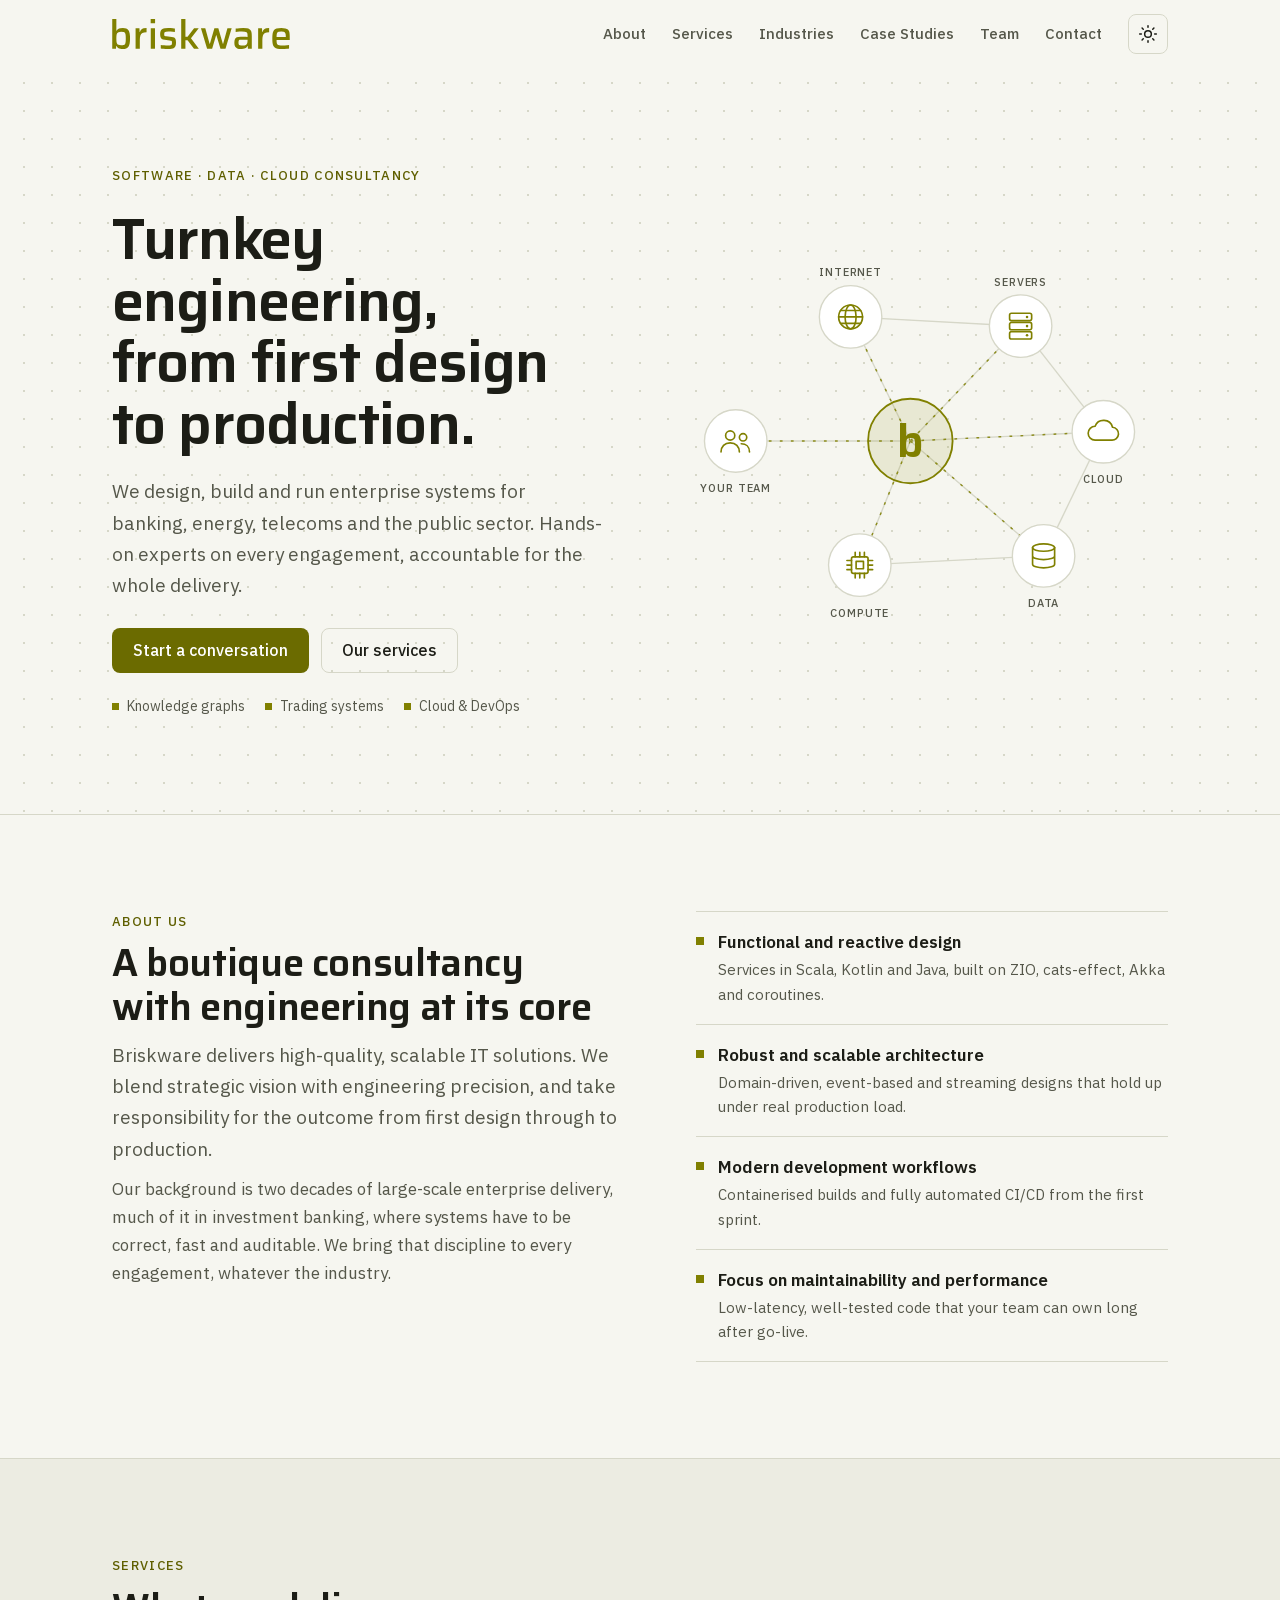
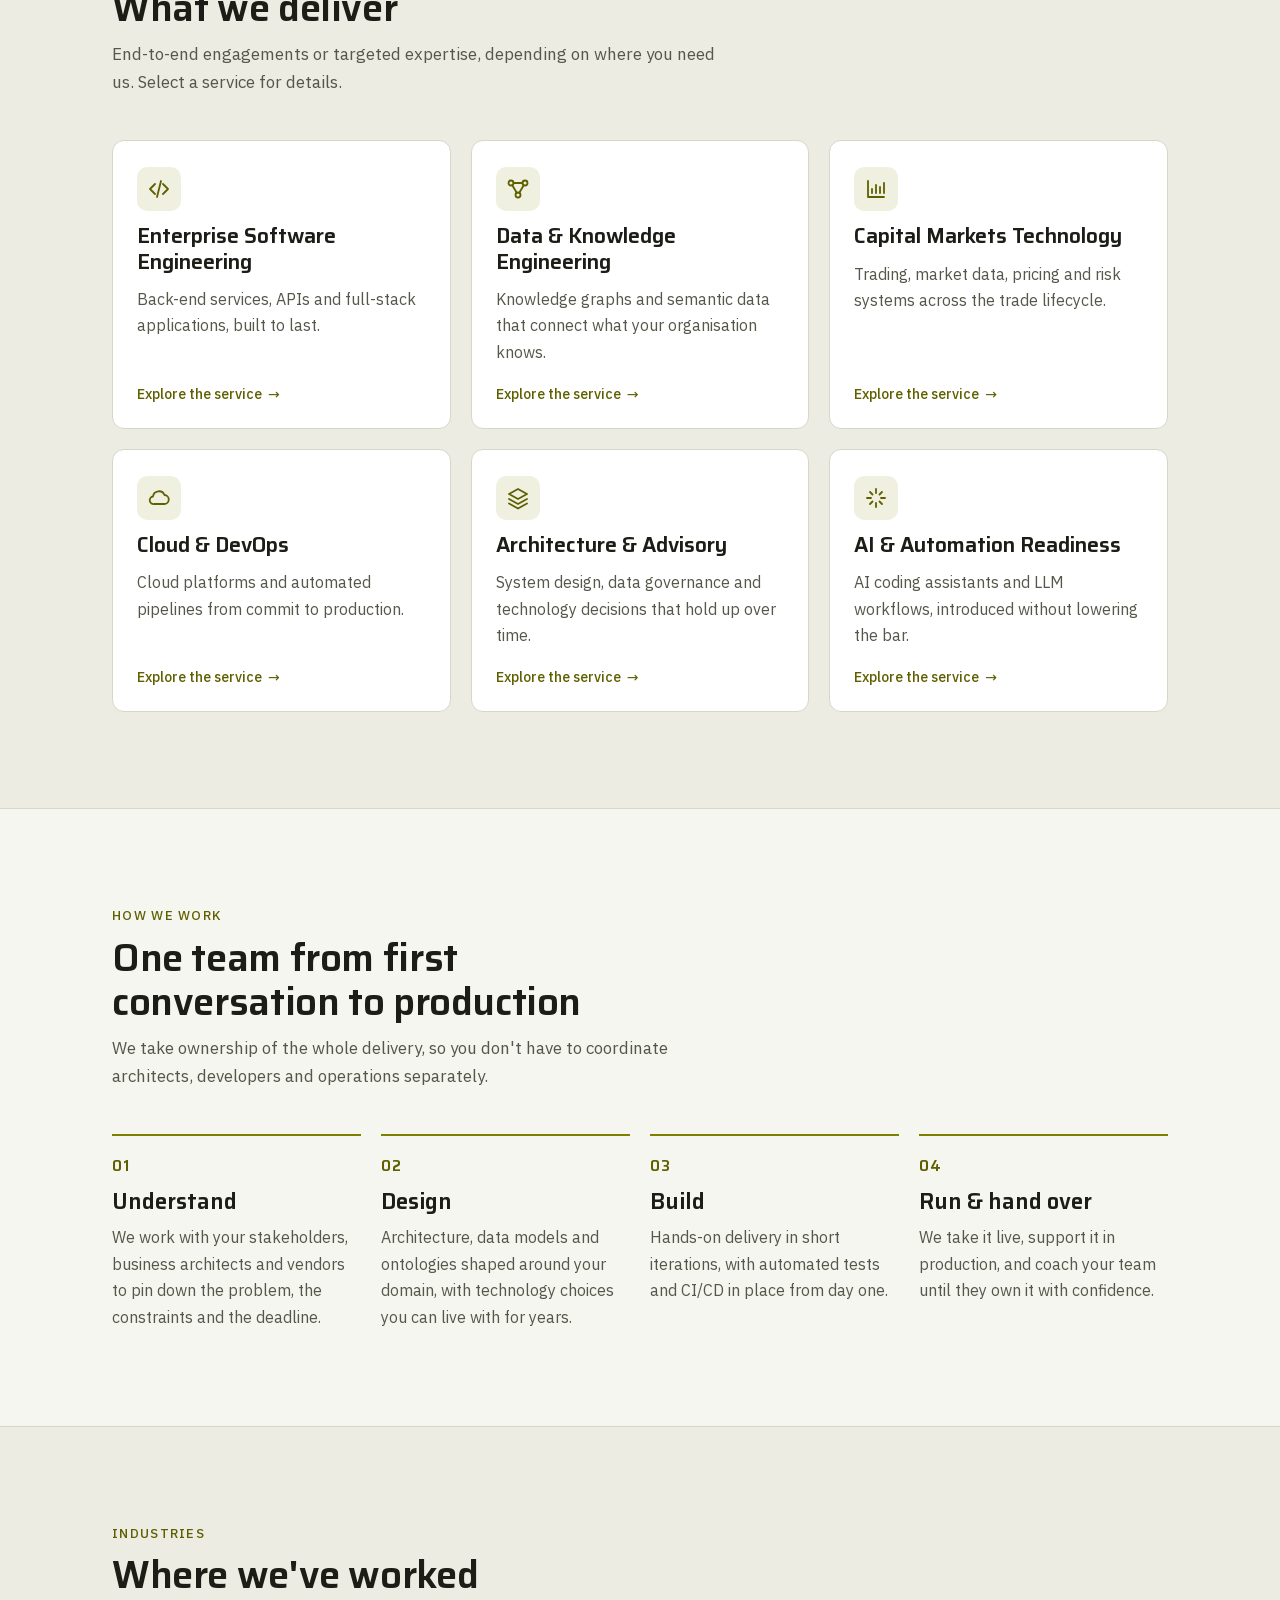
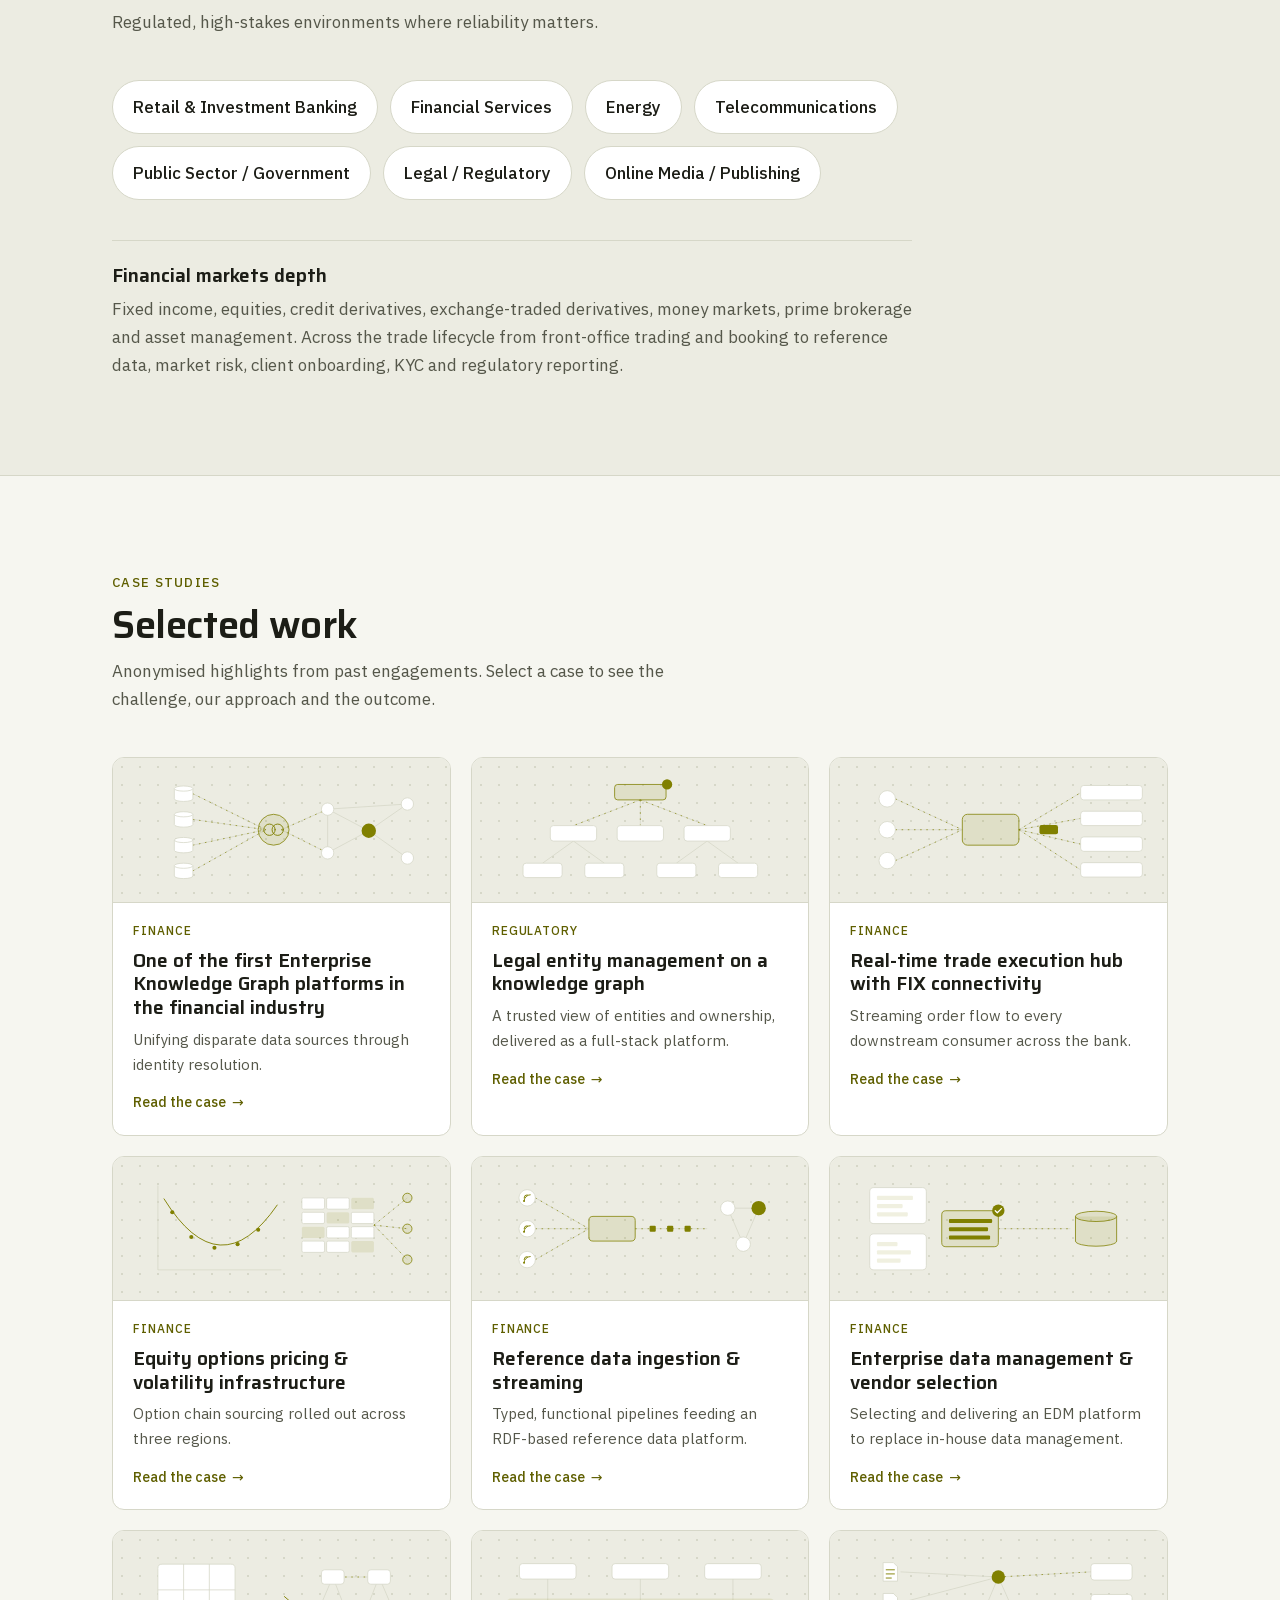
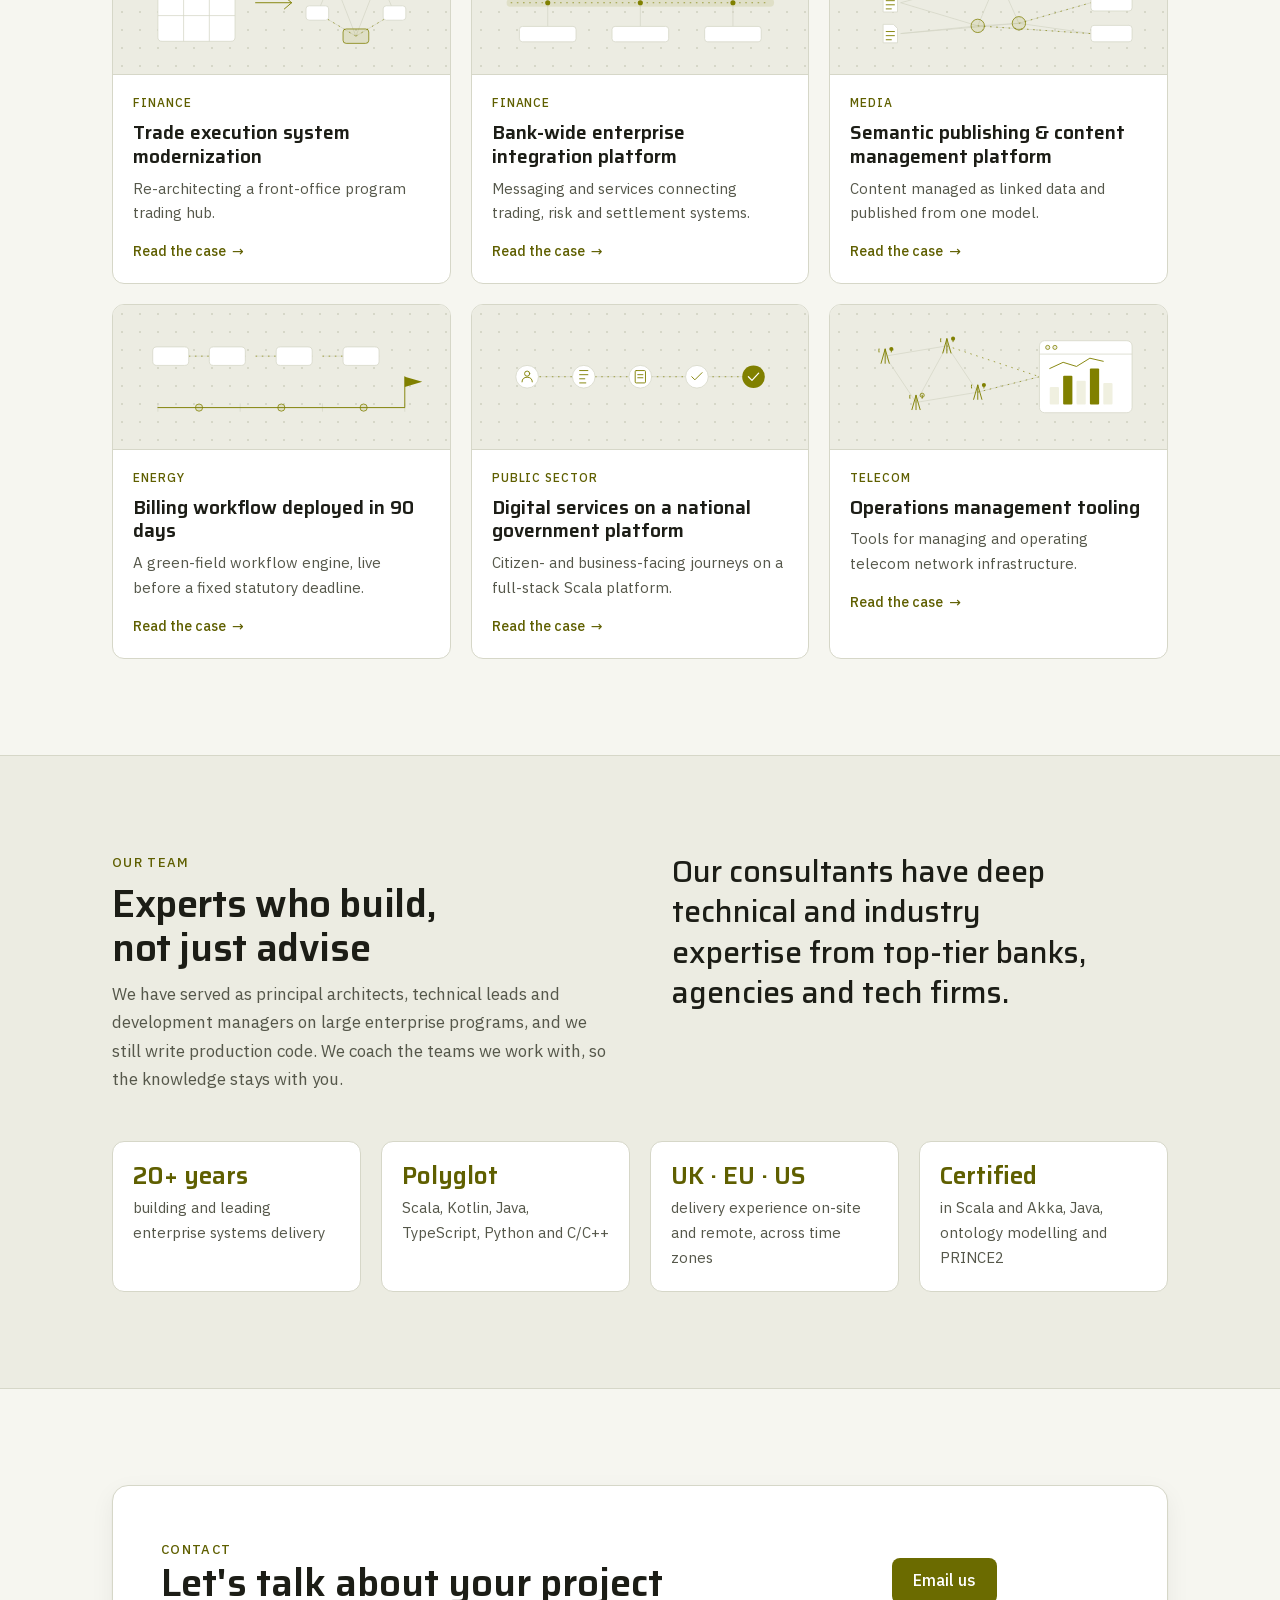
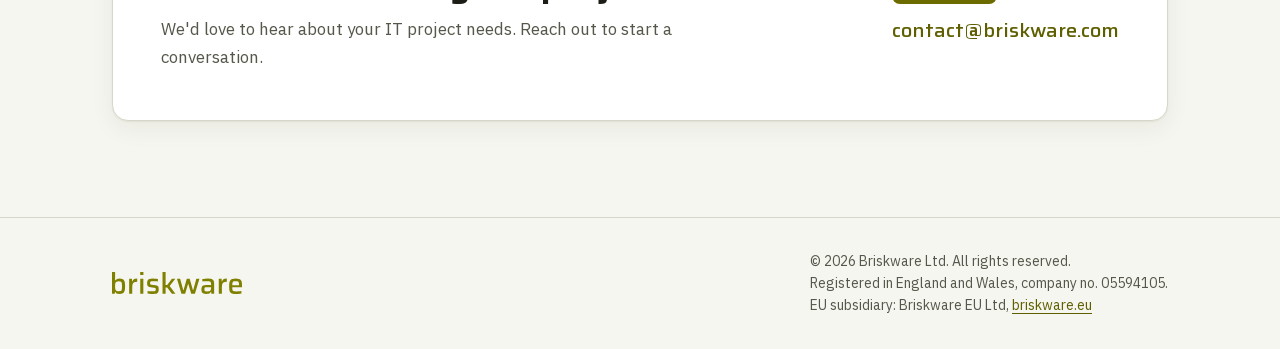
==== commit 92d7b0f8: "allow multi domain access" ====
--- a/index.html
+++ b/index.html
@@ -5,14 +5,17 @@
   <meta name="viewport" content="width=device-width, initial-scale=1">
   <title>Briskware | Software, Data &amp; Cloud Engineering Consultancy</title>
   <meta name="description" content="Briskware is a boutique consultancy delivering turnkey software, data and cloud engineering: enterprise systems, knowledge graphs, cloud and DevOps, architecture and AI readiness.">
-  <link rel="canonical" href="https://briskware.eu/">
+  <link rel="canonical" href="https://briskware.com/">
+  <link rel="alternate" hreflang="en-GB" href="https://briskware.com/">
+  <link rel="alternate" hreflang="en-IE" href="https://briskware.eu/">
+  <link rel="alternate" hreflang="x-default" href="https://briskware.com/">
 
   <meta property="og:type" content="website">
   <meta property="og:site_name" content="Briskware">
   <meta property="og:title" content="Briskware | Turnkey software, data &amp; cloud engineering">
   <meta property="og:description" content="Boutique consultancy delivering enterprise systems from first design to production.">
-  <meta property="og:url" content="https://briskware.eu/">
-  <meta property="og:image" content="https://briskware.eu/og-image.png">
+  <meta property="og:url" content="https://briskware.com/">
+  <meta property="og:image" content="https://briskware.com/og-image.png">
   <meta property="og:image:width" content="1200">
   <meta property="og:image:height" content="630">
   <meta name="twitter:card" content="summary_large_image">
@@ -23,8 +26,16 @@
   <meta name="theme-color" content="#f6f6f0" media="(prefers-color-scheme: light)">
   <meta name="theme-color" content="#17180f" media="(prefers-color-scheme: dark)">
 
-  <!-- Set the theme before first paint to avoid a flash of the wrong colours. -->
+  <!-- Before first paint: pick the company (UK or EU) from the host name, and the colour theme. -->
   <script>
+    (function () {
+      // briskware.eu / briskware.ie -> Briskware EU Ltd; everything else -> Briskware Ltd (UK).
+      // Preview override: #as-eu or #as-uk, or ?entity=eu|uk.
+      var host = location.hostname.toLowerCase();
+      var entity = /(^|\.)briskware\.(eu|ie)$/.test(host) ? 'eu' : 'uk';
+      var forced = (location.hash.match(/^#as-(eu|uk)$/) || location.search.match(/[?&]entity=(eu|uk)\b/) || [])[1];
+      document.documentElement.setAttribute('data-entity', forced || entity);
+    })();
     (function () {
       var t;
       try { t = localStorage.getItem('theme'); } catch (e) {}
@@ -40,15 +51,18 @@
   <link rel="stylesheet" href="styles.css">
   <script src="script.js" defer></script>
 
-  <script type="application/ld+json">
+  <script type="application/ld+json" id="org-data">
   {
     "@context": "https://schema.org",
     "@type": "Organization",
     "name": "Briskware Ltd",
-    "url": "https://briskware.eu/",
-    "logo": "https://briskware.eu/icon-512.png",
-    "email": "contact@briskware.eu",
-    "description": "Boutique consultancy delivering turnkey software, data and cloud engineering."
+    "legalName": "Briskware Limited",
+    "url": "https://briskware.com/",
+    "logo": "https://briskware.com/icon-512.png",
+    "email": "contact@briskware.com",
+    "description": "Boutique consultancy delivering turnkey software, data and cloud engineering.",
+    "identifier": { "@type": "PropertyValue", "propertyID": "Companies House (England and Wales)", "value": "05594105" },
+    "subOrganization": { "@type": "Organization", "name": "Briskware EU Ltd", "url": "https://briskware.eu/" }
   }
   </script>
 </head>
@@ -64,6 +78,7 @@
   <div class="wrap header-inner">
     <a class="logo" href="#home" aria-label="Briskware home">
       <svg viewBox="0 0 4449.6 751" role="img" aria-label="briskware"><use href="#wordmark"/></svg>
+      <span class="entity-tag eu-only" aria-label="EU">EU</span>
     </a>
     <nav class="site-nav" id="site-nav" aria-label="Main">
       <ul id="nav-links">
@@ -1016,8 +1031,10 @@
         <p>We'd love to hear about your IT project needs. Reach out to start a conversation.</p>
       </div>
       <div class="contact-actions">
-        <a class="btn btn-primary" href="mailto:contact@briskware.eu">Email us</a>
-        <a class="email" href="mailto:contact@briskware.eu">contact@briskware.eu</a>
+        <a class="btn btn-primary uk-only" href="mailto:contact@briskware.com">Email us</a>
+        <a class="email uk-only" href="mailto:contact@briskware.com">contact@briskware.com</a>
+        <a class="btn btn-primary eu-only" href="mailto:contact@briskware.eu">Email us</a>
+        <a class="email eu-only" href="mailto:contact@briskware.eu">contact@briskware.eu</a>
       </div>
     </div>
   </div>
@@ -1030,7 +1047,14 @@
     <a class="logo" href="#home" aria-label="Back to top">
       <svg viewBox="0 0 4449.6 751" role="img" aria-label="briskware"><use href="#wordmark"/></svg>
     </a>
-    <p>&copy; <span id="year">2026</span> Briskware Ltd (UK). All rights reserved.</p>
+    <div class="legal">
+      <p class="uk-only">&copy; <span class="year">2026</span> Briskware Ltd. All rights reserved.<br>
+        Registered in England and Wales, company no. 05594105.<br>
+        EU subsidiary: Briskware EU Ltd, <a href="https://briskware.eu/">briskware.eu</a></p>
+      <p class="eu-only">&copy; <span class="year">2026</span> Briskware EU Ltd. All rights reserved.<br>
+        Registered in Ireland, company no. 784993.<br>
+        A subsidiary of Briskware Ltd (UK), <a href="https://briskware.com/">briskware.com</a></p>
+    </div>
   </div>
 </footer>
 
--- a/styles.css
+++ b/styles.css
@@ -122,6 +122,11 @@
   color: var(--accent-ink);
 }
 
+/* ---------- Entity (UK / EU) ---------- */
+/* <html data-entity> is set from the host name before first paint; UK is the default. */
+:root:not([data-entity="eu"]) .eu-only,
+:root[data-entity="eu"] .uk-only { display: none !important; }
+
 /* ---------- Header ---------- */
 .site-header {
   position: sticky;
@@ -138,6 +143,15 @@
 .logo { display: inline-flex; color: var(--brand); }
 /* Explicit sizes: wordmark aspect ratio is 4449.6 : 751 (about 5.93 : 1). */
 .logo svg { height: 30px; width: 178px; max-width: none; display: block; fill: currentColor; }
+.logo { align-items: center; gap: 8px; text-decoration: none; }
+.entity-tag {
+  padding: 3px 7px 2px;
+  border-radius: 5px;
+  background: var(--accent-bg);
+  color: var(--on-accent);
+  font: 600 13px/1 var(--font-display);
+  letter-spacing: 0.08em;
+}
 
 .site-nav { display: flex; align-items: center; gap: 4px; }
 .site-nav ul { list-style: none; display: flex; gap: 2px; margin: 0; padding: 0; }
@@ -439,6 +453,8 @@
 .site-footer { padding-block: 32px; border-top: 1px solid var(--line); font-size: 14px; color: var(--muted); }
 .footer-inner { display: flex; flex-wrap: wrap; justify-content: space-between; align-items: center; gap: 12px 24px; }
 .site-footer .logo svg { height: 22px; width: 130px; }
+.legal p { line-height: 1.6; }
+.legal a { color: var(--accent-ink); text-underline-offset: 3px; }
 
 /* ---------- Responsive ---------- */
 @media (max-width: 960px) {
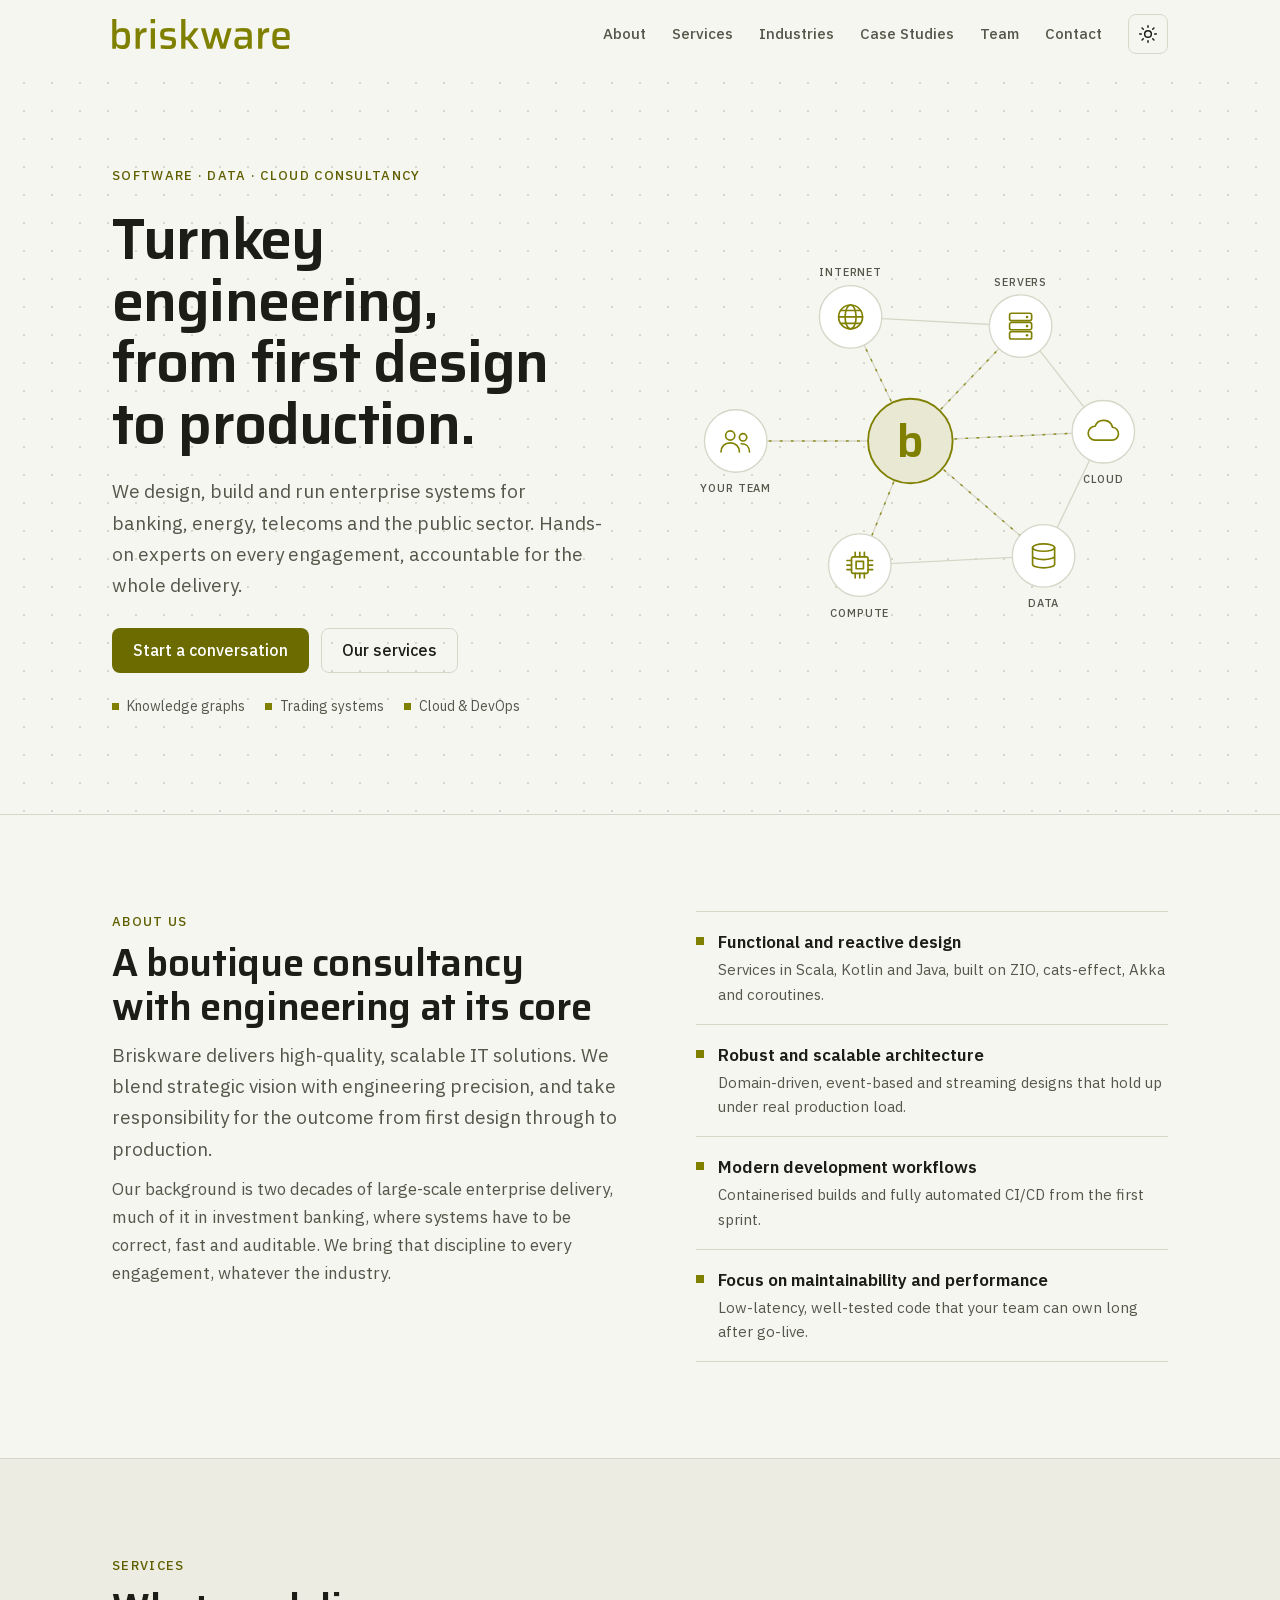
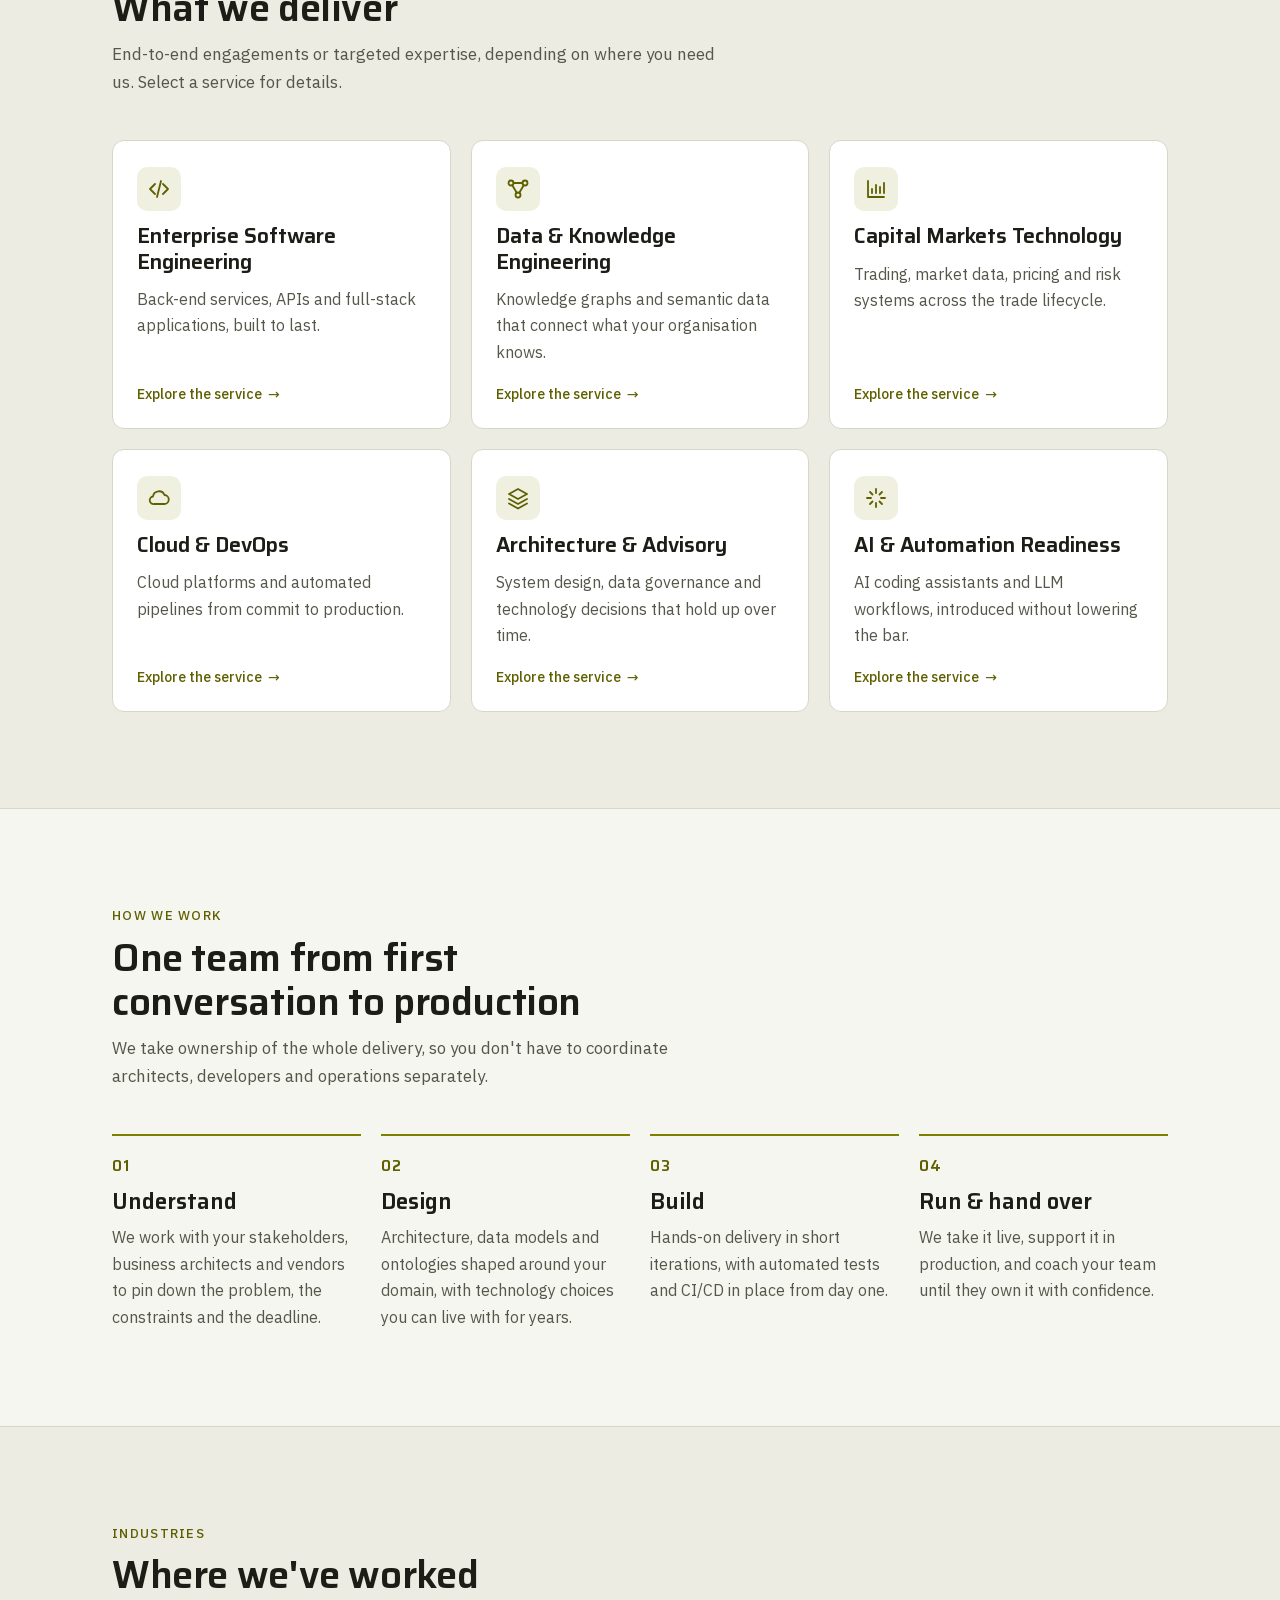
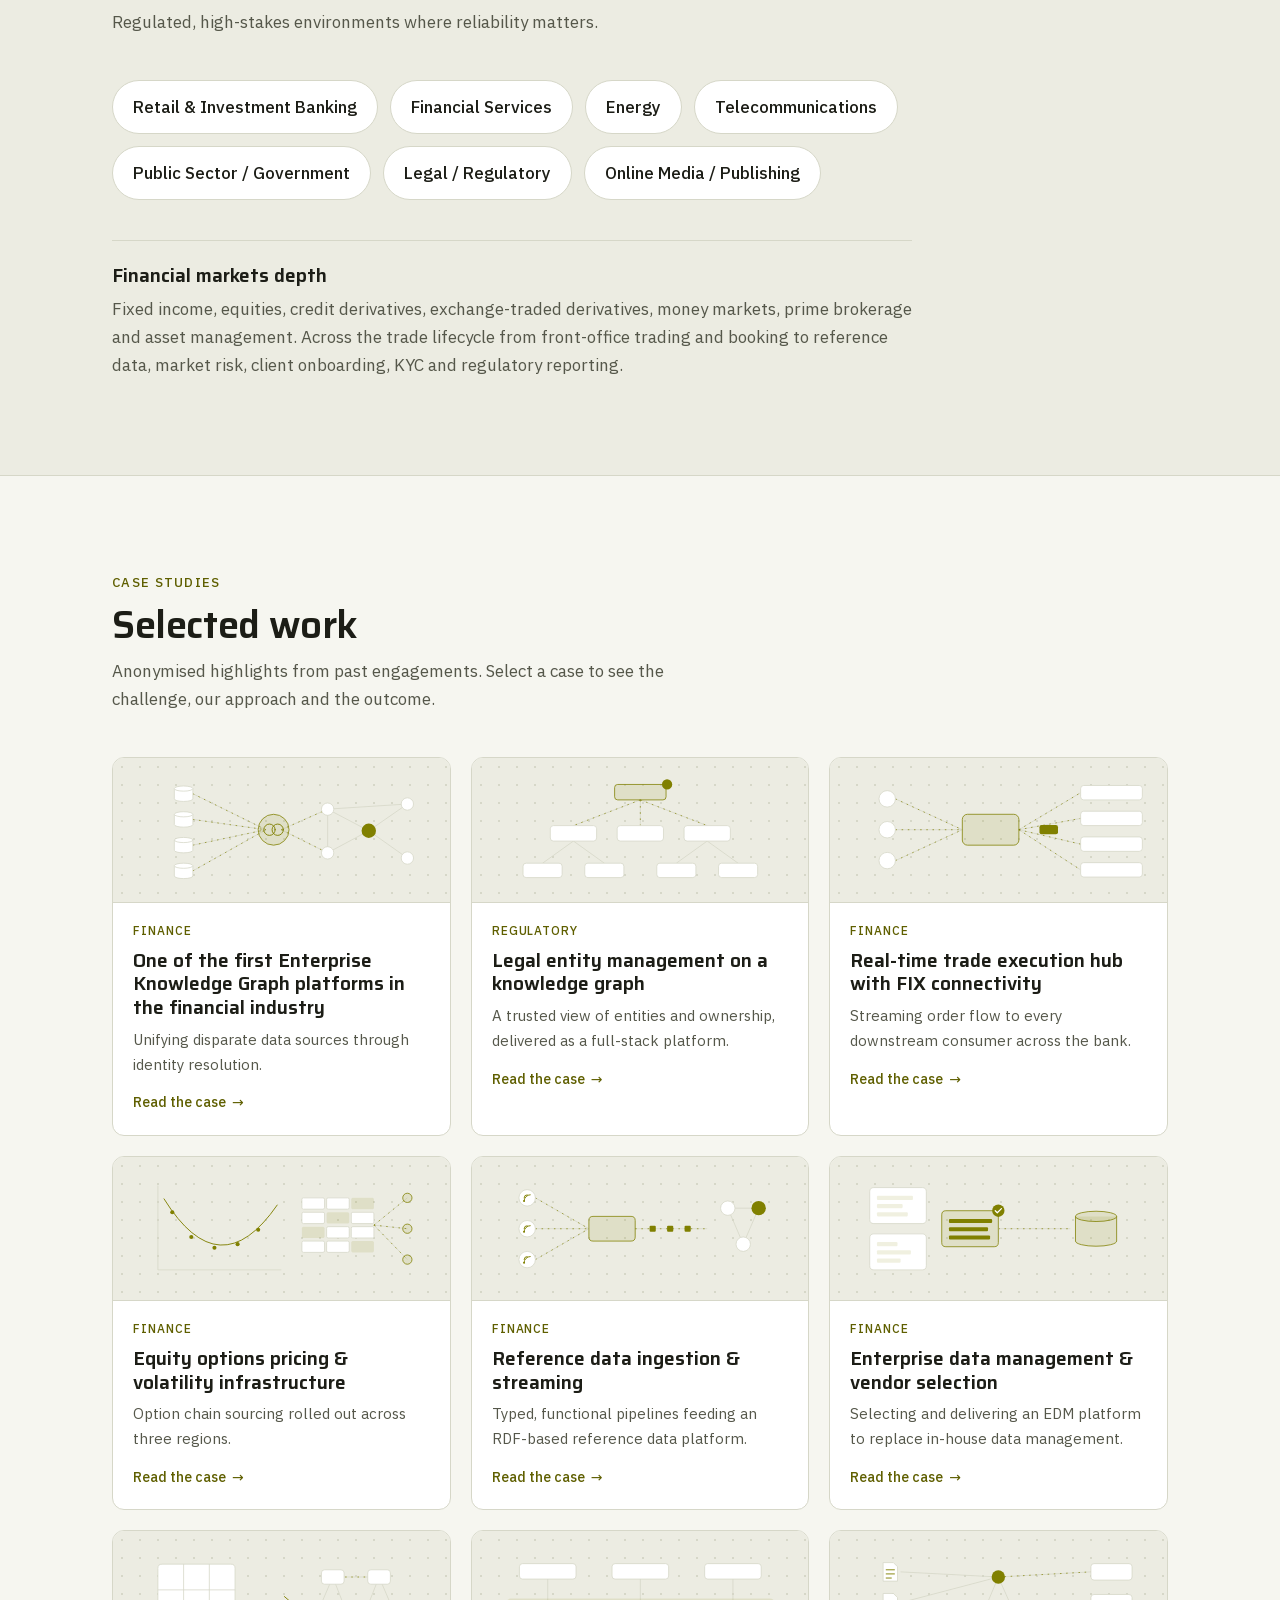
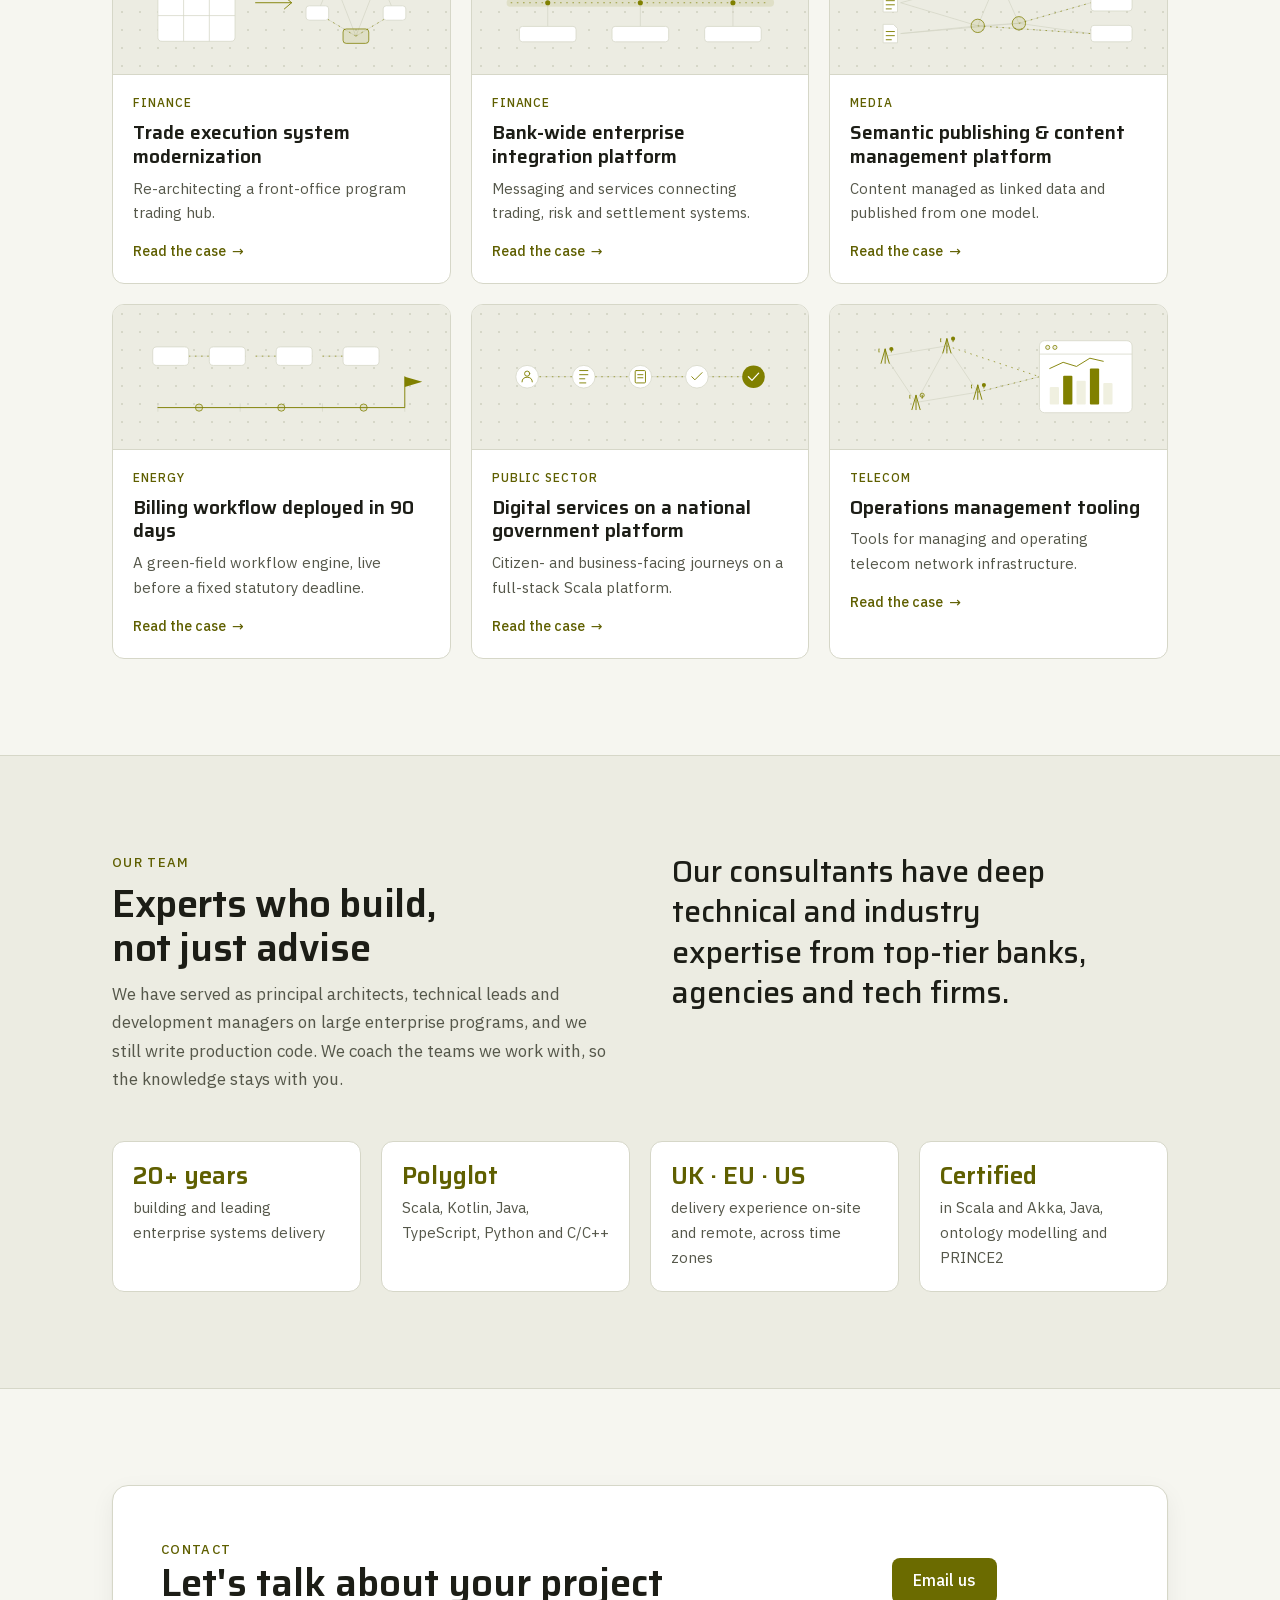
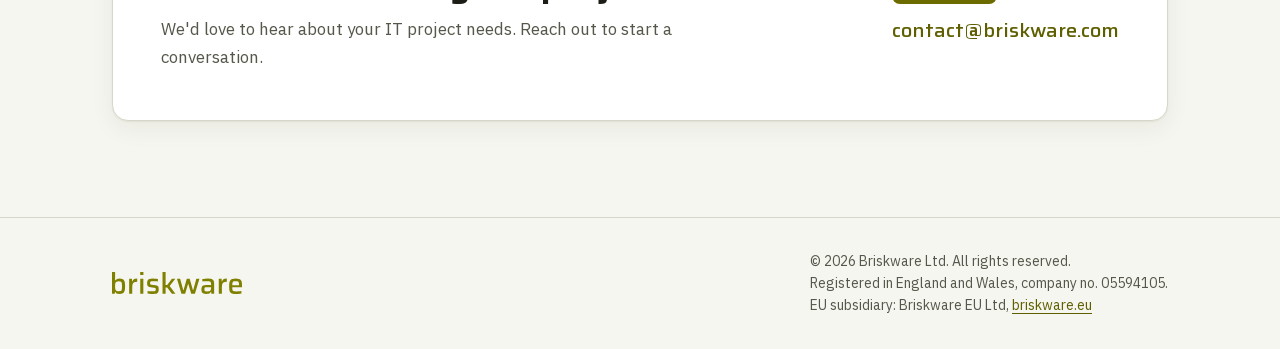
==== commit e48c177e: "animate b circle in top svg" ====
--- a/index.html
+++ b/index.html
@@ -30,11 +30,14 @@
   <script>
     (function () {
       // briskware.eu / briskware.ie -> Briskware EU Ltd; everything else -> Briskware Ltd (UK).
-      // Preview override: #as-eu or #as-uk, or ?entity=eu|uk.
+      // data-site="ie" additionally switches the logo tag from EU to IE on briskware.ie.
+      // Preview override: #as-eu, #as-ie or #as-uk, or ?entity=eu|ie|uk.
       var host = location.hostname.toLowerCase();
-      var entity = /(^|\.)briskware\.(eu|ie)$/.test(host) ? 'eu' : 'uk';
-      var forced = (location.hash.match(/^#as-(eu|uk)$/) || location.search.match(/[?&]entity=(eu|uk)\b/) || [])[1];
-      document.documentElement.setAttribute('data-entity', forced || entity);
+      var site = /(^|\.)briskware\.ie$/.test(host) ? 'ie' : /(^|\.)briskware\.eu$/.test(host) ? 'eu' : 'uk';
+      var forced = (location.hash.match(/^#as-(eu|ie|uk)$/) || location.search.match(/[?&]entity=(eu|ie|uk)\b/) || [])[1];
+      site = forced || site;
+      document.documentElement.setAttribute('data-entity', site === 'uk' ? 'uk' : 'eu');
+      document.documentElement.setAttribute('data-site', site);
     })();
     (function () {
       var t;
@@ -78,7 +81,8 @@
   <div class="wrap header-inner">
     <a class="logo" href="#home" aria-label="Briskware home">
       <svg viewBox="0 0 4449.6 751" role="img" aria-label="briskware"><use href="#wordmark"/></svg>
-      <span class="entity-tag eu-only" aria-label="EU">EU</span>
+      <span class="entity-tag eu-only tag-eu">EU</span>
+      <span class="entity-tag eu-only tag-ie">IE</span>
     </a>
     <nav class="site-nav" id="site-nav" aria-label="Main">
       <ul id="nav-links">
@@ -153,7 +157,7 @@
           <g class="ico"><rect x="-9" y="-9" width="18" height="18" rx="2"/><rect x="-4" y="-4" width="8" height="8"/>
             <path d="M-5 -9v-5M0 -9v-5M5 -9v-5M-5 9v5M0 9v5M5 9v5M-9 -5h-5M-9 0h-5M-9 5h-5M9 -5h5M9 0h5M9 5h5"/></g>
           <text class="lbl" y="56" text-anchor="middle">Compute</text></g>
-        <g transform="translate(280 210)"><circle class="hub" r="46"/>
+        <g transform="translate(280 210)"><circle class="hub-pulse" r="46"/><circle class="hub-pulse p2" r="46"/><circle class="hub-base" r="46"/><circle class="hub" r="46"/>
           <text class="hub-b" text-anchor="middle" y="17">b</text></g>
       </svg>
     </div>
--- a/styles.css
+++ b/styles.css
@@ -126,6 +126,9 @@
 /* <html data-entity> is set from the host name before first paint; UK is the default. */
 :root:not([data-entity="eu"]) .eu-only,
 :root[data-entity="eu"] .uk-only { display: none !important; }
+/* The logo tag reads IE on briskware.ie and EU on briskware.eu (data-site). */
+:root:not([data-site="ie"]) .tag-ie,
+:root[data-site="ie"] .tag-eu { display: none !important; }
 
 /* ---------- Header ---------- */
 .site-header {
@@ -257,6 +260,29 @@
 .net .node { fill: var(--surface); stroke: var(--line); stroke-width: 1.5; }
 .net .hub { fill: var(--accent-soft); stroke: var(--brand); stroke-width: 2; }
 .net .hub-b { fill: var(--brand); font-family: var(--font-display); font-size: 50px; font-weight: 600; }
+/* The hub breathes, and soft rings ripple out from behind it. Scaling is around the hub centre,
+   which is the origin of its translated group.
+   Tuning knobs — change these to make the hub calmer or livelier: */
+.net {
+  --hub-cycle: 4.8s;        /* one breath; rings leave every half cycle. Longer = calmer */
+  --hub-grow: 1.035;        /* how much the bubble swells at its peak (1 = not at all) */
+  --hub-glow: 24%;          /* tint strength at the peak; at rest it is ~12% */
+  --ring-reach: 1.75;       /* how far the rings travel, as a multiple of the bubble size */
+  --ring-strength: 0.55;    /* ring opacity as it leaves the bubble (0 = no rings) */
+  --ring-width: 1.5;        /* ring line thickness */
+}
+.net .hub-base { fill: var(--bg); }
+.net .hub { animation: hub-breathe var(--hub-cycle) ease-in-out infinite; }
+.net .hub-pulse { fill: none; stroke: var(--brand); stroke-width: var(--ring-width); opacity: 0; animation: hub-pulse var(--hub-cycle) ease-out infinite; }
+.net .hub-pulse.p2 { animation-delay: calc(var(--hub-cycle) / 2); }
+@keyframes hub-breathe {
+  0%, 100% { fill: var(--accent-soft); transform: scale(1); }
+  50% { fill: color-mix(in srgb, var(--brand) var(--hub-glow), transparent); transform: scale(var(--hub-grow)); }
+}
+@keyframes hub-pulse {
+  0% { opacity: var(--ring-strength); transform: scale(1); }
+  100% { opacity: 0; transform: scale(var(--ring-reach)); }
+}
 .net .ico { fill: none; stroke: var(--brand); stroke-width: 1.8; stroke-linecap: round; stroke-linejoin: round; }
 .net .ico .dot { fill: var(--brand); stroke: none; }
 .net .lbl { fill: var(--muted); font-family: var(--font-body); font-size: 12px; font-weight: 500; letter-spacing: 0.08em; text-transform: uppercase; }
